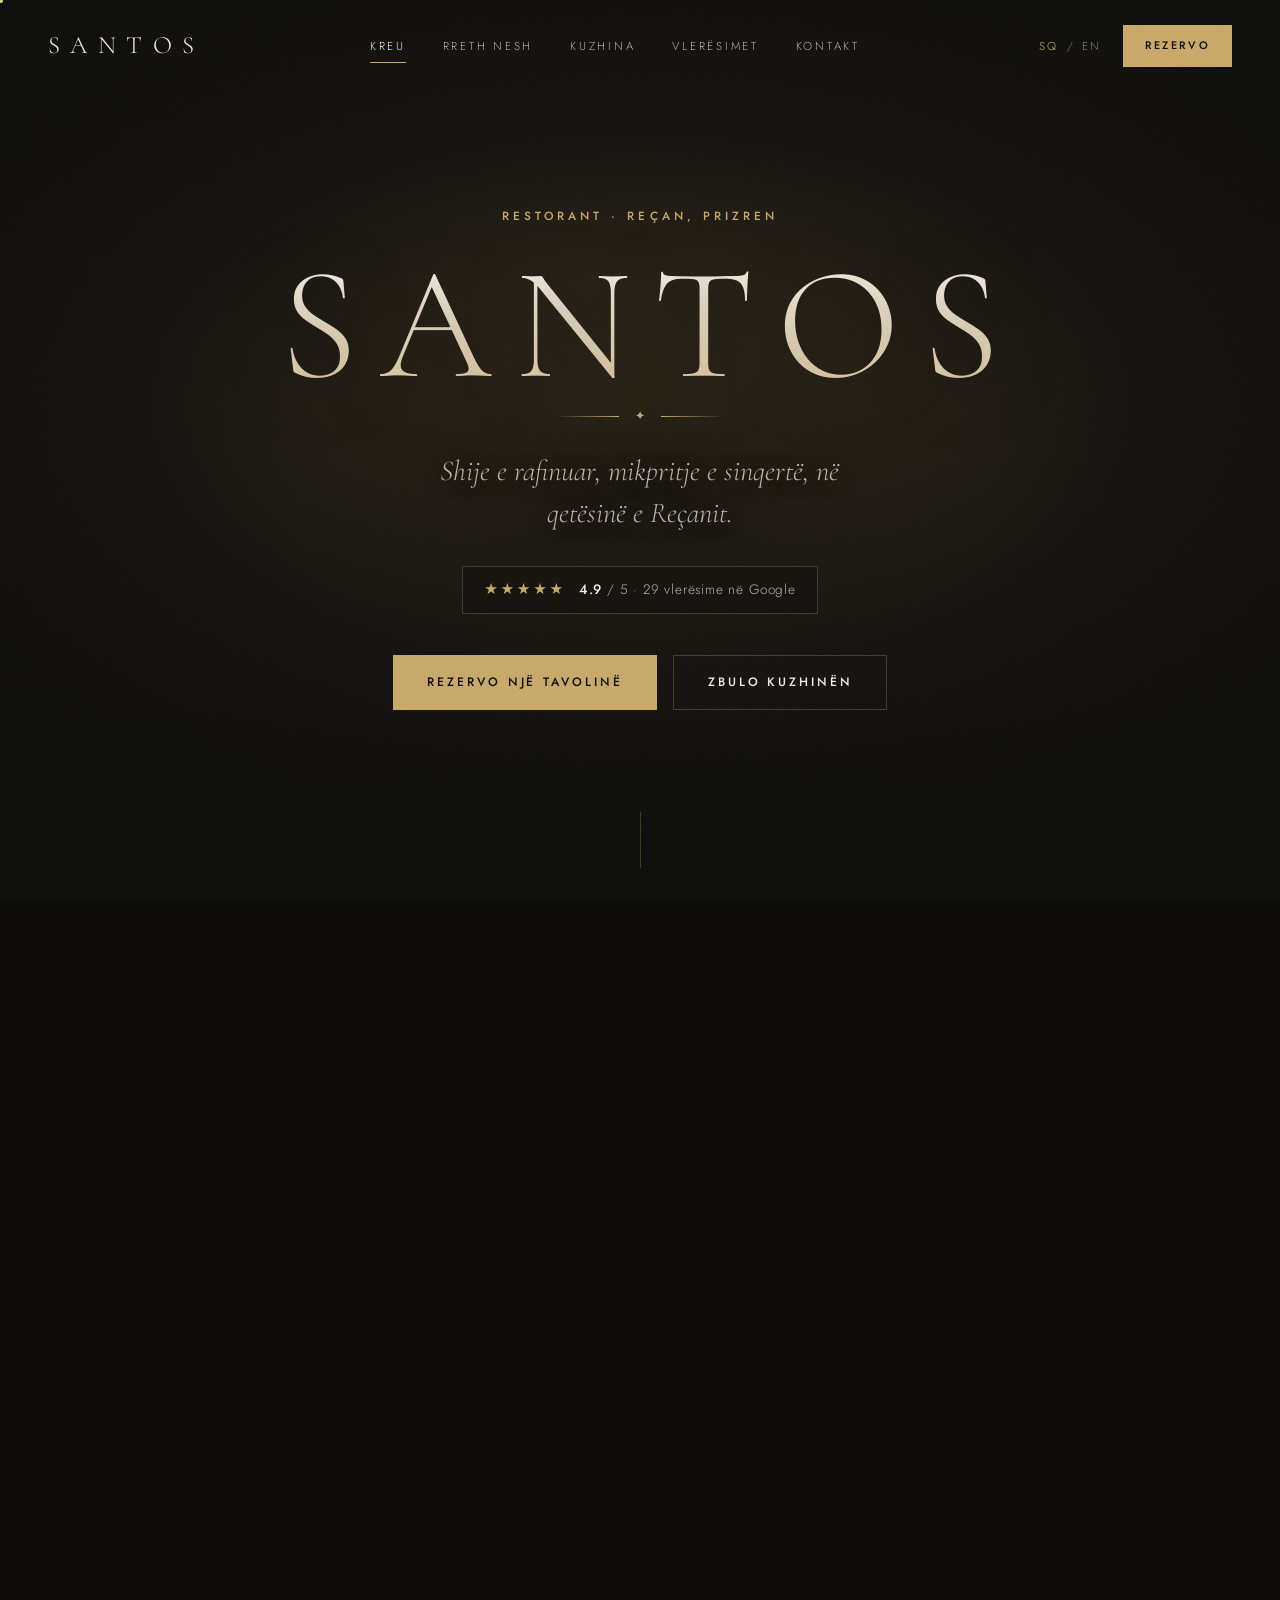
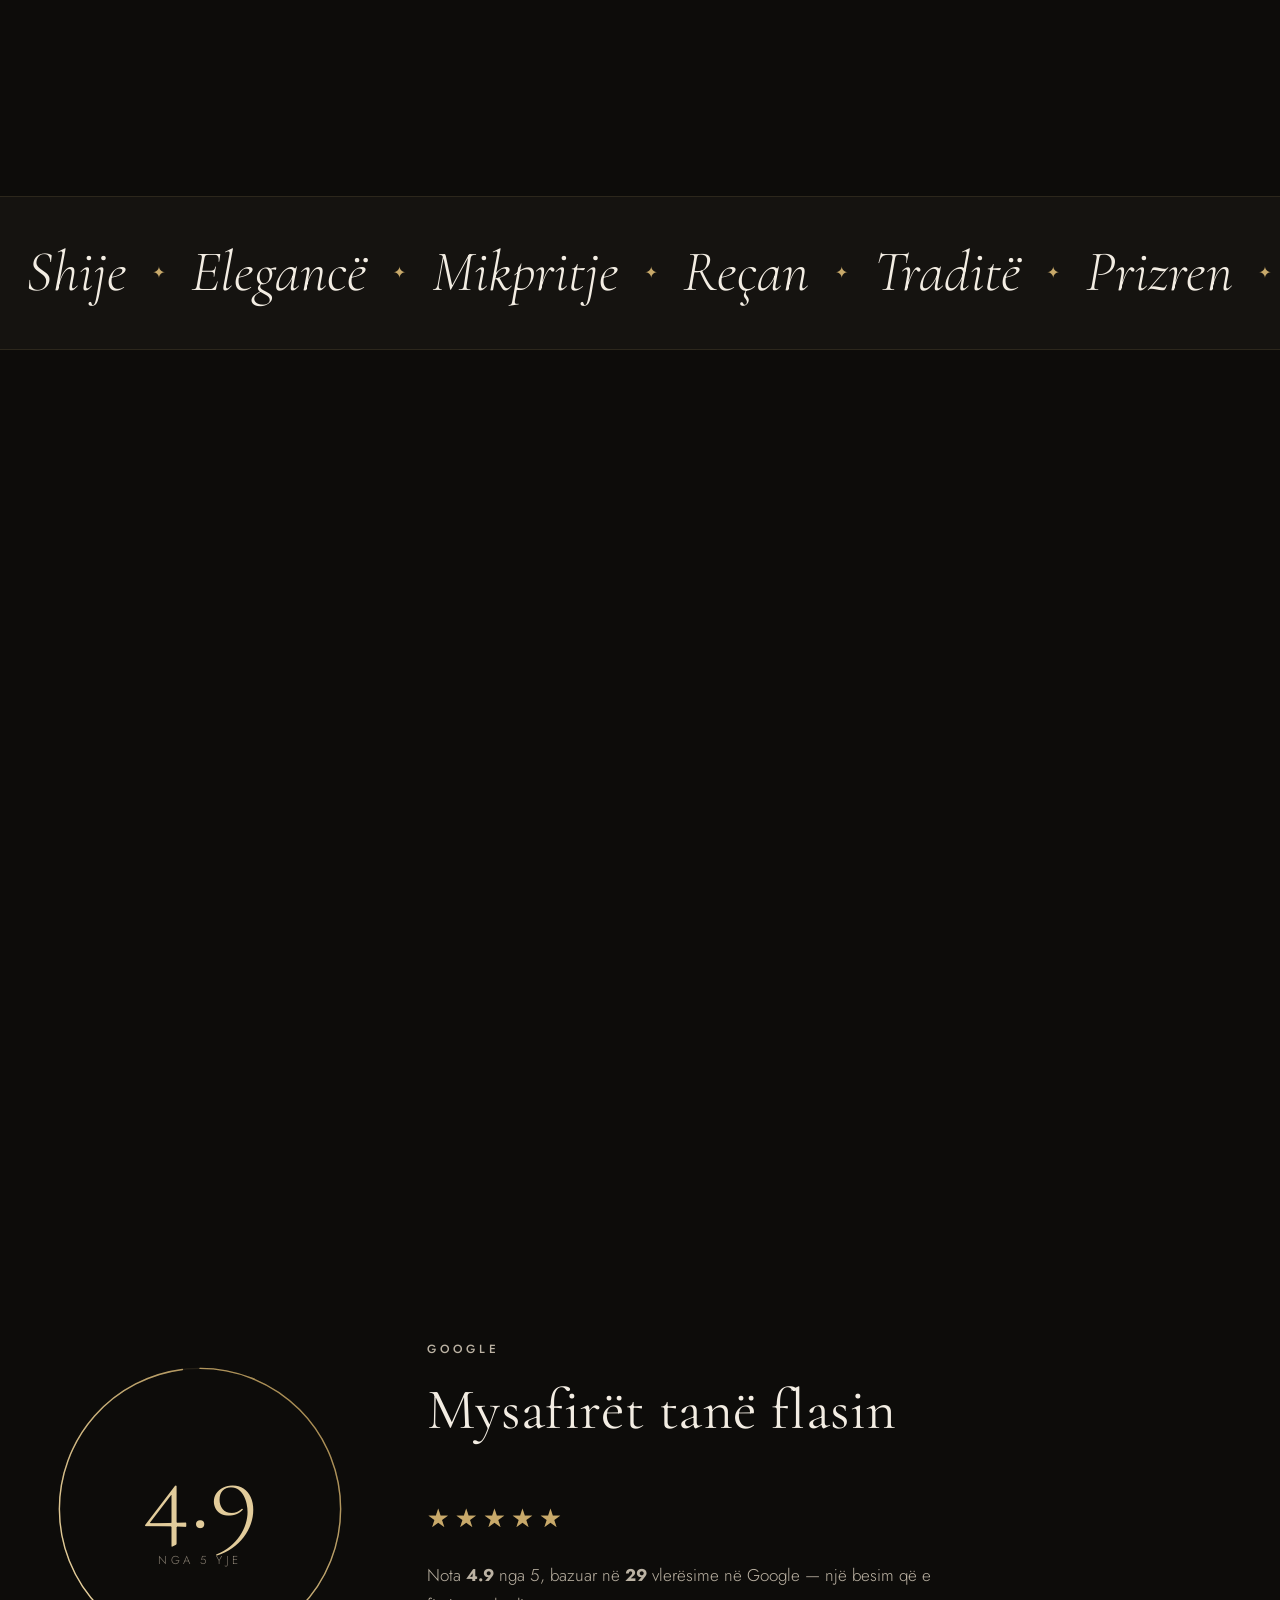
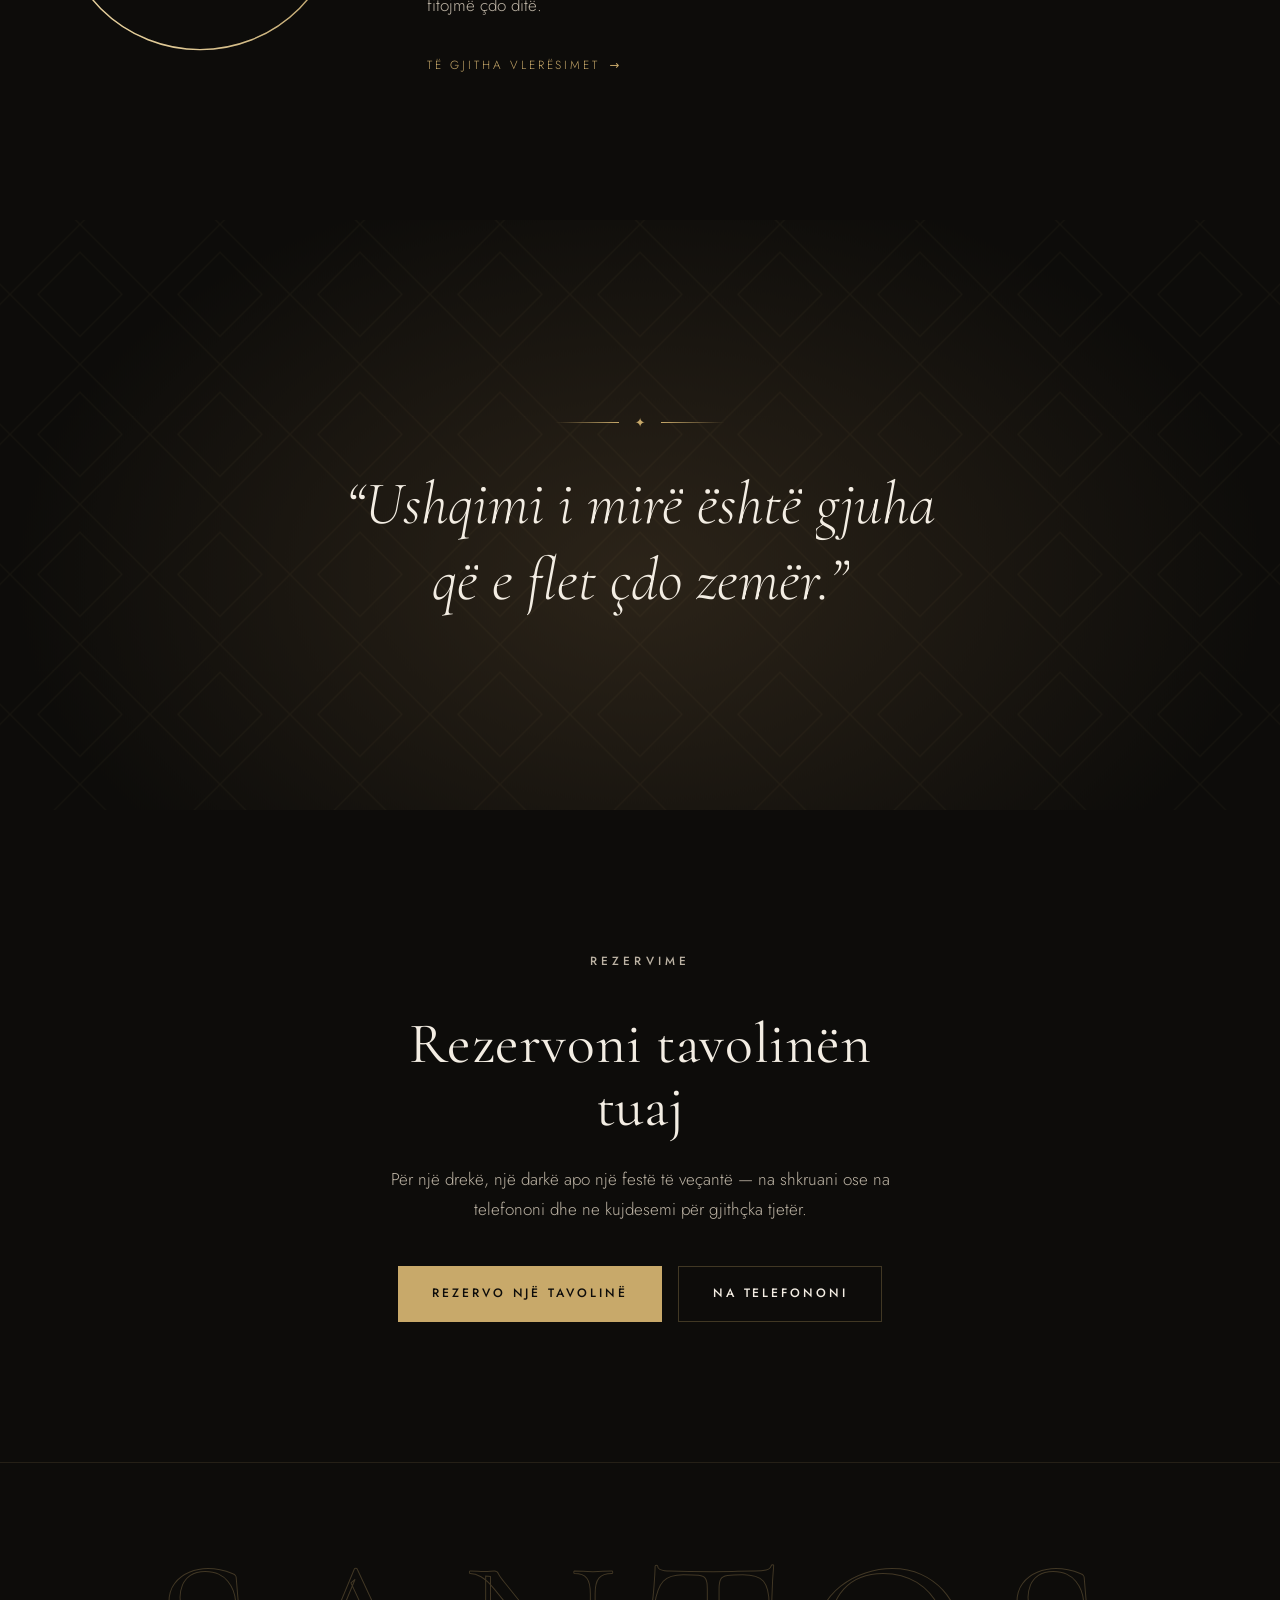
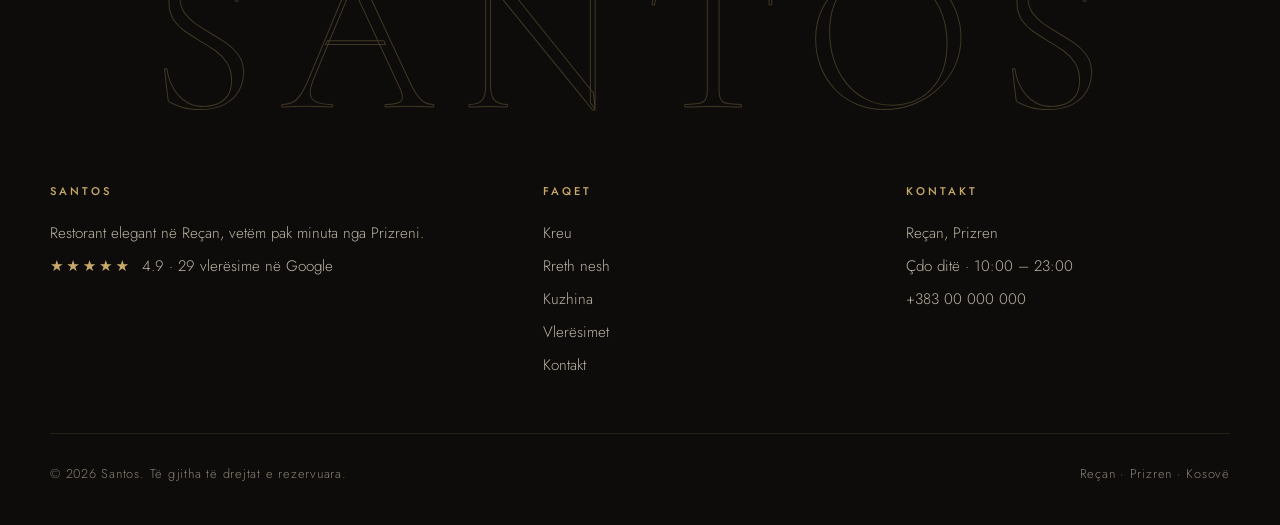
==== index.html @ 1e421d4b "Remove the 3D table setting from the home hero The home page now uses the same warm candlelight glow" ====
<!doctype html>
<html lang="sq" class="no-js">
<head>
  <meta charset="utf-8">
  <meta name="viewport" content="width=device-width, initial-scale=1">
  <title>Santos — Restorant elegant · Reçan, Prizren</title>
  <meta name="description" content="Santos — restorant elegant në Reçan, pranë Prizrenit. Vlerësuar 4.9 nga 5 në Google nga 29 mysafirë.">
  <meta name="theme-color" content="#0d0c0a">
  <meta property="og:title" content="Santos — Restorant elegant · Reçan, Prizren">
  <meta property="og:description" content="Santos — restorant elegant në Reçan, pranë Prizrenit. Vlerësuar 4.9 nga 5 në Google nga 29 mysafirë.">
  <link rel="icon" href="assets/favicon.svg" type="image/svg+xml">
  <link rel="preconnect" href="https://fonts.googleapis.com">
  <link rel="preconnect" href="https://fonts.gstatic.com" crossorigin>
  <link href="https://fonts.googleapis.com/css2?family=Cormorant+Garamond:ital,wght@0,300;0,400;0,500;1,300;1,400&family=Jost:wght@300;400;500&display=swap" rel="stylesheet">
  <link rel="stylesheet" href="assets/styles.css">
  <script>document.documentElement.className = "js";</script>
  <script type="application/ld+json">
  {
    "@context": "https://schema.org",
    "@type": "Restaurant",
    "name": "Santos",
    "address": { "@type": "PostalAddress", "addressLocality": "Reçan", "addressRegion": "Prizren", "addressCountry": "XK" },
    "aggregateRating": { "@type": "AggregateRating", "ratingValue": "4.9", "bestRating": "5", "reviewCount": "29" }
  }
  </script>
</head><body>
  <div class="curtain" aria-hidden="true"><div class="curtain-brand"><span>S</span><span>A</span><span>N</span><span>T</span><span>O</span><span>S</span></div></div>
  <div class="progress" aria-hidden="true"></div>
  <div class="cursor" aria-hidden="true"></div><div class="cursor-dot" aria-hidden="true"></div>

  <header class="nav" id="nav">
    <a href="index.html" class="brand" aria-label="Santos">SANTOS</a>
    <nav class="nav-links" aria-label="Main">
        <a href="index.html" data-i18n="nav.home" aria-current="page">Kreu</a>
        <a href="rreth-nesh.html" data-i18n="nav.about">Rreth nesh</a>
        <a href="kuzhina.html" data-i18n="nav.kitchen">Kuzhina</a>
        <a href="vleresimet.html" data-i18n="nav.reviews">Vlerësimet</a>
        <a href="kontakt.html" data-i18n="nav.contact">Kontakt</a>
    </nav>
    <div class="nav-right">
      <div class="lang" role="group" aria-label="Language">
        <button type="button" data-lang="sq" aria-pressed="true">SQ</button>
        <span aria-hidden="true">/</span>
        <button type="button" data-lang="en" aria-pressed="false">EN</button>
      </div>
      <a href="kontakt.html#rezervo" class="btn btn-small" data-i18n="nav.reserve">Rezervo</a>
      <button class="burger" type="button" aria-label="Menu" aria-expanded="false"><span></span><span></span></button>
    </div>
    <nav class="menu" aria-label="Mobile">
      <a href="index.html" data-i18n="nav.home" aria-current="page">Kreu</a>
        <a href="rreth-nesh.html" data-i18n="nav.about">Rreth nesh</a>
        <a href="kuzhina.html" data-i18n="nav.kitchen">Kuzhina</a>
        <a href="vleresimet.html" data-i18n="nav.reviews">Vlerësimet</a>
        <a href="kontakt.html" data-i18n="nav.contact">Kontakt</a>
      <div class="ornament" aria-hidden="true"><span></span><i>✦</i><span></span></div>
    </nav>
  </header>

  <main>
    <section class="hero">
      <div class="hero-bg" aria-hidden="true"></div>
      <canvas class="scene" data-scene="glow" aria-hidden="true"></canvas>
      <div class="hero-inner">
        <p class="eyebrow reveal" data-i18n="hero.eyebrow">Restorant · Reçan, Prizren</p>
        <h1 class="hero-title" aria-label="Santos">SANTOS</h1>
        <div class="ornament reveal" aria-hidden="true"><span></span><i>✦</i><span></span></div>
        <p class="hero-sub reveal" data-i18n="hero.sub">Shije e rafinuar, mikpritje e sinqertë, në qetësinë e Reçanit.</p>
        <a class="hero-rating reveal" href="vleresimet.html">
          <span class="stars" aria-hidden="true">★★★★★</span>
          <span><strong>4.9</strong> / 5 · <span data-i18n="hero.rating">29 vlerësime në Google</span></span>
        </a>
        <div class="hero-cta reveal">
          <a href="kontakt.html#rezervo" class="btn" data-i18n="cta.reserve">Rezervo një tavolinë</a>
          <a href="kuzhina.html" class="btn btn-ghost" data-i18n="hero.cta2">Zbulo kuzhinën</a>
        </div>
      </div>
      <div class="scroll-cue" aria-hidden="true"><span></span></div>
    </section>

    <section class="section">
      <div class="container two">
        <div class="prose">
          <p class="eyebrow reveal" data-i18n="intro.eyebrow">Mirë se vini</p>
          <h2 class="split" data-i18n="intro.title">Aty ku shija takon elegancën</h2>
          <p class="reveal" data-i18n="intro.p1">Santos është një vend për të ngadalësuar ritmin: një tavolinë e shtruar me kujdes, pjata të përgatitura me pasion dhe një atmosferë e ngrohtë që ju bën të ndiheni të mirëpritur që në hapin e parë.</p>
          <p class="reveal" data-i18n="intro.p2">Vetëm pak minuta nga Prizreni, në fshatin Reçan, ju presim për drekë familjare, darkë të qetë apo festimet tuaja më të rëndësishme.</p>
          <a href="rreth-nesh.html" class="link-arrow reveal" data-i18n="intro.link">Historia jonë</a>
        </div>
        <div class="medallion-wrap reveal-3d">
          <div class="frame tilt" data-tilt="8">
            <div class="coin" aria-hidden="true">
              <div class="coin-edge"></div>
              <div class="coin-face"><span>S</span><small>REÇAN</small></div>
              <div class="coin-face coin-back"><span>S</span><small>PRIZREN</small></div>
            </div>
            <div class="coin-shadow" aria-hidden="true"></div>
            <img src="images/interior.jpg" alt="Santos" onerror="this.remove()">
            <span class="glare"></span>
          </div>
          <div class="badge">
            <span class="badge-num" data-count="4.9" data-decimals="1">4.9</span>
            <span class="badge-label" data-i18n="badge.label">nota mesatare në Google</span>
          </div>
        </div>
      </div>
    </section>

    <div class="marquee" aria-hidden="true">
      <div class="marquee-track">
        <span data-i18n="m.1">Shije</span><i>✦</i><span data-i18n="m.2">Elegancë</span><i>✦</i><span data-i18n="m.3">Mikpritje</span><i>✦</i><span>Reçan</span><i>✦</i><span data-i18n="m.4">Traditë</span><i>✦</i><span>Prizren</span><i>✦</i>
        <span data-i18n="m.1">Shije</span><i>✦</i><span data-i18n="m.2">Elegancë</span><i>✦</i><span data-i18n="m.3">Mikpritje</span><i>✦</i><span>Reçan</span><i>✦</i><span data-i18n="m.4">Traditë</span><i>✦</i><span>Prizren</span><i>✦</i>
      </div>
    </div>

    <section class="section">
      <div class="container">
        <header class="section-head">
          <p class="eyebrow reveal" data-i18n="portals.eyebrow">Zbuloni Santos</p>
          <h2 class="split" data-i18n="portals.title">Një përvojë në tre akte</h2>
        </header>
        <div class="cards">
          <a href="rreth-nesh.html" class="card tilt reveal-3d">
            <span class="num">I</span>
            <h3 data-i18n="portals.t1">Historia</h3>
            <p data-i18n="portals.d1">Kush jemi, çfarë na frymëzon dhe pse çdo detaj ka rëndësi për ne.</p>
            <span class="link-arrow" data-i18n="portals.more">Më shumë</span>
            <span class="glare"></span>
          </a>
          <a href="kuzhina.html" class="card tilt reveal-3d">
            <span class="num">II</span>
            <h3 data-i18n="portals.t2">Kuzhina</h3>
            <p data-i18n="portals.d2">Përbërës të freskët, receta të kultivuara me durim dhe shije që mbahen mend.</p>
            <span class="link-arrow" data-i18n="portals.more">Më shumë</span>
            <span class="glare"></span>
          </a>
          <a href="vleresimet.html" class="card tilt reveal-3d">
            <span class="num">III</span>
            <h3 data-i18n="portals.t3">Vlerësimet</h3>
            <p data-i18n="portals.d3">4.9 nga 5 yje në Google — lexoni çfarë thonë mysafirët tanë.</p>
            <span class="link-arrow" data-i18n="portals.more">Më shumë</span>
            <span class="glare"></span>
          </a>
        </div>
      </div>
    </section>

    <section class="section">
      <div class="container showcase">
        <div class="ring-score reveal-3d" style="--off: 20">
          <svg viewBox="0 0 320 320" aria-hidden="true">
            <defs><linearGradient id="goldGrad" x1="0" y1="0" x2="1" y2="1"><stop offset="0" stop-color="#f1dcaa"/><stop offset="1" stop-color="#9c7f45"/></linearGradient></defs>
            <circle class="track" cx="160" cy="160" r="150"/>
            <circle class="bar" cx="160" cy="160" r="150" pathLength="1000"/>
          </svg>
          <div class="inner">
            <div class="big" data-count="4.9" data-decimals="1">4.9</div>
            <div class="of" data-i18n="score.of">nga 5 yje</div>
          </div>
        </div>
        <div class="prose">
          <p class="eyebrow reveal" data-i18n="score.eyebrow">Google</p>
          <h2 class="split" data-i18n="score.title">Mysafirët tanë flasin</h2>
          <div class="stars-fill reveal" aria-label="4.9 / 5" style="margin:1.6rem 0 1.2rem">★★★★★</div>
          <p class="reveal"><span data-i18n="score.text1">Nota</span> <strong>4.9</strong> <span data-i18n="score.text2">nga 5, bazuar në</span> <strong data-count="29">29</strong> <span data-i18n="score.text3">vlerësime në Google — një besim që e fitojmë çdo ditë.</span></p>
          <a href="vleresimet.html" class="link-arrow reveal" data-i18n="score.link">Të gjitha vlerësimet</a>
        </div>
      </div>
    </section>
    <section class="band">
      <div class="band-bg" data-parallax="0.18" aria-hidden="true"></div>
      <div class="ornament reveal" aria-hidden="true"><span></span><i>✦</i><span></span></div>
      <p class="band-text split" data-i18n="band.1">“Ushqimi i mirë është gjuha që e flet çdo zemër.”</p>
    </section>
    <section class="section cta">
      <div class="container">
        <p class="eyebrow reveal" data-i18n="cta.eyebrow">Rezervime</p>
        <h2 class="split" data-i18n="cta1.title">Rezervoni tavolinën tuaj</h2>
        <p class="reveal" data-i18n="cta1.text">Për një drekë, një darkë apo një festë të veçantë — na shkruani ose na telefononi dhe ne kujdesemi për gjithçka tjetër.</p>
        <div class="row reveal">
          <a href="kontakt.html#rezervo" class="btn" data-i18n="cta.reserve">Rezervo një tavolinë</a>
          <a data-phone href="tel:+38300000000" class="btn btn-ghost" data-i18n="cta.call">Na telefononi</a>
        </div>
      </div>
    </section>
  </main>

  <footer class="footer">
    <div class="container">
      <p class="footer-big" aria-hidden="true">SANTOS</p>
      <div class="footer-grid">
        <div>
          <h4>Santos</h4>
          <p data-i18n="footer.about">Restorant elegant në Reçan, vetëm pak minuta nga Prizreni.</p>
          <p><span class="stars">★★★★★</span> &nbsp;4.9 · <span data-i18n="footer.rating">29 vlerësime në Google</span></p>
        </div>
        <div>
          <h4 data-i18n="footer.pages">Faqet</h4>
          <ul>
            <li><a href="index.html" data-i18n="nav.home">Kreu</a></li>
            <li><a href="rreth-nesh.html" data-i18n="nav.about">Rreth nesh</a></li>
            <li><a href="kuzhina.html" data-i18n="nav.kitchen">Kuzhina</a></li>
            <li><a href="vleresimet.html" data-i18n="nav.reviews">Vlerësimet</a></li>
            <li><a href="kontakt.html" data-i18n="nav.contact">Kontakt</a></li>
          </ul>
        </div>
        <div>
          <h4 data-i18n="footer.contact">Kontakt</h4>
          <p>Reçan, Prizren</p>
          <p data-i18n="hours.value" data-hours>Çdo ditë · 10:00 – 23:00</p>
          <p><a data-phone href="tel:+38300000000">+383 00 000 000</a></p>
        </div>
      </div>
      <div class="footer-bottom">
        <span>© <span data-year></span> Santos. <span data-i18n="footer.rights">Të gjitha të drejtat e rezervuara.</span></span>
        <span>Reçan · Prizren · Kosovë</span>
      </div>
    </div>
  </footer>

  <script src="assets/reviews.js"></script>
  <script src="assets/menu.js"></script>
  <script src="assets/main.js"></script>
  <script type="module" src="assets/scene.js"></script>
</body>
</html>
---- assets/styles.css ----
:root {
  --ink: #0d0c0a;
  --ink-2: #151310;
  --ink-3: #1d1a16;
  --ivory: #f3ede3;
  --ivory-dim: #bcb3a4;
  --muted: #8a8174;
  --gold: #c8a96a;
  --gold-soft: #e2cc9b;
  --gold-deep: #9c7f45;
  --line: rgba(200, 169, 106, 0.28);
  --line-soft: rgba(200, 169, 106, 0.13);
  --serif: "Cormorant Garamond", Georgia, "Times New Roman", serif;
  --sans: "Jost", system-ui, -apple-system, "Segoe UI", sans-serif;
  --ease: cubic-bezier(0.22, 0.61, 0.36, 1);
  --ease-out: cubic-bezier(0.16, 1, 0.3, 1);
}

*, *::before, *::after { box-sizing: border-box; }
html { -webkit-text-size-adjust: 100%; }
body {
  margin: 0;
  background: var(--ink);
  color: var(--ivory);
  font-family: var(--sans);
  font-weight: 300;
  font-size: 17px;
  line-height: 1.75;
  -webkit-font-smoothing: antialiased;
  overflow-x: hidden;
}
body.menu-open { overflow: hidden; }
a { color: inherit; text-decoration: none; }
img { max-width: 100%; display: block; }
h1, h2, h3 { font-family: var(--serif); font-weight: 400; line-height: 1.1; margin: 0; letter-spacing: 0.01em; }
h2 { font-size: clamp(2.2rem, 4.6vw, 3.6rem); }
h3 { font-size: 1.65rem; }
p { margin: 0 0 1.1em; }
em { font-style: italic; color: var(--gold-soft); }
.muted { color: var(--muted); }
::selection { background: var(--gold); color: var(--ink); }

.container { width: min(1180px, 100% - 2.5rem); margin-inline: auto; }
.section { padding: clamp(5rem, 11vw, 9rem) 0; position: relative; }
.section-alt { background: var(--ink-2); border-block: 1px solid var(--line-soft); }
.section-head { text-align: center; max-width: 740px; margin: 0 auto 4rem; }
.section-head p:not(.eyebrow) { color: var(--ivory-dim); margin-top: 1.4rem; }

.eyebrow {
  font-family: var(--sans);
  font-size: 0.74rem;
  font-weight: 500;
  letter-spacing: 0.34em;
  text-transform: uppercase;
  color: var(--gold);
  margin-bottom: 1.2rem;
}

/* ---------- Grain ---------- */
body::after {
  content: ""; position: fixed; inset: 0; pointer-events: none; z-index: 90; opacity: 0.045;
  background-image: url("data:image/svg+xml,%3Csvg xmlns='http://www.w3.org/2000/svg' width='160' height='160'%3E%3Cfilter id='n'%3E%3CfeTurbulence type='fractalNoise' baseFrequency='.9' numOctaves='2' stitchTiles='stitch'/%3E%3C/filter%3E%3Crect width='100%25' height='100%25' filter='url(%23n)'/%3E%3C/svg%3E");
}

/* ---------- Buttons ---------- */
.btn {
  position: relative; overflow: hidden; isolation: isolate;
  display: inline-flex; align-items: center; justify-content: center; gap: 0.7rem;
  padding: 1rem 2.1rem;
  border: 1px solid var(--gold);
  background: var(--gold);
  color: var(--ink);
  font-family: var(--sans);
  font-size: 0.76rem;
  font-weight: 500;
  letter-spacing: 0.24em;
  text-transform: uppercase;
  cursor: pointer;
  transition: color 0.5s var(--ease), border-color 0.5s var(--ease), transform 0.4s var(--ease-out);
}
.btn::before {
  content: ""; position: absolute; inset: 0; z-index: -1;
  background: var(--ink);
  transform: translateY(101%);
  transition: transform 0.55s var(--ease-out);
}
.btn:hover { color: var(--gold-soft); }
.btn:hover::before { transform: translateY(0); }
.btn-ghost { background: transparent; color: var(--ivory); border-color: var(--line); }
.btn-ghost::before { background: var(--gold); }
.btn-ghost:hover { color: var(--ink); border-color: var(--gold); }
.btn-small { padding: 0.65rem 1.3rem; font-size: 0.68rem; }
.btn .arrow { transition: transform 0.4s var(--ease-out); }
.btn:hover .arrow { transform: translateX(4px); }

.link-arrow {
  display: inline-flex; align-items: center; gap: 0.6rem;
  font-size: 0.74rem; letter-spacing: 0.24em; text-transform: uppercase; color: var(--gold);
}
.link-arrow::after { content: "→"; transition: transform 0.4s var(--ease-out); }
.link-arrow:hover::after { transform: translateX(6px); }

/* ---------- Curtain / page transition ---------- */
.curtain { display: none; }
.js .curtain {
  display: grid; place-items: center;
  position: fixed; inset: 0; z-index: 200;
  background: var(--ink);
  transform-origin: top;
  pointer-events: none;
}
.curtain::before {
  content: ""; position: absolute; left: 0; right: 0; bottom: 0; height: 1px;
  background: linear-gradient(90deg, transparent, var(--gold), transparent);
}
.curtain-brand {
  display: flex; gap: 0.08em;
  font-family: var(--serif); font-size: clamp(2.4rem, 8vw, 4.5rem); font-weight: 300;
  letter-spacing: 0.3em; margin-right: -0.3em; color: var(--gold-soft);
  perspective: 600px;
}
.curtain-brand span { display: inline-block; opacity: 0; transform: rotateX(-90deg) translateY(20px); transform-origin: 50% 100%; }
.curtain.intro .curtain-brand span { animation: letterIn 0.9s var(--ease-out) forwards; }
@keyframes letterIn { to { opacity: 1; transform: none; } }
.curtain.lift { animation: curtainUp 1s var(--ease-out) forwards; }
.curtain.drop { animation: curtainDown 0.6s var(--ease) forwards; pointer-events: all; }
@keyframes curtainUp { from { transform: translateY(0); } to { transform: translateY(-100%); visibility: hidden; } }
@keyframes curtainDown { from { transform: translateY(100%); } to { transform: translateY(0); } }

/* ---------- Scroll progress + cursor ---------- */
.progress { position: fixed; top: 0; left: 0; height: 2px; width: 100%; z-index: 120; background: linear-gradient(90deg, var(--gold-deep), var(--gold-soft)); transform-origin: left; transform: scaleX(0); }
.cursor, .cursor-dot { display: none; }
@media (hover: hover) and (pointer: fine) {
  .has-cursor .cursor, .has-cursor .cursor-dot { display: block; position: fixed; top: 0; left: 0; pointer-events: none; z-index: 150; border-radius: 50%; }
  .has-cursor .cursor { width: 38px; height: 38px; margin: -19px 0 0 -19px; border: 1px solid rgba(226, 204, 155, 0.55); transition: width 0.35s var(--ease-out), height 0.35s var(--ease-out), margin 0.35s var(--ease-out), background 0.35s, border-color 0.35s; }
  .has-cursor .cursor-dot { width: 5px; height: 5px; margin: -2.5px 0 0 -2.5px; background: var(--gold-soft); }
  .has-cursor .cursor.hover { width: 70px; height: 70px; margin: -35px 0 0 -35px; background: rgba(200, 169, 106, 0.1); border-color: var(--gold); }
}

/* ---------- Nav ---------- */
.nav {
  position: fixed; inset: 0 0 auto 0; z-index: 100;
  display: flex; align-items: center; justify-content: space-between; gap: 1.5rem;
  padding: 1.5rem clamp(1rem, 4vw, 3rem);
  transition: background 0.5s var(--ease), padding 0.5s var(--ease), border-color 0.5s var(--ease), transform 0.6s var(--ease-out);
  border-bottom: 1px solid transparent;
}
.nav.scrolled {
  background: rgba(13, 12, 10, 0.86);
  backdrop-filter: blur(16px);
  -webkit-backdrop-filter: blur(16px);
  padding-block: 0.9rem;
  border-bottom-color: var(--line-soft);
}
.nav.hide { transform: translateY(-100%); }
.brand {
  font-family: var(--serif);
  font-size: 1.55rem;
  letter-spacing: 0.42em;
  margin-right: -0.42em;
  color: var(--ivory);
  position: relative; z-index: 2;
}
.nav-links { display: flex; gap: 2.3rem; }
.nav-links a {
  font-size: 0.72rem; letter-spacing: 0.24em; text-transform: uppercase; color: var(--ivory-dim);
  position: relative; transition: color 0.3s;
}
.nav-links a::after {
  content: ""; position: absolute; left: 0; right: 0; bottom: -7px; height: 1px;
  background: var(--gold); transform: scaleX(0); transform-origin: right; transition: transform 0.5s var(--ease-out);
}
.nav-links a:hover, .nav-links a[aria-current="page"] { color: var(--ivory); }
.nav-links a:hover::after, .nav-links a[aria-current="page"]::after { transform: scaleX(1); transform-origin: left; }
.nav-right { display: flex; align-items: center; gap: 1.2rem; position: relative; z-index: 2; }
.lang { display: flex; align-items: center; gap: 0.35rem; color: var(--muted); font-size: 0.72rem; }
.lang button {
  background: none; border: 0; padding: 0.2rem; cursor: pointer;
  font: inherit; letter-spacing: 0.18em; color: var(--muted); transition: color 0.3s;
}
.lang button[aria-pressed="true"] { color: var(--gold); }
.lang button:hover { color: var(--ivory); }

.burger { display: none; width: 42px; height: 42px; border: 1px solid var(--line); background: none; cursor: pointer; position: relative; }
.burger span { position: absolute; left: 11px; right: 11px; height: 1px; background: var(--ivory); transition: transform 0.5s var(--ease-out), top 0.5s var(--ease-out); }
.burger span:nth-child(1) { top: 16px; }
.burger span:nth-child(2) { top: 24px; }
.menu-open .burger span:nth-child(1) { top: 20px; transform: rotate(45deg); }
.menu-open .burger span:nth-child(2) { top: 20px; transform: rotate(-45deg); }

.menu {
  position: fixed; inset: 0; z-index: 1;
  background: var(--ink);
  display: flex; flex-direction: column; justify-content: center; align-items: center; gap: 0.6rem;
  clip-path: circle(0% at calc(100% - 42px) 42px);
  transition: clip-path 0.9s var(--ease-out);
  visibility: hidden;
}
.menu-open .menu { clip-path: circle(150% at calc(100% - 42px) 42px); visibility: visible; }
.menu a {
  font-family: var(--serif); font-size: clamp(2.2rem, 9vw, 3.4rem); line-height: 1.3; color: var(--ivory);
  opacity: 0; transform: translateY(30px) rotateX(-40deg); transition: opacity 0.6s var(--ease-out), transform 0.8s var(--ease-out), color 0.3s;
}
.menu a[aria-current="page"] { color: var(--gold-soft); font-style: italic; }
.menu-open .menu a { opacity: 1; transform: none; }
.menu-open .menu a:nth-child(2) { transition-delay: 0.05s; }
.menu-open .menu a:nth-child(3) { transition-delay: 0.1s; }
.menu-open .menu a:nth-child(4) { transition-delay: 0.15s; }
.menu-open .menu a:nth-child(5) { transition-delay: 0.2s; }
.menu .ornament { margin-top: 2rem; }

/* ---------- Hero ---------- */
.hero {
  position: relative; min-height: 100svh;
  display: grid; place-items: center; text-align: center;
  padding: 7rem 1.25rem 6rem;
  overflow: hidden;
  isolation: isolate;
}
.hero-bg {
  position: absolute; inset: 0; z-index: -2;
  background:
    radial-gradient(ellipse 70% 55% at 50% 45%, rgba(58, 46, 28, 0.9) 0%, rgba(22, 19, 15, 0.9) 55%, var(--ink) 100%);
}
.hero-bg.has-photo { background: linear-gradient(180deg, rgba(13,12,10,0.6), rgba(13,12,10,0.75) 60%, var(--ink)), var(--photo) center/cover no-repeat; }
.hero::after { content: ""; position: absolute; left: 0; right: 0; bottom: 0; height: 22%; z-index: -1; pointer-events: none; background: linear-gradient(180deg, transparent, var(--ink)); }
canvas.scene { position: absolute; inset: 0; width: 100%; height: 100%; z-index: -1; opacity: 0; display: block; }
.hero-inner { position: relative; max-width: 860px; }
.hero-inner::before {
  content: ""; position: absolute; inset: -10% -20%; z-index: -1; pointer-events: none;
  background: radial-gradient(ellipse 50% 50% at 50% 55%, rgba(13, 12, 10, 0.55), transparent 70%);
}
.hero-sub { text-shadow: 0 2px 18px rgba(0, 0, 0, 0.8); }
.hero-title {
  font-size: clamp(3.2rem, 12.5vw, 10rem);
  font-weight: 300;
  letter-spacing: 0.14em;
  margin-right: -0.14em;
  white-space: nowrap;
  text-transform: uppercase;
  line-height: 1;
  perspective: 900px;
  text-shadow: 0 10px 60px rgba(0, 0, 0, 0.6);
}
.hero-title .ch {
  display: inline-block;
  background: linear-gradient(180deg, #fbf6ee 0%, #dcc79b 100%);
  -webkit-background-clip: text; background-clip: text; color: transparent;
  transform-origin: 50% 100%;
}
.hero-sub {
  font-family: var(--serif); font-style: italic;
  font-size: clamp(1.3rem, 2.6vw, 1.8rem);
  color: var(--ivory-dim);
  margin: 1.4rem auto 2rem; max-width: 34ch; line-height: 1.45;
}
.hero-rating {
  display: inline-flex; align-items: center; gap: 0.8rem; flex-wrap: wrap; justify-content: center;
  padding: 0.6rem 1.3rem;
  border: 1px solid var(--line);
  background: rgba(13, 12, 10, 0.35);
  backdrop-filter: blur(6px);
  font-size: 0.85rem; letter-spacing: 0.06em; color: var(--ivory-dim);
  transition: border-color 0.4s;
}
.hero-rating:hover { border-color: var(--gold); }
.hero-rating strong { color: var(--ivory); font-weight: 500; }
.hero-cta { display: flex; gap: 1rem; justify-content: center; flex-wrap: wrap; margin-top: 2.6rem; }

/* sub-page hero */
.page-hero { min-height: 72svh; padding-bottom: 5rem; }
.page-hero h1 { font-size: clamp(3.2rem, 9vw, 6.8rem); font-weight: 300; }
.page-hero .hero-sub { margin-bottom: 0; }

.stars { color: var(--gold); letter-spacing: 0.18em; font-size: 0.95rem; }
.stars-lg { font-size: 1.5rem; }

.ornament { display: flex; align-items: center; justify-content: center; gap: 1rem; color: var(--gold); }
.ornament span { width: 64px; height: 1px; background: linear-gradient(90deg, transparent, var(--gold)); }
.ornament span:last-child { transform: scaleX(-1); }
.ornament i { font-style: normal; font-size: 0.8rem; }

.scroll-cue {
  position: absolute; bottom: 2rem; left: 50%; transform: translateX(-50%);
  width: 1px; height: 56px; background: var(--line); overflow: hidden;
}
.scroll-cue span {
  position: absolute; left: 0; top: -40%; width: 1px; height: 40%; background: var(--gold);
  animation: cue 2.4s var(--ease) infinite;
}
@keyframes cue { to { top: 110%; } }

/* ---------- 3D word reveal ---------- */
.split { perspective: 800px; }
.split .w { display: inline-block; overflow: hidden; vertical-align: top; padding-bottom: 0.08em; margin-bottom: -0.08em; }
.split .wi { display: inline-block; transform: translateY(100%) rotateX(-80deg); transform-origin: 50% 100%; opacity: 0; transition: transform 1.2s var(--ease-out), opacity 1.2s var(--ease-out); }
.split.in .wi { transform: none; opacity: 1; }

/* ---------- Reveal ---------- */
.js .reveal { opacity: 0; transform: translateY(34px); transition: opacity 1.2s var(--ease-out), transform 1.2s var(--ease-out); }
.js .reveal.in { opacity: 1; transform: none; }
.js .reveal-3d { opacity: 0; transform: perspective(1000px) rotateX(18deg) translateY(50px); transform-origin: 50% 100%; transition: opacity 1.3s var(--ease-out), transform 1.3s var(--ease-out); }
.js .reveal-3d.in { opacity: 1; transform: none; }
.line-grow { height: 1px; background: linear-gradient(90deg, transparent, var(--gold), transparent); transform: scaleX(0); transition: transform 1.6s var(--ease-out); }
.line-grow.in { transform: scaleX(1); }

/* ---------- Split layout ---------- */
.two { display: grid; grid-template-columns: 1.05fr 1fr; gap: clamp(3rem, 7vw, 7rem); align-items: center; }
.two.flip > :first-child { order: 2; }
.prose h2 { margin-bottom: 1.8rem; }
.prose p { color: var(--ivory-dim); max-width: 54ch; }
.prose .link-arrow { margin-top: 1rem; }

/* ---------- Medallion (CSS 3D coin) ---------- */
.medallion-wrap { perspective: 1400px; display: grid; place-items: center; padding: 2rem 0; position: relative; }
.frame { position: relative; width: min(100%, 440px); aspect-ratio: 4 / 5; padding: 14px; border: 1px solid var(--line); display: grid; place-items: center; overflow: hidden; background: radial-gradient(ellipse at 30% 20%, #2e261b 0%, #17140f 60%, #110f0c 100%); transform-style: preserve-3d; }
.frame::before { content: ""; position: absolute; inset: 14px; border: 1px solid var(--line-soft); pointer-events: none; z-index: 2; }
.frame img { position: absolute; inset: 14px; width: calc(100% - 28px); height: calc(100% - 28px); object-fit: cover; z-index: 1; }
.coin { width: 58%; aspect-ratio: 1; position: relative; transform-style: preserve-3d; animation: coinSpin 14s linear infinite; }
.coin-face, .coin-edge { position: absolute; inset: 0; border-radius: 50%; backface-visibility: hidden; }
.coin-face {
  display: grid; place-items: center;
  background:
    radial-gradient(circle at 35% 30%, #f6e3b4 0%, #d6b574 28%, #a8864b 62%, #6f5530 100%);
  box-shadow: inset 0 0 0 6px rgba(255, 240, 200, 0.18), inset 0 0 0 7px rgba(80, 60, 25, 0.5), inset 0 0 40px rgba(60, 40, 10, 0.55);
}
.coin-face::before { content: ""; position: absolute; inset: 11%; border-radius: 50%; border: 1px solid rgba(70, 50, 20, 0.5); box-shadow: 0 0 0 1px rgba(255, 238, 200, 0.25); }
.coin-face span { font-family: var(--serif); font-size: clamp(4rem, 10vw, 7rem); color: #3e2f17; text-shadow: 0 1px 0 rgba(255, 240, 205, 0.55), 0 -1px 0 rgba(40, 25, 5, 0.35); line-height: 1; }
.coin-face small { position: absolute; bottom: 18%; font-family: var(--sans); font-size: 0.55rem; letter-spacing: 0.4em; color: #3e2f17; opacity: 0.8; }
.coin-back { transform: rotateY(180deg); }
.coin-edge { transform: translateZ(-6px); background: #6f5530; }
.coin-shadow { position: absolute; bottom: 10%; width: 40%; height: 16px; border-radius: 50%; background: radial-gradient(ellipse, rgba(0,0,0,0.65), transparent 70%); animation: shadowPulse 14s linear infinite; }
@keyframes coinSpin { from { transform: rotateY(0) rotateX(8deg); } to { transform: rotateY(360deg) rotateX(8deg); } }
@keyframes shadowPulse { 0%, 50%, 100% { transform: scaleX(1); } 25%, 75% { transform: scaleX(0.35); } }
.badge {
  position: absolute; left: -1.5rem; bottom: 3rem; z-index: 3;
  background: rgba(21, 19, 16, 0.92); backdrop-filter: blur(8px); border: 1px solid var(--line);
  padding: 1.3rem 1.7rem; display: flex; flex-direction: column;
}
.badge-num { font-family: var(--serif); font-size: 3rem; line-height: 1; color: var(--gold-soft); }
.badge-label { font-size: 0.68rem; letter-spacing: 0.2em; text-transform: uppercase; color: var(--ivory-dim); margin-top: 0.4rem; }

/* ---------- Marquee ---------- */
.marquee { overflow: hidden; border-block: 1px solid var(--line-soft); padding: 1.6rem 0; background: var(--ink-2); }
.marquee-track { display: flex; width: max-content; animation: marquee 38s linear infinite; }
.marquee span { font-family: var(--serif); font-style: italic; font-size: clamp(2rem, 5vw, 3.6rem); color: transparent; -webkit-text-stroke: 1px rgba(200, 169, 106, 0.55); padding: 0 1.6rem; white-space: nowrap; }
.marquee span:nth-child(odd) { color: var(--ivory); -webkit-text-stroke: 0; }
.marquee i { font-style: normal; color: var(--gold); align-self: center; font-size: 1rem; }
@keyframes marquee { to { transform: translateX(-50%); } }

/* ---------- Tilt cards ---------- */
.cards { display: grid; grid-template-columns: repeat(3, 1fr); gap: 1.6rem; perspective: 1400px; }
.cards.four { grid-template-columns: repeat(4, 1fr); }
.tilt {
  position: relative; transform-style: preserve-3d;
  transition: transform 0.6s var(--ease-out), border-color 0.5s;
  will-change: transform;
}
.tilt.active { transition: transform 0.12s linear, border-color 0.5s; }
.tilt .glare {
  position: absolute; inset: 0; pointer-events: none; opacity: 0; transition: opacity 0.5s;
  background: radial-gradient(circle at var(--gx, 50%) var(--gy, 50%), rgba(255, 236, 196, 0.16), transparent 55%);
}
.tilt:hover .glare { opacity: 1; }
.card {
  display: flex; flex-direction: column; min-height: 400px;
  padding: 2.6rem 2.2rem;
  background: linear-gradient(160deg, var(--ink-3), var(--ink-2) 60%);
  border: 1px solid var(--line-soft);
}
.card:hover { border-color: var(--line); }
.card > * { transform: translateZ(40px); }
.card .num { font-family: var(--serif); font-style: italic; font-size: 1.5rem; color: var(--gold); }
.card h3 { margin: auto 0 1rem; font-size: 2rem; }
.card p { color: var(--ivory-dim); font-size: 0.98rem; }
.card .link-arrow { margin-top: 0.8rem; }
.card .icon { width: 54px; height: 54px; color: var(--gold); margin-bottom: 1.8rem; }
.card.compact { min-height: 0; }
.card.compact h3 { margin-top: 0; font-size: 1.6rem; }

/* ---------- Flip cards ---------- */
.flips { display: grid; grid-template-columns: repeat(3, 1fr); gap: 1.6rem; }
.flip-card { perspective: 1200px; height: 340px; cursor: pointer; outline: none; }
.flip-inner { position: relative; width: 100%; height: 100%; transform-style: preserve-3d; transition: transform 1.1s var(--ease-out); }
.flip-card:hover .flip-inner, .flip-card:focus-visible .flip-inner, .flip-card.flipped .flip-inner { transform: rotateY(180deg); }
.flip-face {
  position: absolute; inset: 0; backface-visibility: hidden; -webkit-backface-visibility: hidden;
  display: flex; flex-direction: column; align-items: center; justify-content: center; text-align: center; padding: 2.4rem;
  border: 1px solid var(--line);
}
.flip-front { background: radial-gradient(ellipse at 50% 0%, #2a2319, var(--ink-2) 70%); }
.flip-front .num { font-family: var(--serif); font-style: italic; font-size: 4.5rem; line-height: 1; color: var(--gold); margin-bottom: 1.4rem; }
.flip-front h3 { font-size: 1.9rem; }
.flip-front small { margin-top: 1.4rem; font-size: 0.66rem; letter-spacing: 0.3em; text-transform: uppercase; color: var(--muted); }
.flip-back { transform: rotateY(180deg); background: linear-gradient(160deg, #c8a96a, #9c7f45); color: var(--ink); }
.flip-back h3 { font-size: 1.7rem; margin-bottom: 1rem; }
.flip-back p { font-size: 1.02rem; font-weight: 400; margin: 0; }

/* ---------- Stats ---------- */
.stats { display: grid; grid-template-columns: repeat(3, 1fr); border-block: 1px solid var(--line-soft); }
.stat { text-align: center; padding: 3rem 1rem; border-right: 1px solid var(--line-soft); }
.stat:last-child { border-right: 0; }
.stat-num { display: block; font-family: var(--serif); font-size: clamp(3.4rem, 7vw, 5rem); line-height: 1; color: var(--gold-soft); font-weight: 300; }
.stat-label { font-size: 0.7rem; letter-spacing: 0.26em; text-transform: uppercase; color: var(--ivory-dim); margin-top: 0.8rem; display: block; }

/* ---------- Rating showcase ---------- */
.showcase { display: grid; grid-template-columns: auto 1fr; gap: clamp(2rem, 6vw, 6rem); align-items: center; }
.ring-score { position: relative; width: clamp(220px, 28vw, 300px); aspect-ratio: 1; display: grid; place-items: center; perspective: 900px; }
.ring-score svg { position: absolute; inset: 0; transform: rotate(-90deg); }
.ring-score circle { fill: none; stroke-width: 1.5; }
.ring-score .track { stroke: var(--line-soft); }
.ring-score .bar { stroke: url(#goldGrad); stroke-linecap: round; stroke-dasharray: 1000; stroke-dashoffset: 1000; transition: stroke-dashoffset 2.4s var(--ease-out); }
.ring-score.in .bar { stroke-dashoffset: var(--off, 20); }
.ring-score .inner { text-align: center; transform-style: preserve-3d; animation: floaty 6s ease-in-out infinite; }
.ring-score .big { font-family: var(--serif); font-size: clamp(4.5rem, 9vw, 6.5rem); line-height: 0.9; color: var(--gold-soft); font-weight: 300; }
.ring-score .of { font-size: 0.72rem; letter-spacing: 0.3em; color: var(--muted); text-transform: uppercase; margin-top: 0.5rem; }
@keyframes floaty { 0%, 100% { transform: translateY(0) rotateX(6deg) rotateY(-6deg); } 50% { transform: translateY(-8px) rotateX(-4deg) rotateY(6deg); } }
.stars-fill { position: relative; display: inline-block; font-size: 1.6rem; letter-spacing: 0.2em; color: var(--line); }
.stars-fill::before { content: "★★★★★"; position: absolute; left: 0; top: 0; width: 0; overflow: hidden; color: var(--gold); transition: width 2s var(--ease-out) 0.4s; white-space: nowrap; }
.stars-fill.in::before { width: 98%; }

/* ---------- Quote band ---------- */
.band { position: relative; padding: clamp(7rem, 16vw, 12rem) 1.25rem; text-align: center; overflow: hidden; }
.band-bg {
  position: absolute; inset: -20% 0; will-change: transform;
  background: radial-gradient(ellipse at center, #2c2419 0%, var(--ink) 70%);
}
.band-bg::after { content: ""; position: absolute; inset: 0; background: url("pattern.svg") center/140px; opacity: 0.05; }
.band-text {
  position: relative; margin: 0 auto; max-width: 24ch;
  font-family: var(--serif); font-style: italic; font-size: clamp(2rem, 4.8vw, 3.8rem); line-height: 1.25;
}
.band .ornament { position: relative; margin-bottom: 2rem; }

/* ---------- CTA ---------- */
.cta { text-align: center; }
.cta h2 { max-width: 18ch; margin: 0 auto 1.6rem; }
.cta p { color: var(--ivory-dim); max-width: 50ch; margin: 0 auto 2.6rem; }
.cta .row { display: flex; gap: 1rem; justify-content: center; flex-wrap: wrap; }

/* ---------- Reviews ---------- */
.carousel-wrap { position: relative; height: 520px; perspective: 1600px; margin-top: 1rem; overflow: hidden; touch-action: pan-y; cursor: grab; user-select: none; }
.carousel-wrap:active { cursor: grabbing; }
.carousel { position: absolute; top: 50%; left: 50%; width: 340px; height: 380px; margin: -190px 0 0 -170px; transform-style: preserve-3d; }
.carousel .review { position: absolute; inset: 0; backface-visibility: hidden; }
.carousel-nav { display: flex; justify-content: center; gap: 1rem; margin-top: 1rem; }
.icon-btn { width: 52px; height: 52px; border: 1px solid var(--line); background: none; color: var(--ivory); cursor: pointer; font-size: 1.1rem; transition: border-color 0.3s, color 0.3s, background 0.3s; }
.icon-btn:hover { border-color: var(--gold); color: var(--gold-soft); background: rgba(200, 169, 106, 0.08); }
.review-grid { display: grid; grid-template-columns: repeat(auto-fill, minmax(300px, 1fr)); gap: 1.5rem; }
.review {
  position: relative; background: linear-gradient(160deg, var(--ink-3), var(--ink-2)); border: 1px solid var(--line-soft);
  padding: 2.4rem 2rem 2rem; display: flex; flex-direction: column;
}
.review::before {
  content: "“"; position: absolute; top: 0.6rem; right: 1.4rem;
  font-family: var(--serif); font-size: 5rem; line-height: 1; color: rgba(200,169,106,0.2);
}
.review .stars { margin-bottom: 1rem; }
.review blockquote { margin: 0 0 1.6rem; font-family: var(--serif); font-size: 1.3rem; line-height: 1.5; color: var(--ivory); flex: 1; overflow: hidden; }
.review footer { display: flex; align-items: center; gap: 0.9rem; border-top: 1px solid var(--line-soft); padding-top: 1.2rem; }
.avatar { width: 40px; height: 40px; border-radius: 50%; flex: none; display: grid; place-items: center; border: 1px solid var(--line); color: var(--gold); font-family: var(--serif); font-size: 1.1rem; }
.review-name { font-size: 0.92rem; font-weight: 400; color: var(--ivory); }
.review-meta { font-size: 0.75rem; color: var(--muted); letter-spacing: 0.05em; }
.reviews-cta { display: flex; gap: 1rem; justify-content: center; flex-wrap: wrap; margin-top: 3.5rem; }
[hidden] { display: none !important; }

/* ---------- Menu ---------- */
.menu-tabs { display: flex; justify-content: center; gap: 0.4rem; flex-wrap: wrap; margin-bottom: 3rem; }
.menu-tabs button { background: none; border: 1px solid transparent; color: var(--ivory-dim); padding: 0.6rem 1.3rem; font: inherit; font-size: 0.74rem; letter-spacing: 0.22em; text-transform: uppercase; cursor: pointer; transition: all 0.3s; }
.menu-tabs button[aria-selected="true"] { border-color: var(--gold); color: var(--gold-soft); }
.menu-list { display: grid; grid-template-columns: 1fr 1fr; gap: 0 4rem; }
.dish { padding: 1.4rem 0; border-bottom: 1px solid var(--line-soft); animation: dishIn 0.8s var(--ease-out) both; }
.dish-top { display: flex; align-items: baseline; gap: 1rem; }
.dish-name { font-family: var(--serif); font-size: 1.45rem; }
.dish-dots { flex: 1; border-bottom: 1px dotted var(--line); transform: translateY(-5px); }
.dish-price { font-family: var(--serif); font-size: 1.3rem; color: var(--gold-soft); }
.dish p { margin: 0.3rem 0 0; color: var(--muted); font-size: 0.92rem; }
@keyframes dishIn { from { opacity: 0; transform: perspective(600px) rotateX(-30deg) translateY(16px); } }
.menu-empty { max-width: 640px; margin: 0 auto; text-align: center; border: 1px solid var(--line); padding: 3.4rem 2rem; position: relative; }
.menu-empty::before, .menu-empty::after { content: "✦"; position: absolute; left: 50%; transform: translate(-50%, -50%); background: var(--ink); padding: 0 1rem; color: var(--gold); font-size: 0.8rem; }
.menu-empty::before { top: 0; }
.menu-empty::after { top: 100%; }
.menu-empty h3 { font-size: 2rem; margin-bottom: 1rem; }
.menu-empty p { color: var(--ivory-dim); }
.section-alt .menu-empty::before, .section-alt .menu-empty::after { background: var(--ink-2); }

/* ---------- Contact ---------- */
.details { margin: 0 0 2.6rem; display: grid; gap: 1.4rem; }
.details > div { display: grid; grid-template-columns: 130px 1fr; gap: 1rem; padding-bottom: 1.4rem; border-bottom: 1px solid var(--line-soft); }
.details dt { font-size: 0.72rem; letter-spacing: 0.24em; text-transform: uppercase; color: var(--gold); padding-top: 0.35rem; }
.details dd { margin: 0; font-family: var(--serif); font-size: 1.35rem; line-height: 1.4; }
.details dd .muted { font-family: var(--sans); font-size: 0.85rem; }
.details a:hover { color: var(--gold-soft); }
.form { display: grid; grid-template-columns: 1fr 1fr; gap: 1.6rem 1.4rem; padding: clamp(1.8rem, 4vw, 3rem); border: 1px solid var(--line); background: linear-gradient(160deg, var(--ink-3), var(--ink-2)); }
.form .full { grid-column: 1 / -1; }
.field { position: relative; }
.field label { display: block; font-size: 0.68rem; letter-spacing: 0.24em; text-transform: uppercase; color: var(--gold); margin-bottom: 0.4rem; }
.field input, .field select, .field textarea {
  width: 100%; background: transparent; border: 0; border-bottom: 1px solid var(--line); color: var(--ivory);
  font-family: var(--serif); font-size: 1.3rem; padding: 0.4rem 0 0.6rem; outline: none; border-radius: 0; transition: border-color 0.3s;
  color-scheme: dark;
}
.field select option { background: var(--ink-2); }
.field textarea { resize: vertical; min-height: 90px; font-size: 1.15rem; }
.field input:focus, .field select:focus, .field textarea:focus { border-color: var(--gold-soft); }
.form .note { font-size: 0.8rem; color: var(--muted); margin: 0; }
.map { border: 1px solid var(--line); padding: 12px; }
.map iframe { display: block; width: 100%; aspect-ratio: 16 / 9; border: 0; filter: grayscale(1) invert(0.92) contrast(0.85) sepia(0.25); }

/* ---------- Footer ---------- */
.footer { padding: 5.5rem 0 2.5rem; border-top: 1px solid var(--line-soft); background: var(--ink); position: relative; overflow: hidden; }
.footer .footer-big { font-family: var(--serif); font-weight: 300; font-size: clamp(4rem, 17vw, 14rem); line-height: 0.8; letter-spacing: 0.12em; text-align: center; color: transparent; -webkit-text-stroke: 1px rgba(200, 169, 106, 0.28); margin: 0 0 3.5rem; user-select: none; }
.footer-grid { display: grid; grid-template-columns: 1.4fr 1fr 1fr; gap: 2.5rem; padding-bottom: 3rem; border-bottom: 1px solid var(--line-soft); }
.footer h4 { font-family: var(--sans); font-weight: 500; font-size: 0.7rem; letter-spacing: 0.28em; text-transform: uppercase; color: var(--gold); margin: 0 0 1.2rem; }
.footer p, .footer li { color: var(--ivory-dim); font-size: 0.95rem; margin: 0 0 0.4rem; }
.footer ul { list-style: none; padding: 0; margin: 0; }
.footer li a { transition: color 0.3s; }
.footer li a:hover { color: var(--gold-soft); }
.footer-bottom { display: flex; justify-content: space-between; gap: 1rem; flex-wrap: wrap; padding-top: 1.8rem; font-size: 0.8rem; color: var(--muted); letter-spacing: 0.06em; }

/* ---------- Reduced motion ---------- */
@media (prefers-reduced-motion: reduce) {
  *, *::before, *::after { animation-duration: 0.001ms !important; animation-iteration-count: 1 !important; transition-duration: 0.001ms !important; }
  .js .reveal, .js .reveal-3d, .split .wi { opacity: 1; transform: none; }
}

/* ---------- Responsive ---------- */
@media (max-width: 1080px) {
  .cards.four { grid-template-columns: repeat(2, 1fr); }
}
@media (max-width: 960px) {
  .nav-links { display: none; }
  .burger { display: block; }
  .nav .btn-small { display: none; }
  .two, .showcase { grid-template-columns: 1fr; }
  .two.flip > :first-child { order: 0; }
  .showcase { justify-items: center; text-align: center; }
  .cards, .flips { grid-template-columns: 1fr; }
  .card { min-height: 300px; }
  .stats { grid-template-columns: 1fr; }
  .stat { border-right: 0; border-bottom: 1px solid var(--line-soft); }
  .stat:last-child { border-bottom: 0; }
  .menu-list { grid-template-columns: 1fr; }
  .footer-grid { grid-template-columns: 1fr 1fr; }
  .footer-grid > :first-child { grid-column: 1 / -1; }
  .badge { left: 0; }
}
@media (max-width: 600px) {
  body { font-size: 16px; }
  .brand { font-size: 1.25rem; letter-spacing: 0.32em; }
  .cards.four { grid-template-columns: 1fr; }
  .details > div { grid-template-columns: 1fr; gap: 0.3rem; }
  .form { grid-template-columns: 1fr; }
  .btn { width: 100%; }
  .hero-cta, .cta .row, .reviews-cta { flex-direction: column; }
  .carousel { width: 280px; height: 400px; margin: -200px 0 0 -140px; }
  .footer-grid { grid-template-columns: 1fr; }
  .flip-card { height: 300px; }
}
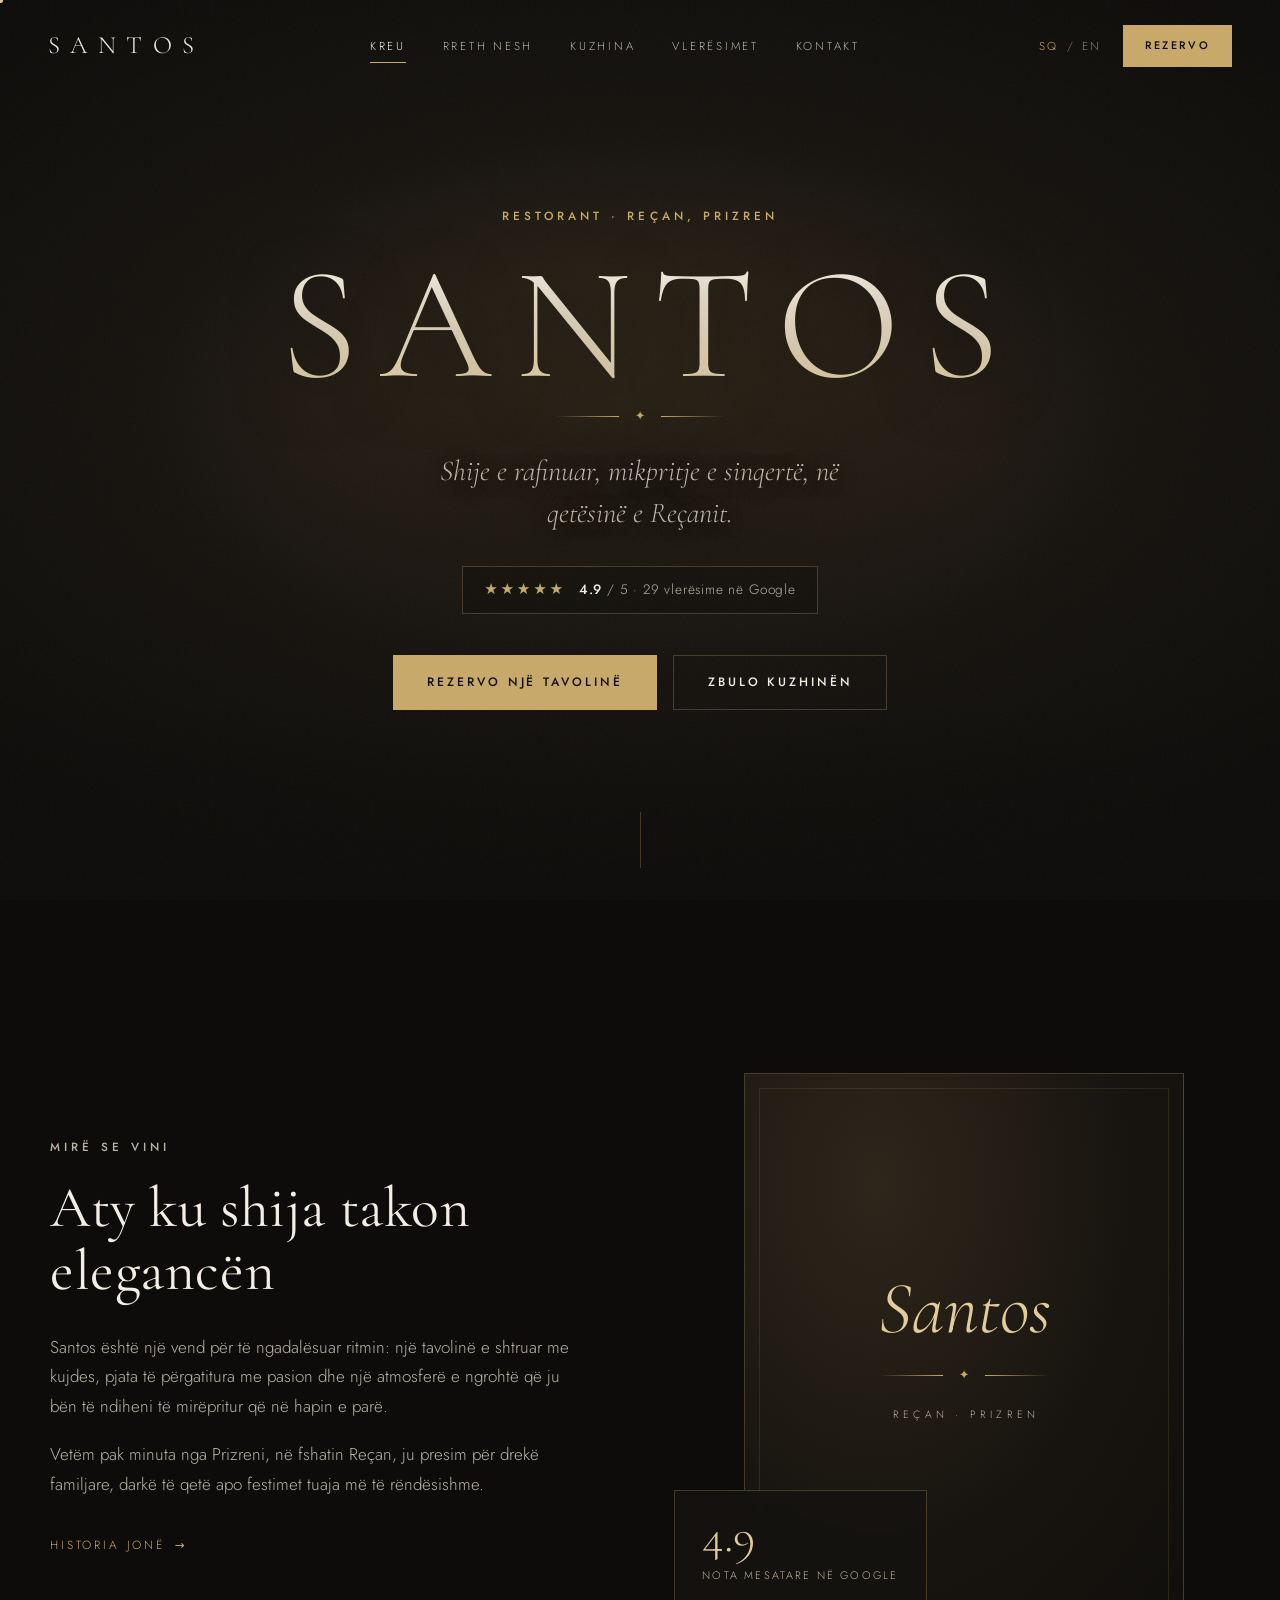
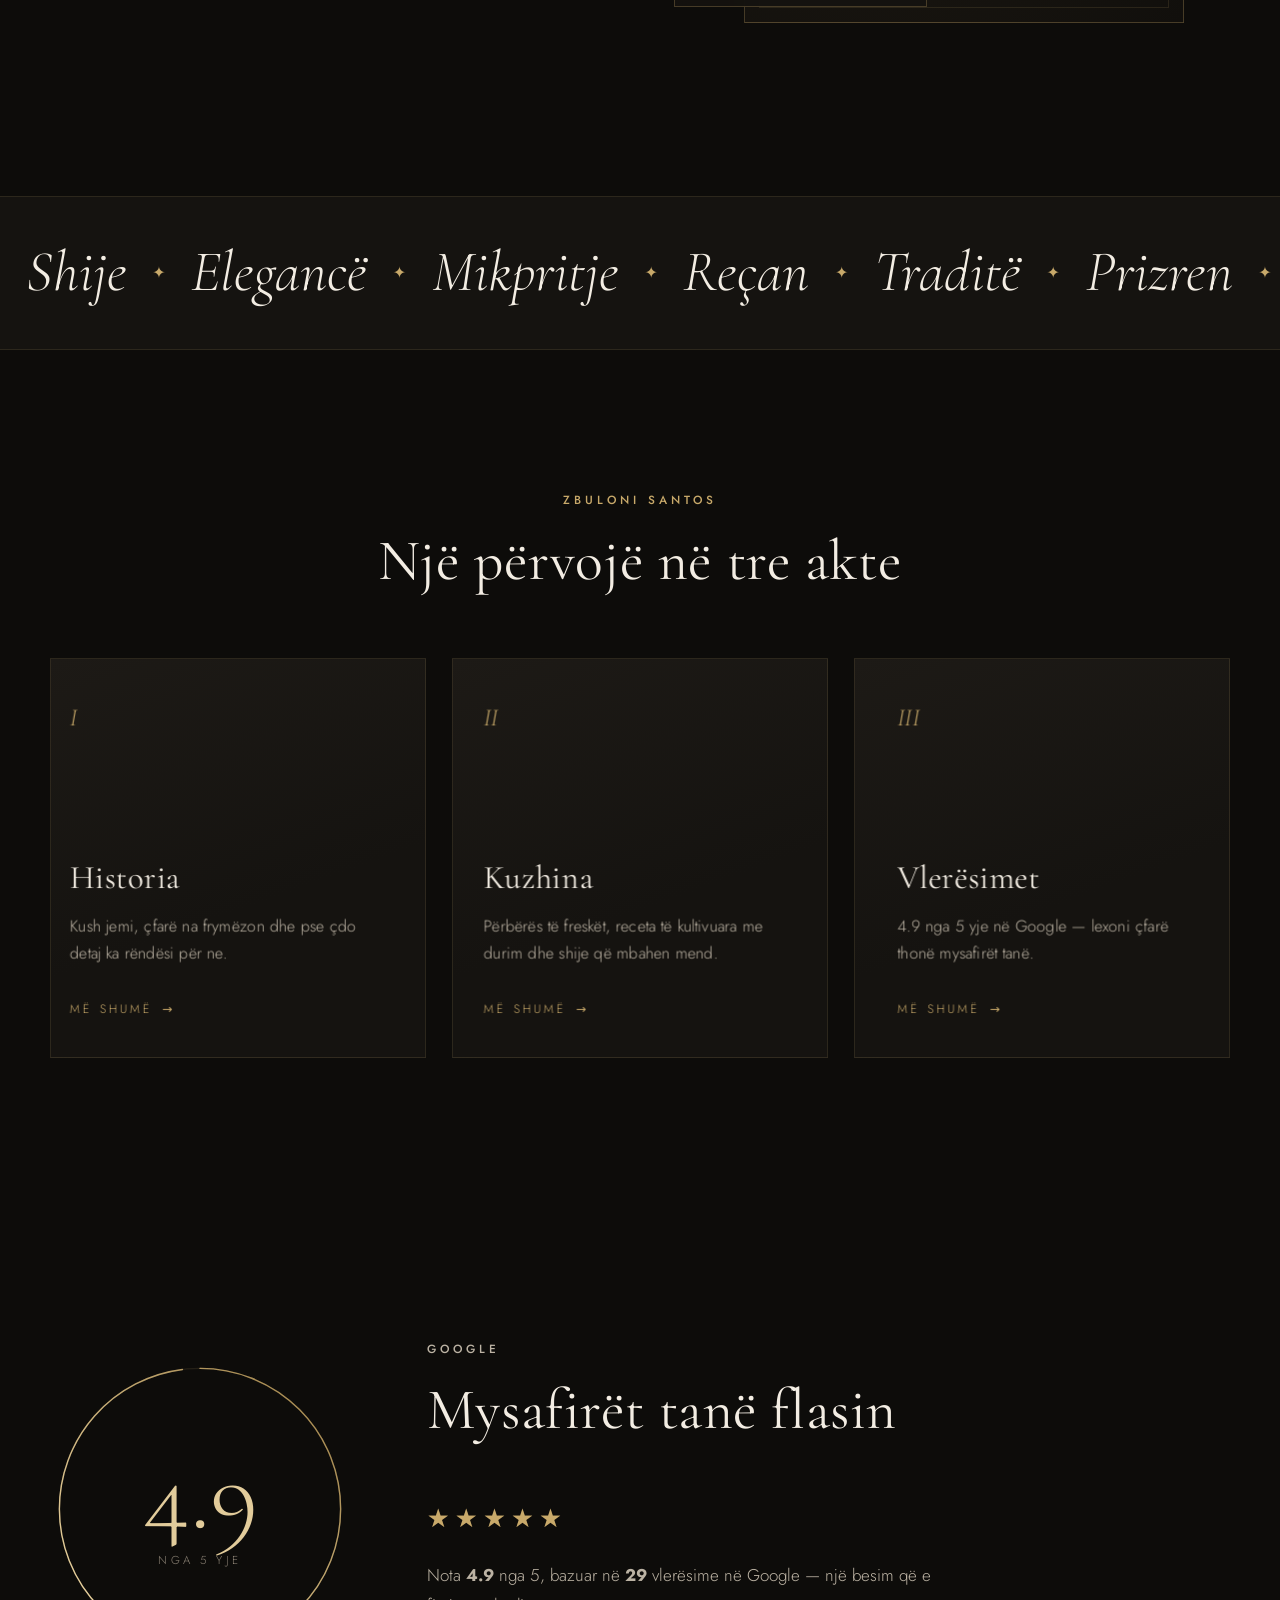
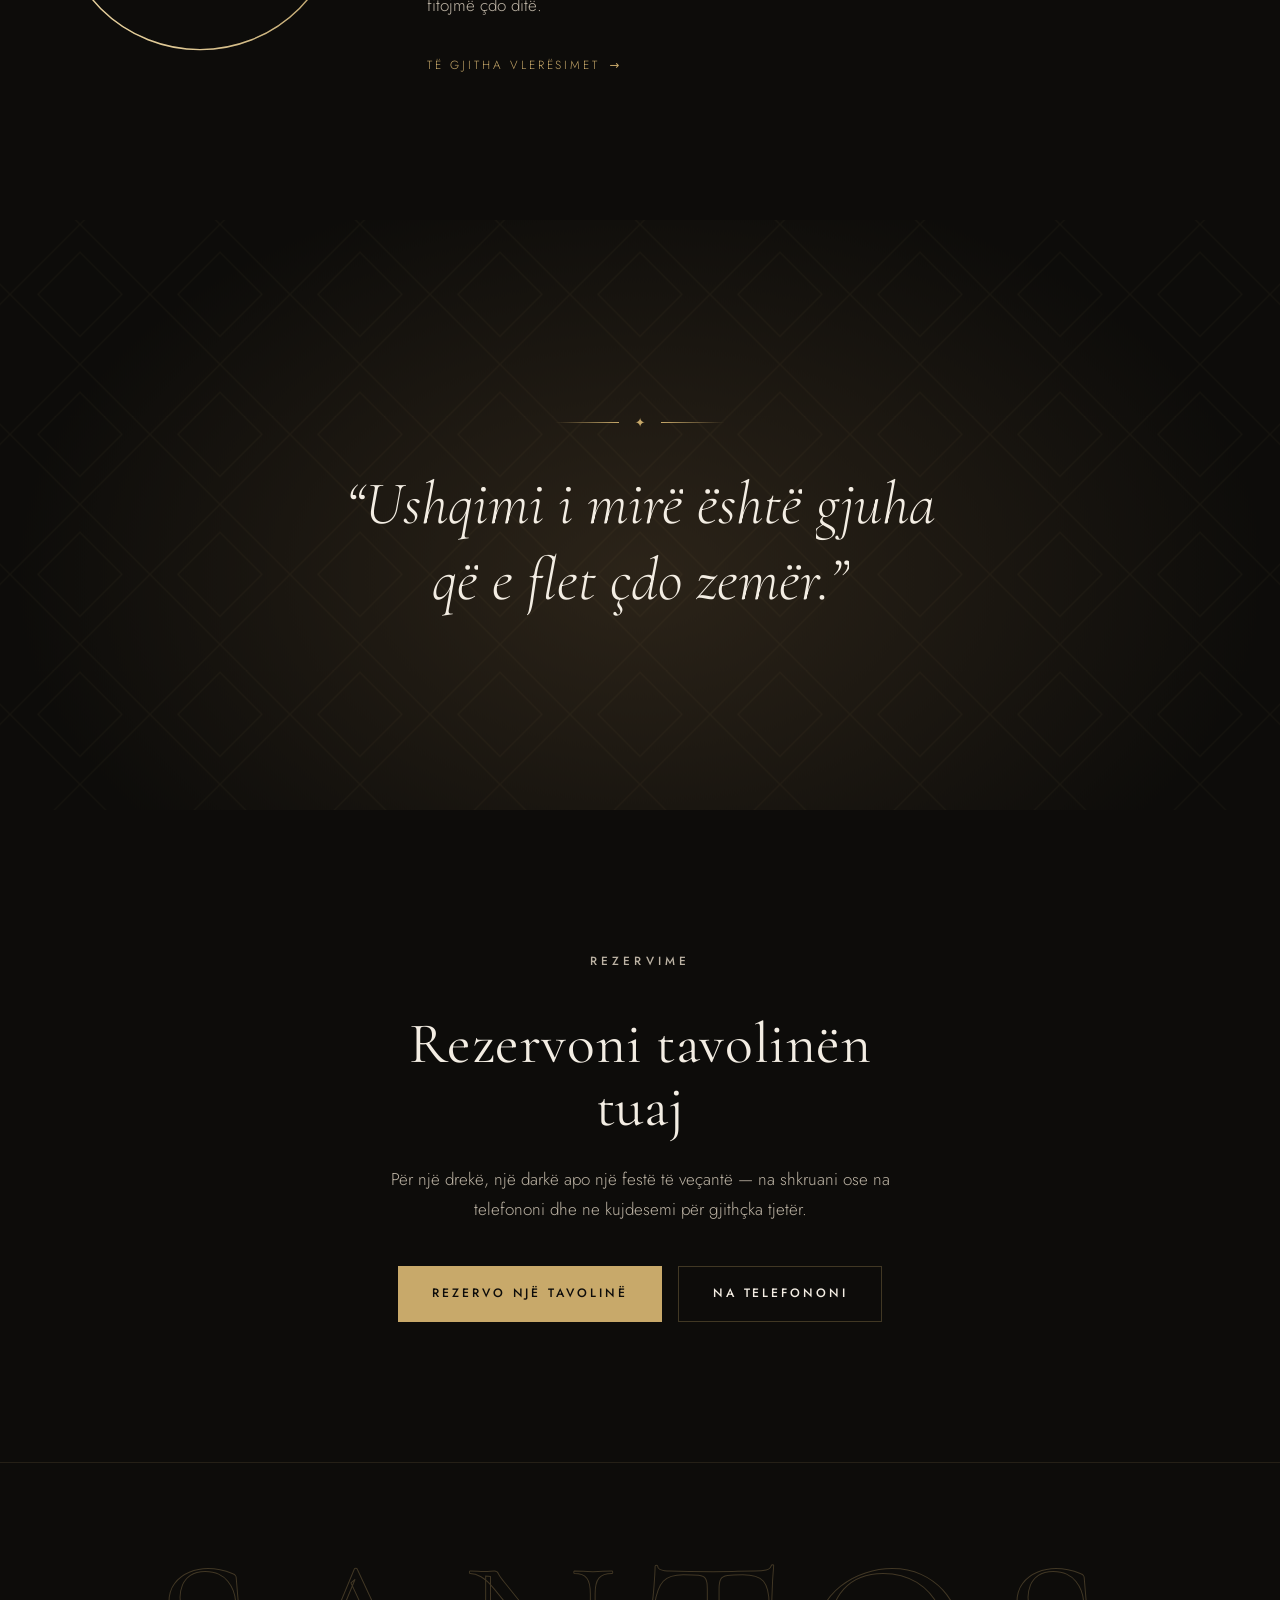
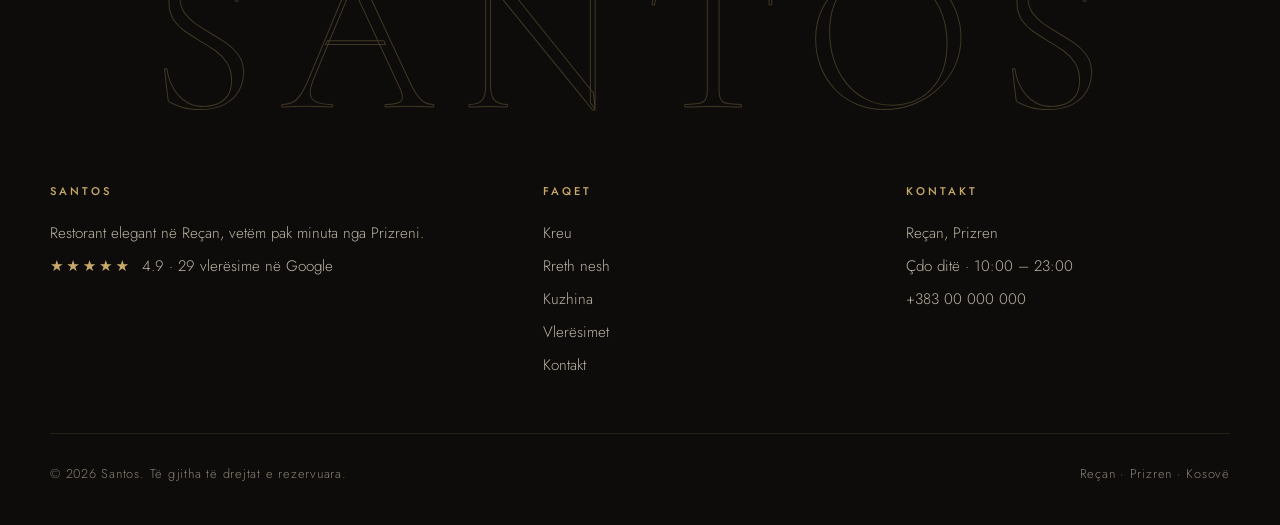
==== commit 071c5b0c: "Replace the spinning S coin with a static Santos wordmark Co-Authored-By: Claude Opus 5.5 <noreply@a" ====
--- a/index.html
+++ b/index.html
@@ -88,12 +88,11 @@
         </div>
         <div class="medallion-wrap reveal-3d">
           <div class="frame tilt" data-tilt="8">
-            <div class="coin" aria-hidden="true">
-              <div class="coin-edge"></div>
-              <div class="coin-face"><span>S</span><small>REÇAN</small></div>
-              <div class="coin-face coin-back"><span>S</span><small>PRIZREN</small></div>
+            <div class="frame-mark" aria-hidden="true">
+              <span class="frame-name">Santos</span>
+              <div class="ornament"><span></span><i>✦</i><span></span></div>
+              <small>Reçan · Prizren</small>
             </div>
-            <div class="coin-shadow" aria-hidden="true"></div>
             <img src="images/interior.jpg" alt="Santos" onerror="this.remove()">
             <span class="glare"></span>
           </div>
--- a/assets/styles.css
+++ b/assets/styles.css
@@ -311,26 +311,14 @@
 .prose p { color: var(--ivory-dim); max-width: 54ch; }
 .prose .link-arrow { margin-top: 1rem; }
 
-/* ---------- Medallion (CSS 3D coin) ---------- */
+/* ---------- Framed wordmark / photo ---------- */
 .medallion-wrap { perspective: 1400px; display: grid; place-items: center; padding: 2rem 0; position: relative; }
 .frame { position: relative; width: min(100%, 440px); aspect-ratio: 4 / 5; padding: 14px; border: 1px solid var(--line); display: grid; place-items: center; overflow: hidden; background: radial-gradient(ellipse at 30% 20%, #2e261b 0%, #17140f 60%, #110f0c 100%); transform-style: preserve-3d; }
 .frame::before { content: ""; position: absolute; inset: 14px; border: 1px solid var(--line-soft); pointer-events: none; z-index: 2; }
 .frame img { position: absolute; inset: 14px; width: calc(100% - 28px); height: calc(100% - 28px); object-fit: cover; z-index: 1; }
-.coin { width: 58%; aspect-ratio: 1; position: relative; transform-style: preserve-3d; animation: coinSpin 14s linear infinite; }
-.coin-face, .coin-edge { position: absolute; inset: 0; border-radius: 50%; backface-visibility: hidden; }
-.coin-face {
-  display: grid; place-items: center;
-  background:
-    radial-gradient(circle at 35% 30%, #f6e3b4 0%, #d6b574 28%, #a8864b 62%, #6f5530 100%);
-  box-shadow: inset 0 0 0 6px rgba(255, 240, 200, 0.18), inset 0 0 0 7px rgba(80, 60, 25, 0.5), inset 0 0 40px rgba(60, 40, 10, 0.55);
-}
-.coin-face::before { content: ""; position: absolute; inset: 11%; border-radius: 50%; border: 1px solid rgba(70, 50, 20, 0.5); box-shadow: 0 0 0 1px rgba(255, 238, 200, 0.25); }
-.coin-face span { font-family: var(--serif); font-size: clamp(4rem, 10vw, 7rem); color: #3e2f17; text-shadow: 0 1px 0 rgba(255, 240, 205, 0.55), 0 -1px 0 rgba(40, 25, 5, 0.35); line-height: 1; }
-.coin-face small { position: absolute; bottom: 18%; font-family: var(--sans); font-size: 0.55rem; letter-spacing: 0.4em; color: #3e2f17; opacity: 0.8; }
-.coin-back { transform: rotateY(180deg); }
-.coin-edge { transform: translateZ(-6px); background: #6f5530; }
-.coin-shadow { position: absolute; bottom: 10%; width: 40%; height: 16px; border-radius: 50%; background: radial-gradient(ellipse, rgba(0,0,0,0.65), transparent 70%); animation: shadowPulse 14s linear infinite; }
-@keyframes coinSpin { from { transform: rotateY(0) rotateX(8deg); } to { transform: rotateY(360deg) rotateX(8deg); } }
+.frame-mark { display: flex; flex-direction: column; align-items: center; gap: 1.2rem; text-align: center; }
+.frame-name { font-family: var(--serif); font-style: italic; font-weight: 300; font-size: clamp(3rem, 6vw, 4.6rem); line-height: 1; color: var(--gold-soft); }
+.frame-mark small { font-size: 0.66rem; letter-spacing: 0.4em; margin-right: -0.4em; text-transform: uppercase; color: var(--ivory-dim); }
 @keyframes shadowPulse { 0%, 50%, 100% { transform: scaleX(1); } 25%, 75% { transform: scaleX(0.35); } }
 .badge {
   position: absolute; left: -1.5rem; bottom: 3rem; z-index: 3;
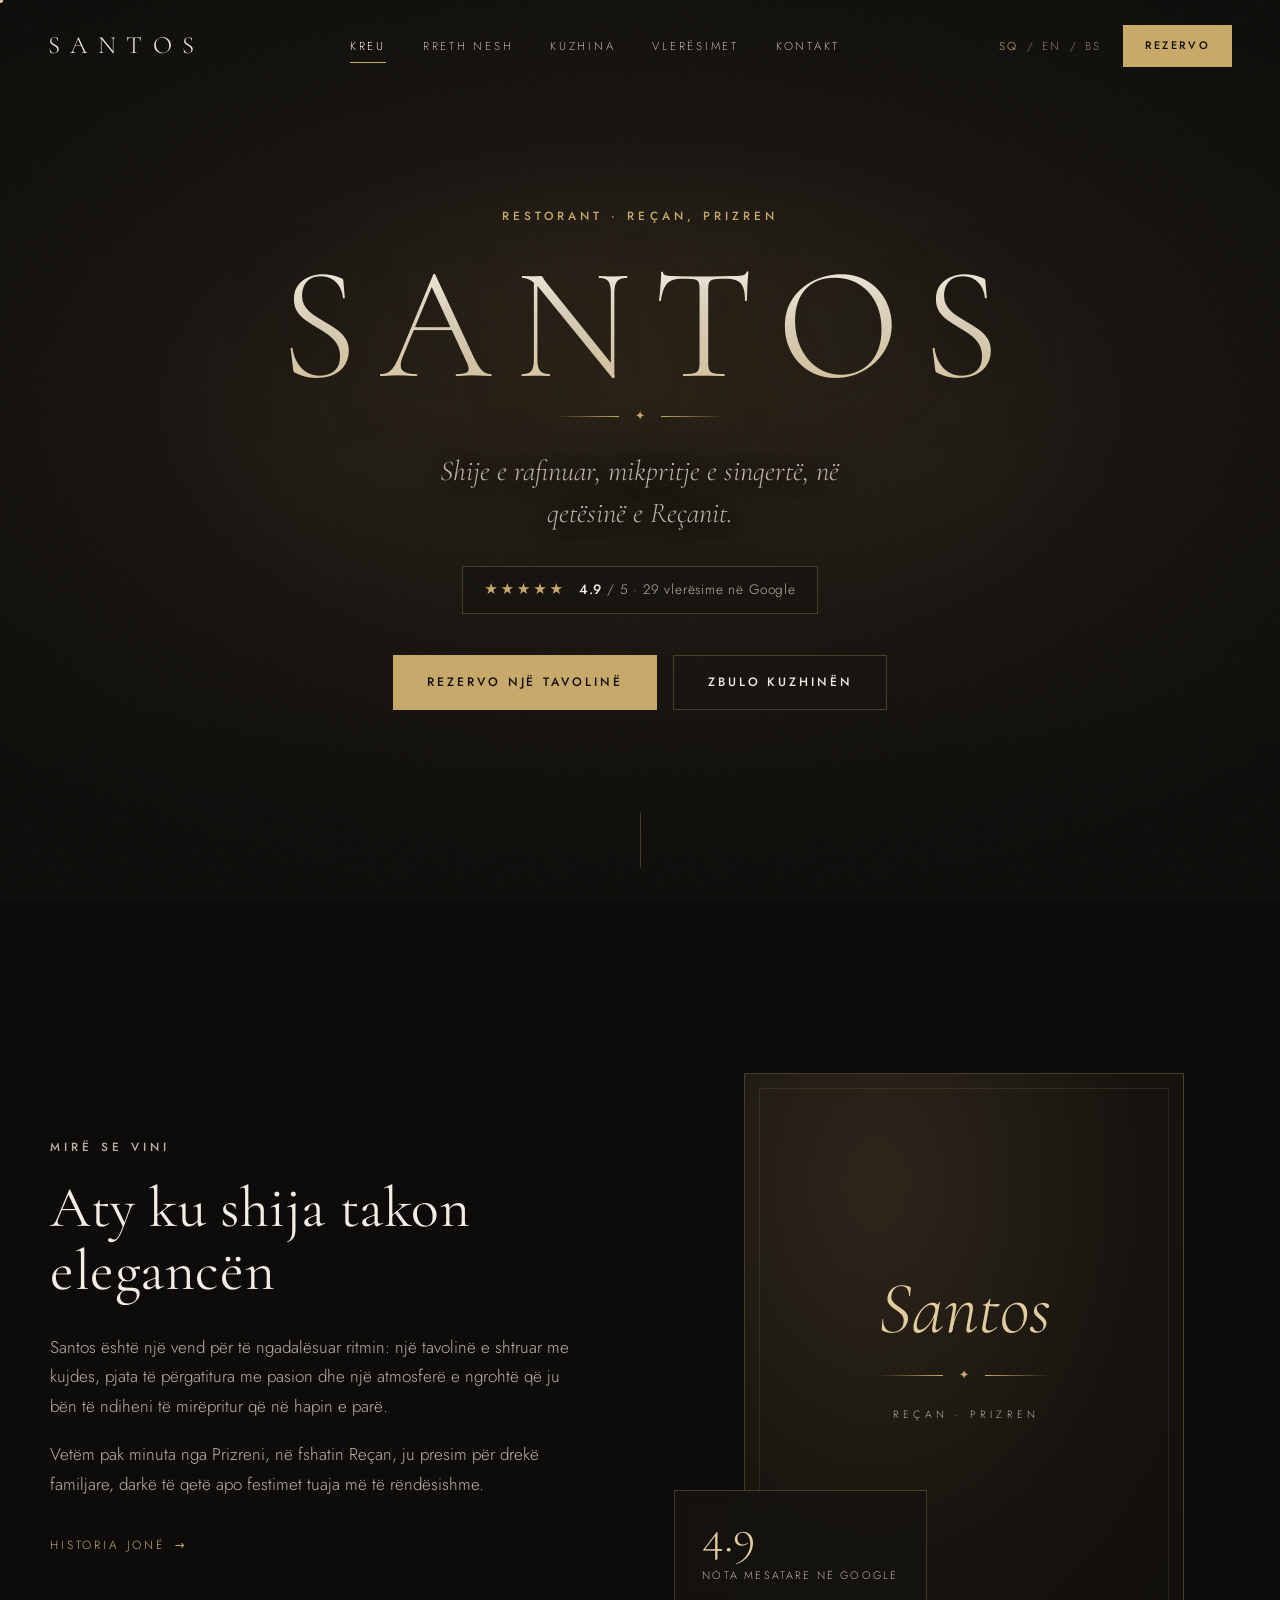
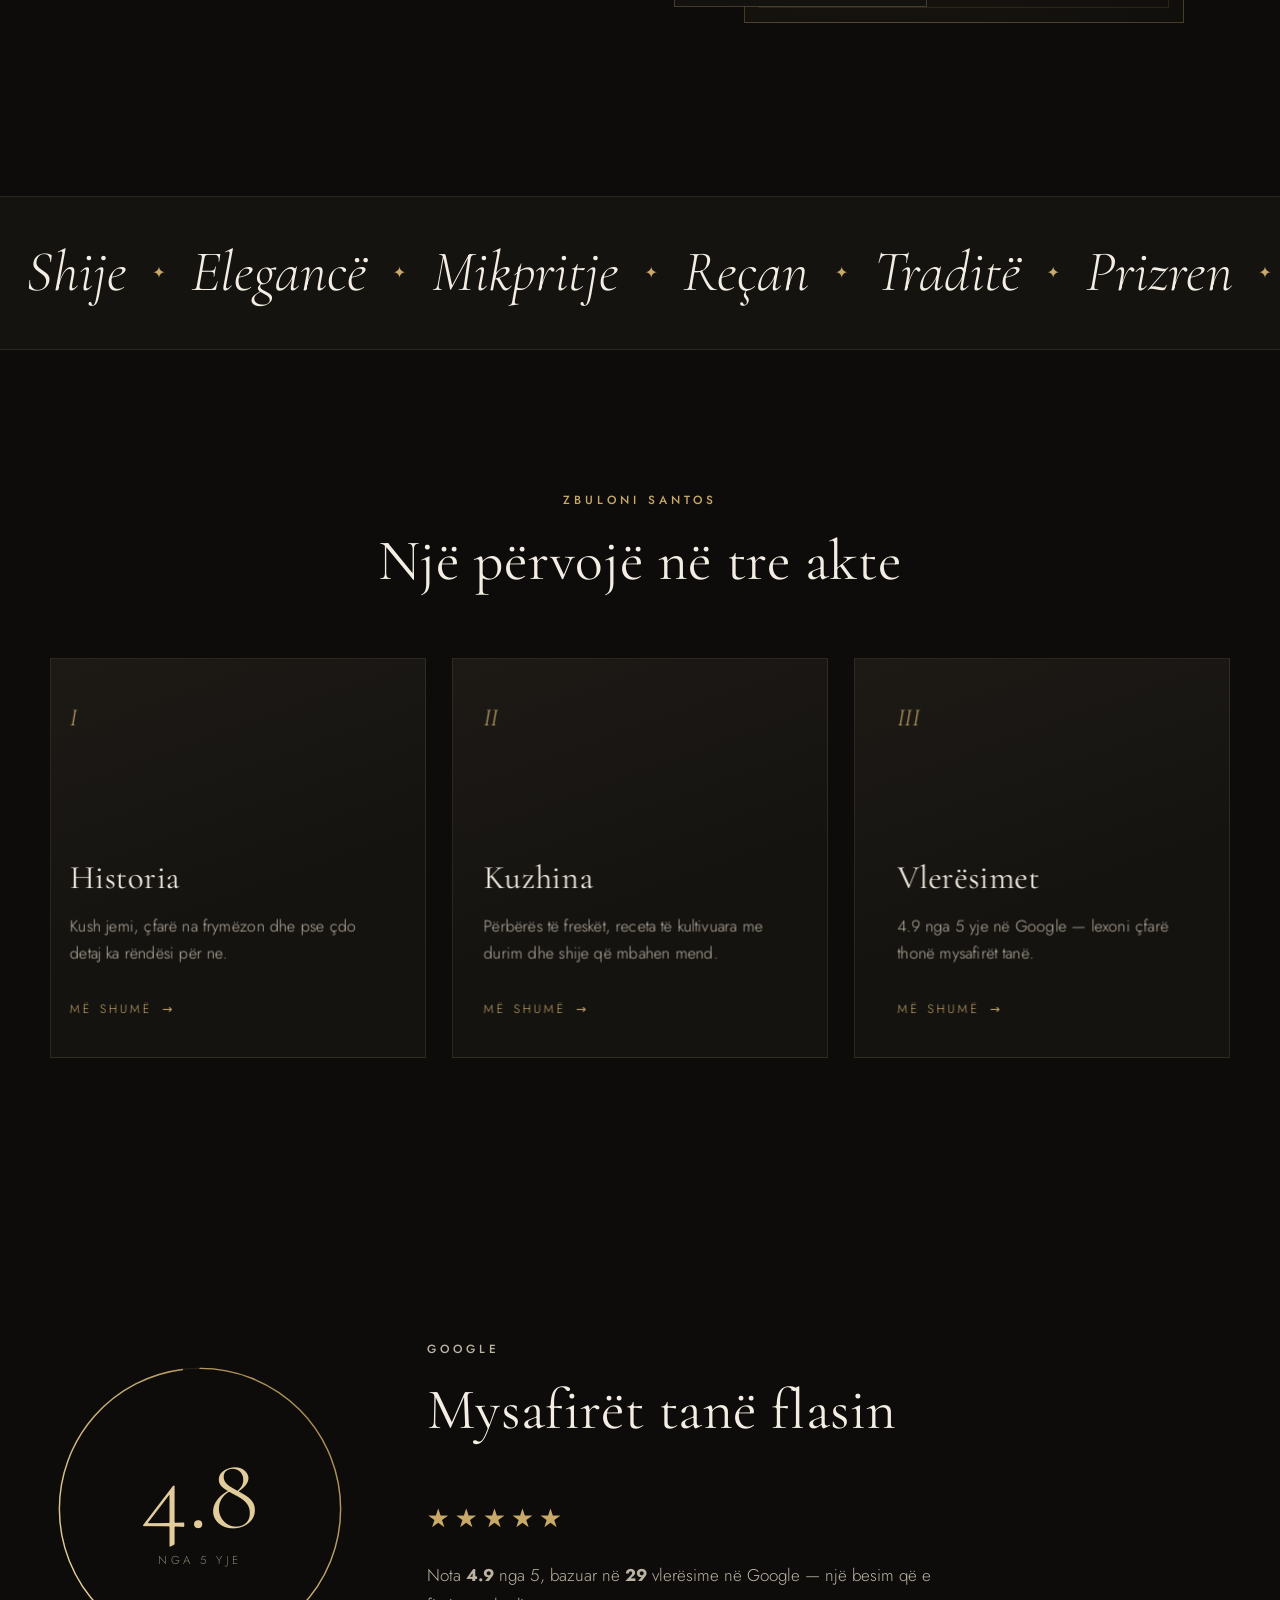
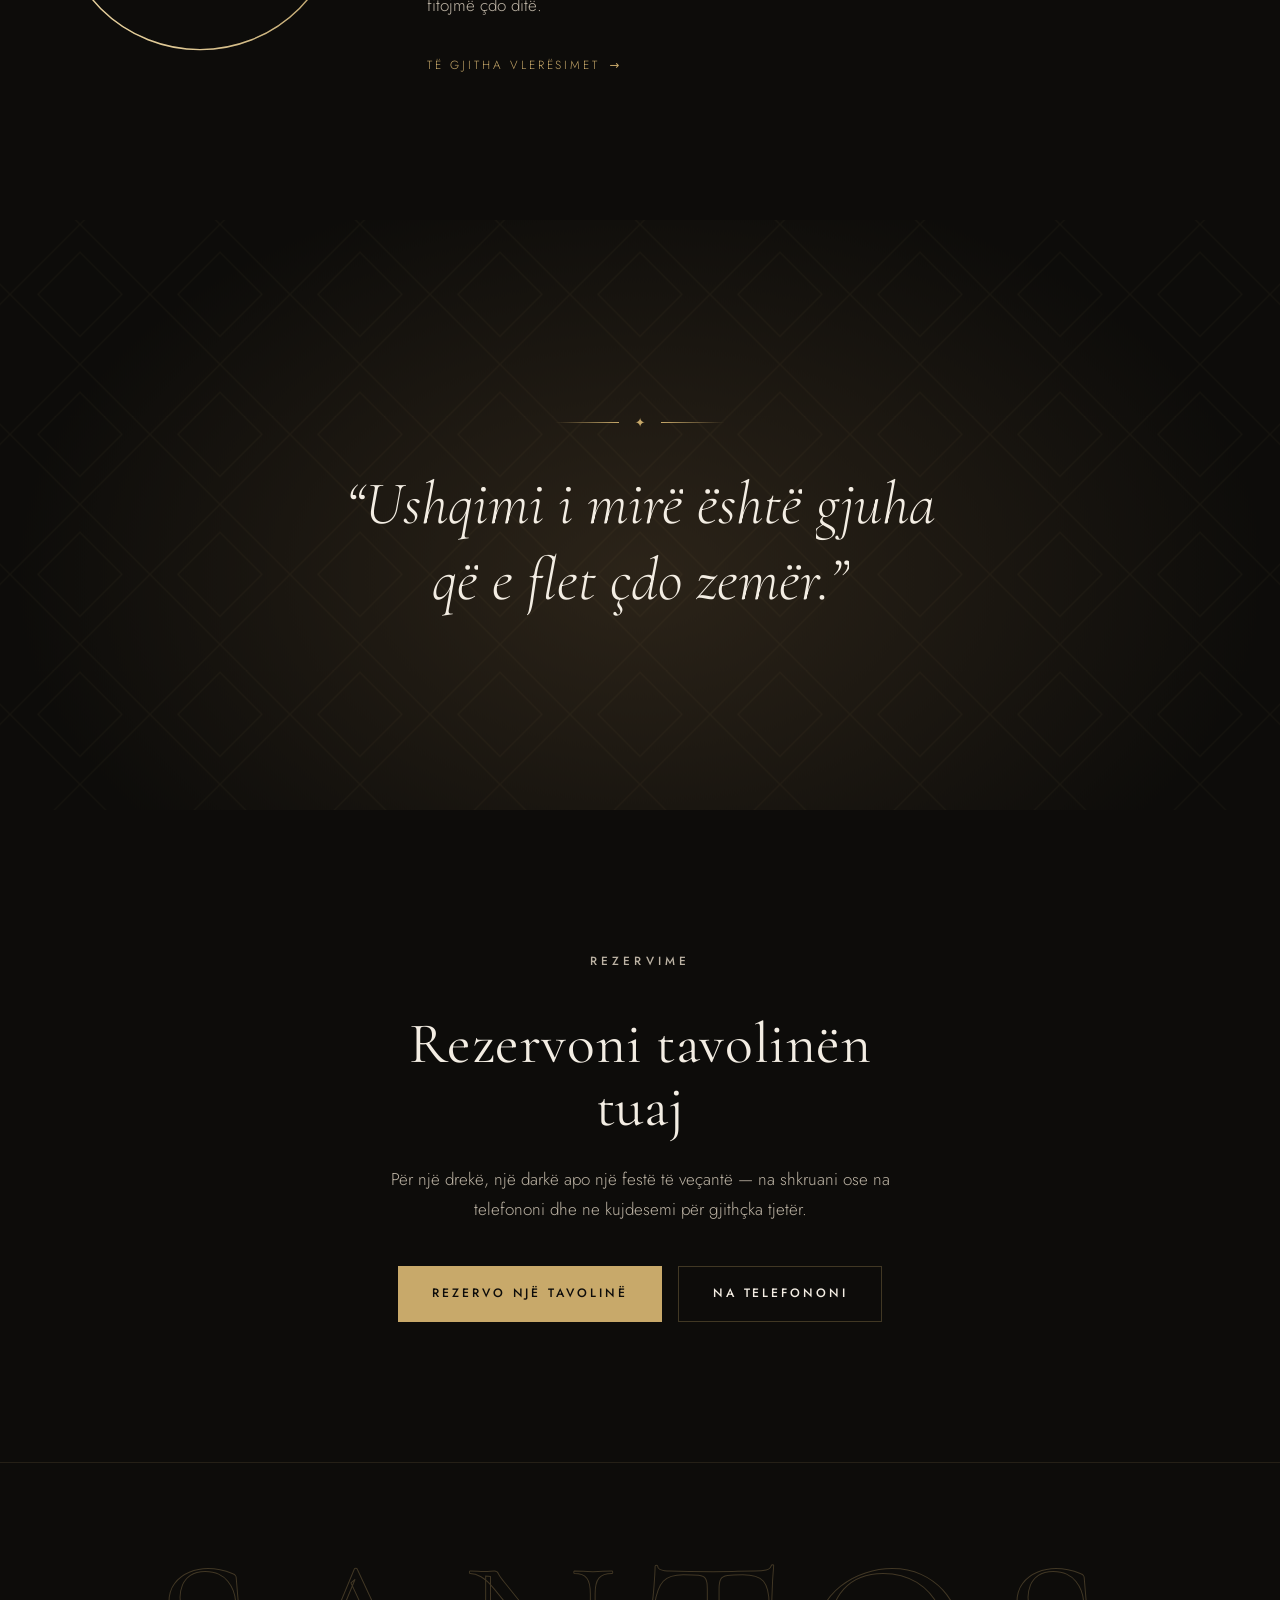
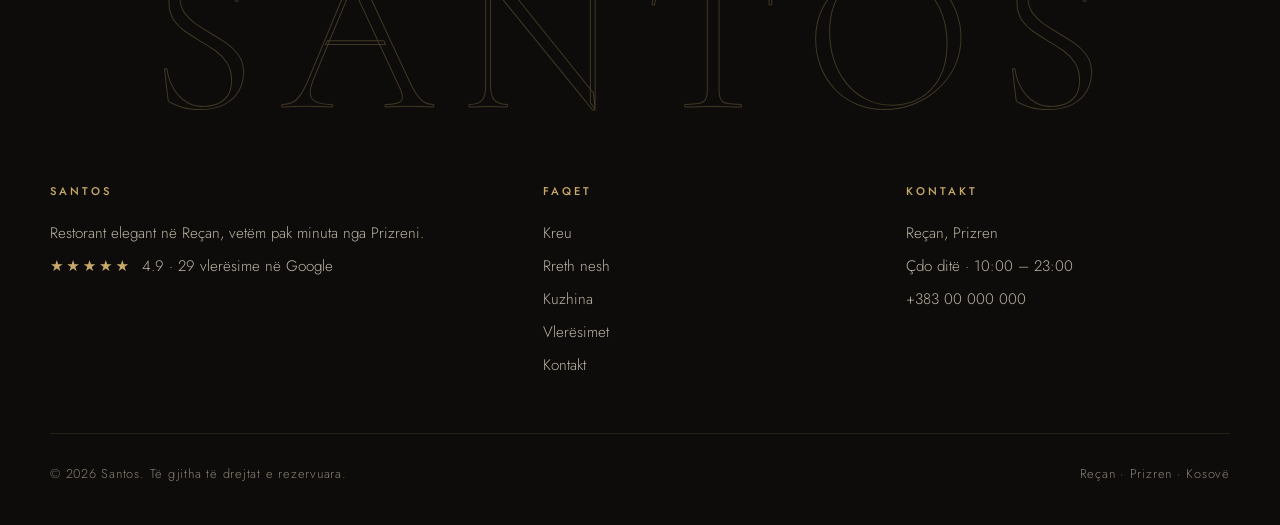
==== commit b4effac6: "Add Bosnian language (SQ / EN / BS) Adds a BS dictionary covering every translated string, a BS swit" ====
--- a/index.html
+++ b/index.html
@@ -42,6 +42,8 @@
         <button type="button" data-lang="sq" aria-pressed="true">SQ</button>
         <span aria-hidden="true">/</span>
         <button type="button" data-lang="en" aria-pressed="false">EN</button>
+        <span aria-hidden="true">/</span>
+        <button type="button" data-lang="bs" aria-pressed="false">BS</button>
       </div>
       <a href="kontakt.html#rezervo" class="btn btn-small" data-i18n="nav.reserve">Rezervo</a>
       <button class="burger" type="button" aria-label="Menu" aria-expanded="false"><span></span><span></span></button>
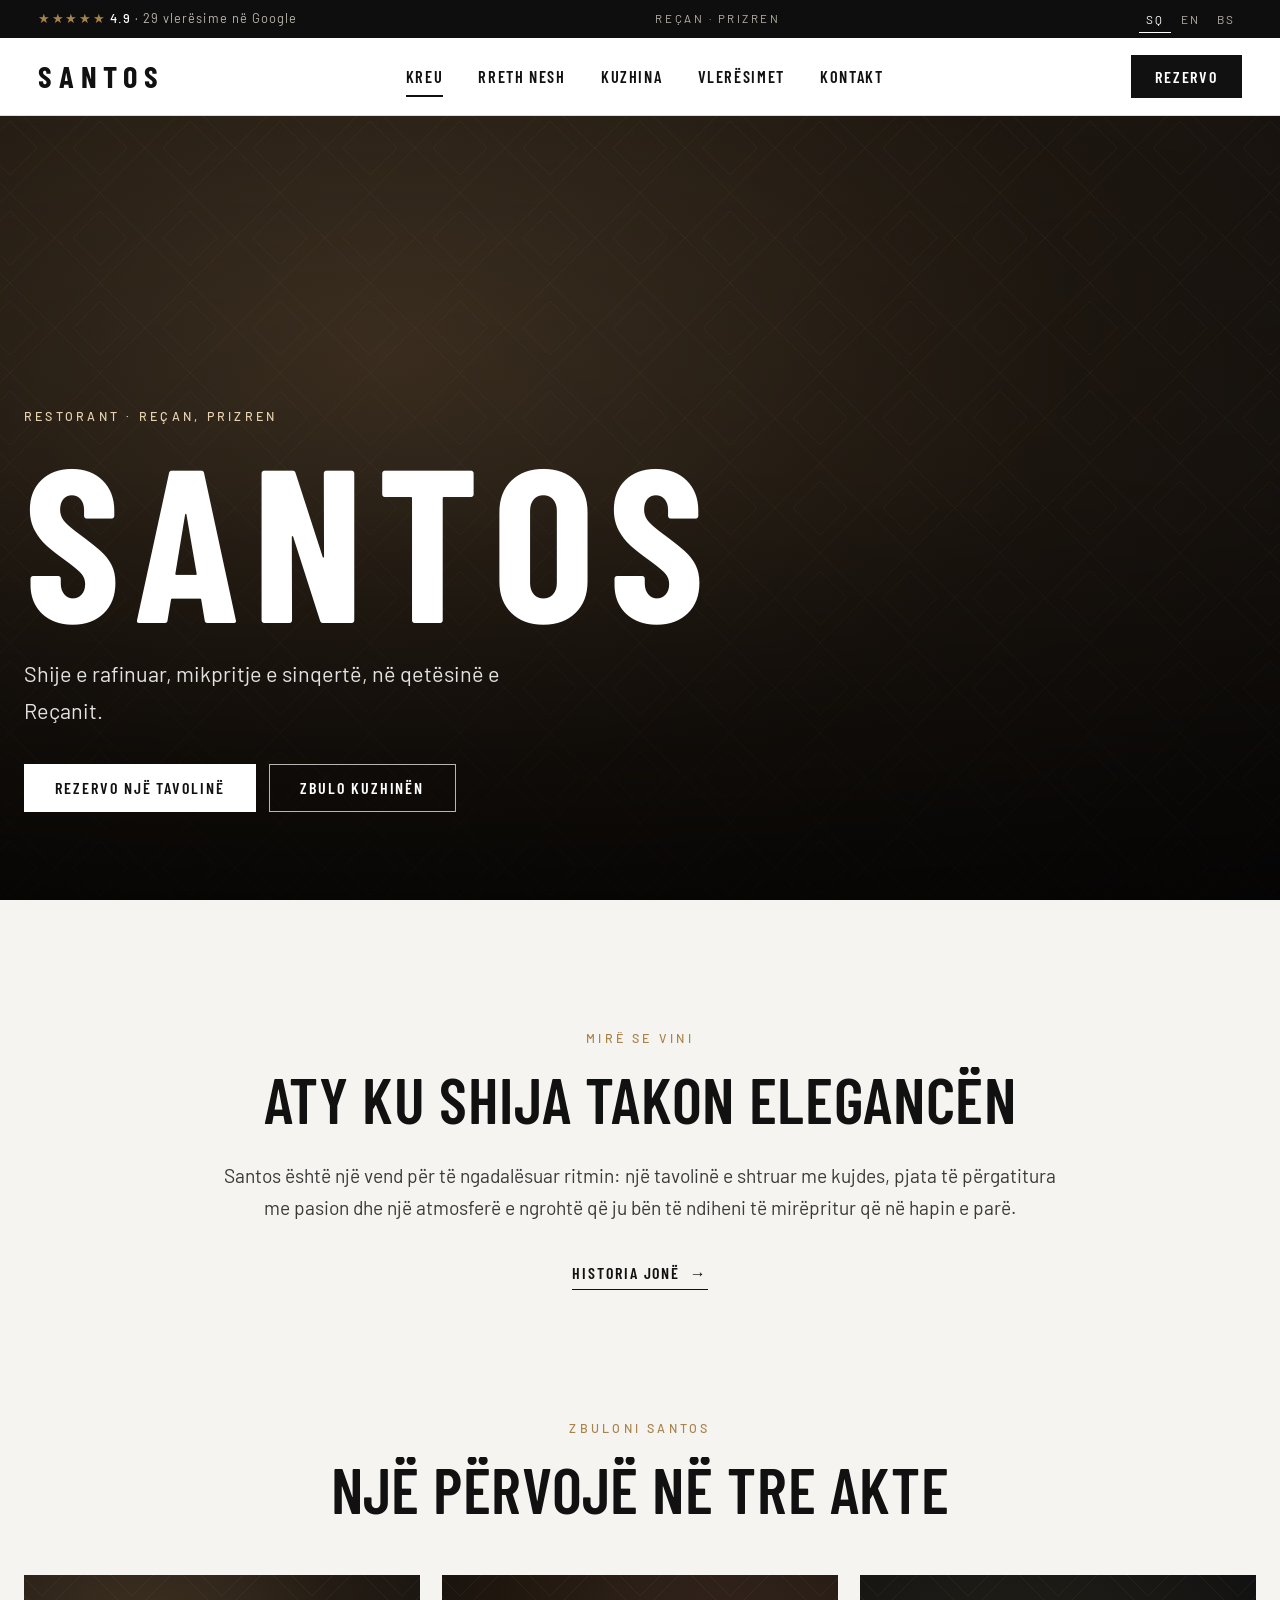
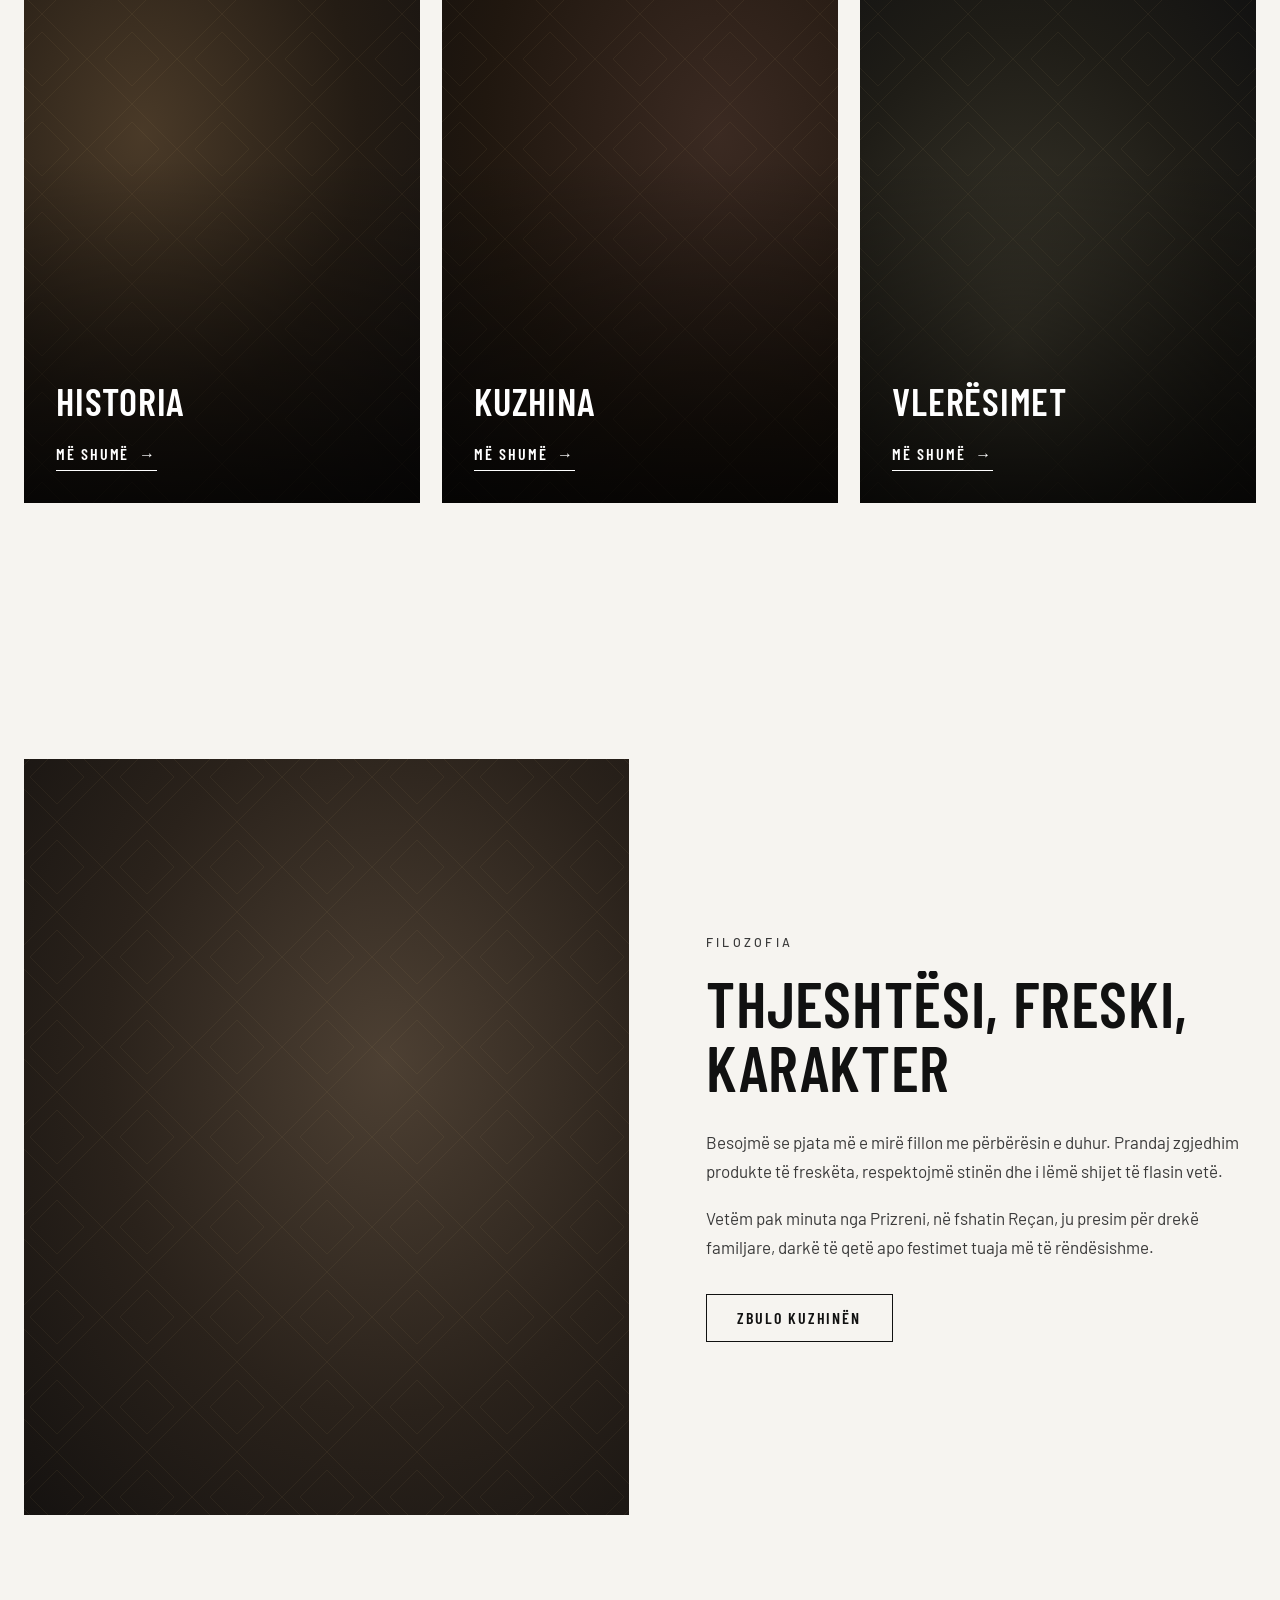
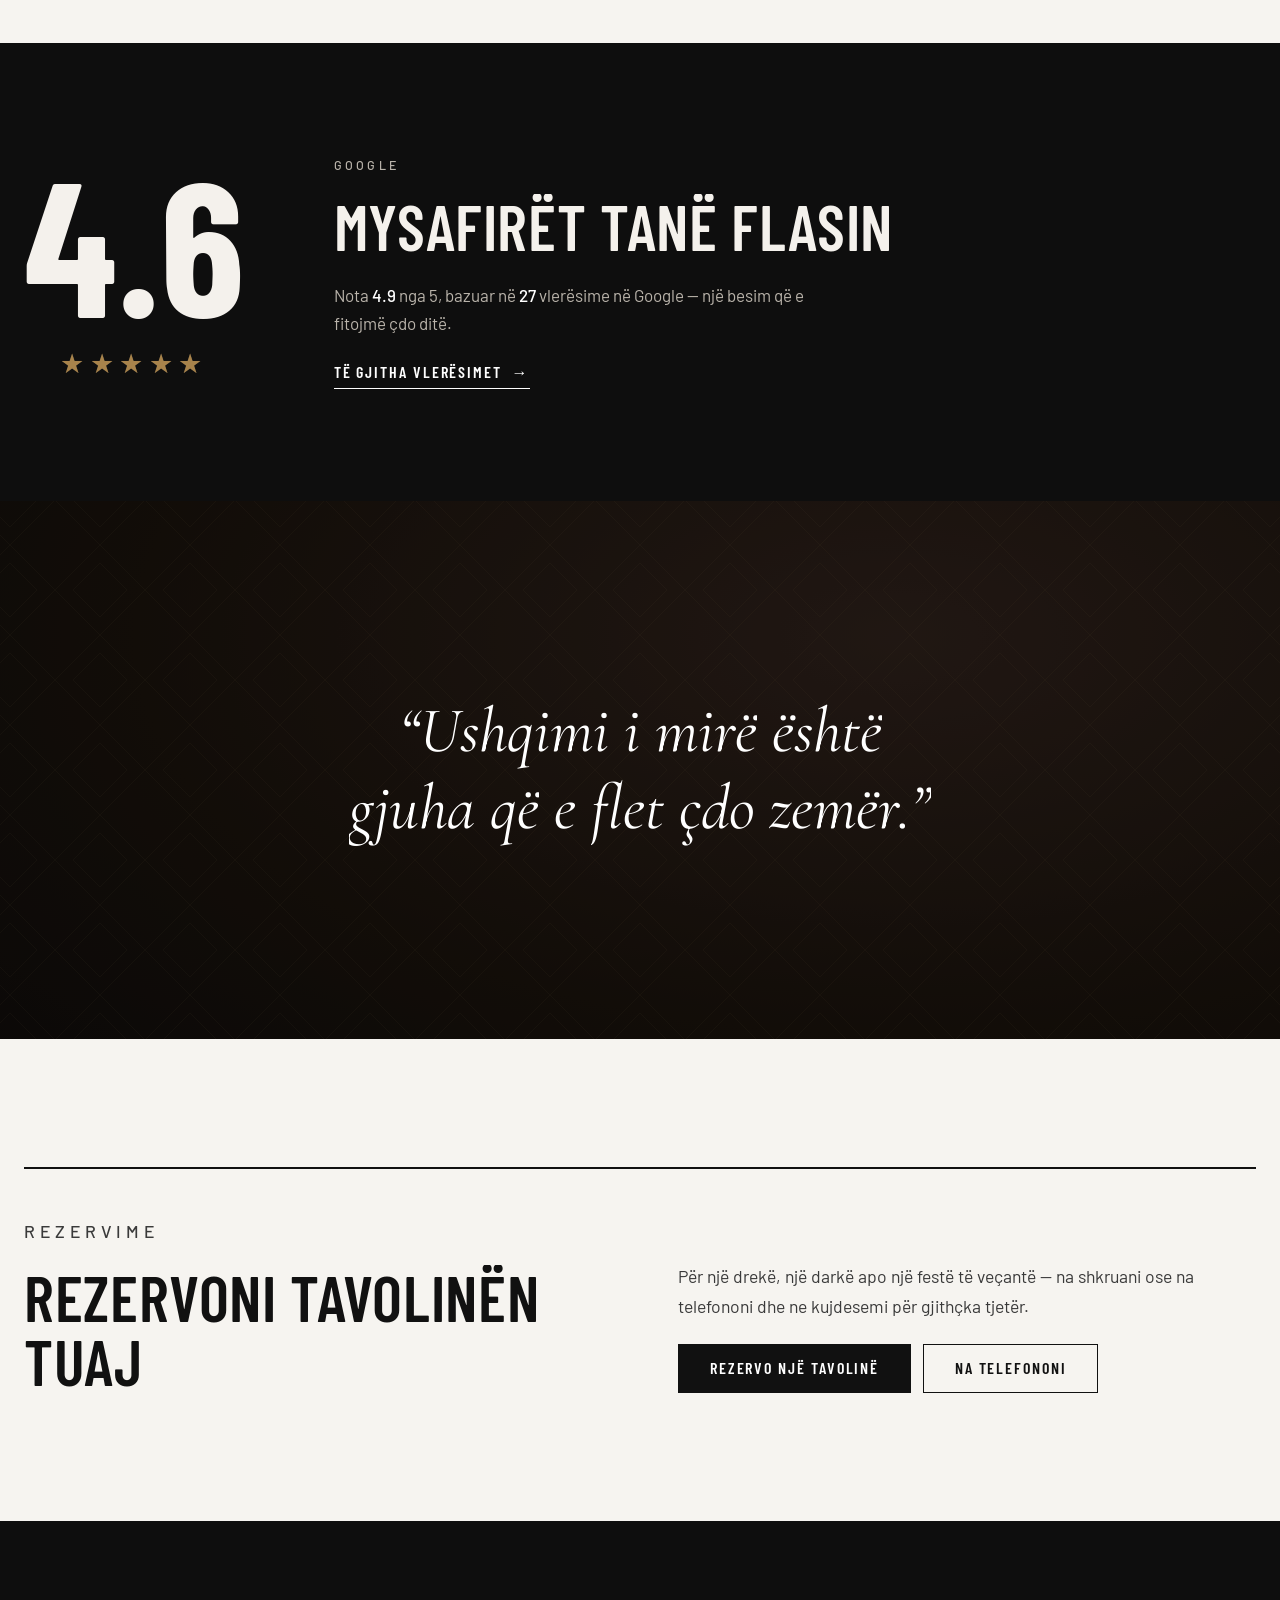
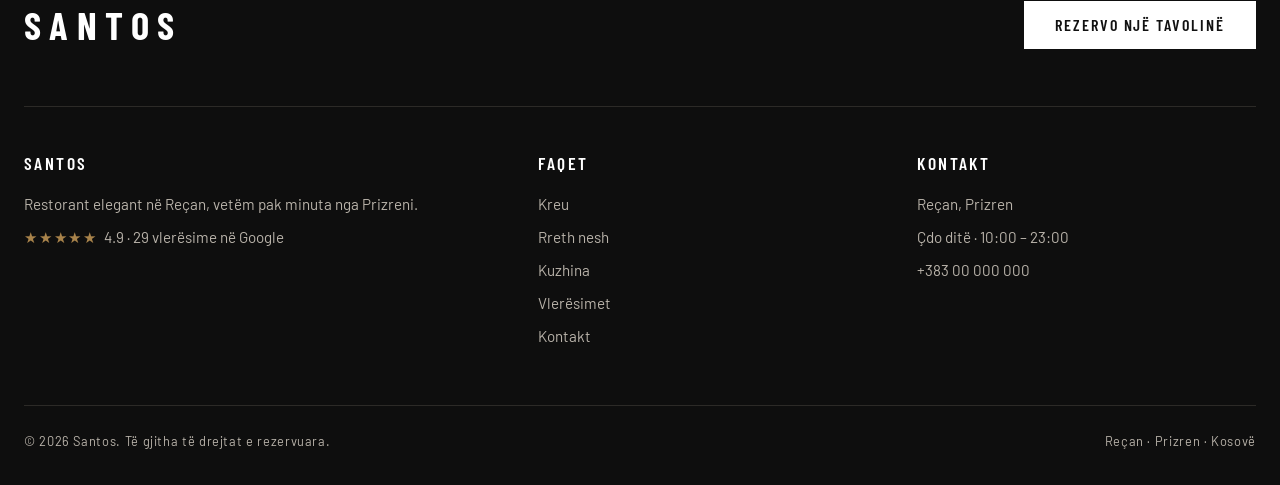
==== commit f6984fba: "Redesign in a light, photo-led style Light background, bold condensed uppercase headings, black top " ====
--- a/index.html
+++ b/index.html
@@ -3,15 +3,15 @@
 <head>
   <meta charset="utf-8">
   <meta name="viewport" content="width=device-width, initial-scale=1">
-  <title>Santos — Restorant elegant · Reçan, Prizren</title>
+  <title>Santos — Restorant · Reçan, Prizren</title>
   <meta name="description" content="Santos — restorant elegant në Reçan, pranë Prizrenit. Vlerësuar 4.9 nga 5 në Google nga 29 mysafirë.">
-  <meta name="theme-color" content="#0d0c0a">
-  <meta property="og:title" content="Santos — Restorant elegant · Reçan, Prizren">
+  <meta name="theme-color" content="#0e0e0e">
+  <meta property="og:title" content="Santos — Restorant · Reçan, Prizren">
   <meta property="og:description" content="Santos — restorant elegant në Reçan, pranë Prizrenit. Vlerësuar 4.9 nga 5 në Google nga 29 mysafirë.">
   <link rel="icon" href="assets/favicon.svg" type="image/svg+xml">
   <link rel="preconnect" href="https://fonts.googleapis.com">
   <link rel="preconnect" href="https://fonts.gstatic.com" crossorigin>
-  <link href="https://fonts.googleapis.com/css2?family=Cormorant+Garamond:ital,wght@0,300;0,400;0,500;1,300;1,400&family=Jost:wght@300;400;500&display=swap" rel="stylesheet">
+  <link href="https://fonts.googleapis.com/css2?family=Barlow+Condensed:wght@500;600;700&family=Barlow:wght@300;400;500&family=Cormorant+Garamond:ital,wght@1,400&display=swap" rel="stylesheet">
   <link rel="stylesheet" href="assets/styles.css">
   <script>document.documentElement.className = "js";</script>
   <script type="application/ld+json">
@@ -24,9 +24,15 @@
   }
   </script>
 </head><body>
-  <div class="curtain" aria-hidden="true"><div class="curtain-brand"><span>S</span><span>A</span><span>N</span><span>T</span><span>O</span><span>S</span></div></div>
-  <div class="progress" aria-hidden="true"></div>
-  <div class="cursor" aria-hidden="true"></div><div class="cursor-dot" aria-hidden="true"></div>
+  <div class="topbar">
+    <a href="vleresimet.html" class="topbar-rating"><span class="stars" aria-hidden="true">★★★★★</span> <strong>4.9</strong> · <span data-i18n="hero.rating">29 vlerësime në Google</span></a>
+    <span class="topbar-place">Reçan · Prizren</span>
+    <div class="lang" role="group" aria-label="Language">
+      <button type="button" data-lang="sq" aria-pressed="true">SQ</button>
+      <button type="button" data-lang="en" aria-pressed="false">EN</button>
+      <button type="button" data-lang="bs" aria-pressed="false">BS</button>
+    </div>
+  </div>
 
   <header class="nav" id="nav">
     <a href="index.html" class="brand" aria-label="Santos">SANTOS</a>
@@ -38,14 +44,7 @@
         <a href="kontakt.html" data-i18n="nav.contact">Kontakt</a>
     </nav>
     <div class="nav-right">
-      <div class="lang" role="group" aria-label="Language">
-        <button type="button" data-lang="sq" aria-pressed="true">SQ</button>
-        <span aria-hidden="true">/</span>
-        <button type="button" data-lang="en" aria-pressed="false">EN</button>
-        <span aria-hidden="true">/</span>
-        <button type="button" data-lang="bs" aria-pressed="false">BS</button>
-      </div>
-      <a href="kontakt.html#rezervo" class="btn btn-small" data-i18n="nav.reserve">Rezervo</a>
+      <a href="kontakt.html#rezervo" class="btn btn-dark" data-i18n="nav.reserve">Rezervo</a>
       <button class="burger" type="button" aria-label="Menu" aria-expanded="false"><span></span><span></span></button>
     </div>
     <nav class="menu" aria-label="Mobile">
@@ -54,132 +53,112 @@
         <a href="kuzhina.html" data-i18n="nav.kitchen">Kuzhina</a>
         <a href="vleresimet.html" data-i18n="nav.reviews">Vlerësimet</a>
         <a href="kontakt.html" data-i18n="nav.contact">Kontakt</a>
-      <div class="ornament" aria-hidden="true"><span></span><i>✦</i><span></span></div>
+      <a href="kontakt.html#rezervo" class="btn btn-dark" data-i18n="cta.reserve">Rezervo një tavolinë</a>
     </nav>
   </header>
 
   <main>
-    <section class="hero">
-      <div class="hero-bg" aria-hidden="true"></div>
-      <canvas class="scene" data-scene="glow" aria-hidden="true"></canvas>
-      <div class="hero-inner">
+    <section class="hero hero-home">
+      <div class="media tone-1 hero-media"><img src="images/hero.jpg" alt="" loading="lazy" onerror="this.remove()"></div>
+      <div class="hero-shade" aria-hidden="true"></div>
+      <div class="container hero-content">
         <p class="eyebrow reveal" data-i18n="hero.eyebrow">Restorant · Reçan, Prizren</p>
         <h1 class="hero-title" aria-label="Santos">SANTOS</h1>
-        <div class="ornament reveal" aria-hidden="true"><span></span><i>✦</i><span></span></div>
         <p class="hero-sub reveal" data-i18n="hero.sub">Shije e rafinuar, mikpritje e sinqertë, në qetësinë e Reçanit.</p>
-        <a class="hero-rating reveal" href="vleresimet.html">
-          <span class="stars" aria-hidden="true">★★★★★</span>
-          <span><strong>4.9</strong> / 5 · <span data-i18n="hero.rating">29 vlerësime në Google</span></span>
-        </a>
         <div class="hero-cta reveal">
-          <a href="kontakt.html#rezervo" class="btn" data-i18n="cta.reserve">Rezervo një tavolinë</a>
-          <a href="kuzhina.html" class="btn btn-ghost" data-i18n="hero.cta2">Zbulo kuzhinën</a>
-        </div>
-      </div>
-      <div class="scroll-cue" aria-hidden="true"><span></span></div>
-    </section>
-
-    <section class="section">
-      <div class="container two">
-        <div class="prose">
-          <p class="eyebrow reveal" data-i18n="intro.eyebrow">Mirë se vini</p>
-          <h2 class="split" data-i18n="intro.title">Aty ku shija takon elegancën</h2>
-          <p class="reveal" data-i18n="intro.p1">Santos është një vend për të ngadalësuar ritmin: një tavolinë e shtruar me kujdes, pjata të përgatitura me pasion dhe një atmosferë e ngrohtë që ju bën të ndiheni të mirëpritur që në hapin e parë.</p>
-          <p class="reveal" data-i18n="intro.p2">Vetëm pak minuta nga Prizreni, në fshatin Reçan, ju presim për drekë familjare, darkë të qetë apo festimet tuaja më të rëndësishme.</p>
-          <a href="rreth-nesh.html" class="link-arrow reveal" data-i18n="intro.link">Historia jonë</a>
-        </div>
-        <div class="medallion-wrap reveal-3d">
-          <div class="frame tilt" data-tilt="8">
-            <div class="frame-mark" aria-hidden="true">
-              <span class="frame-name">Santos</span>
-              <div class="ornament"><span></span><i>✦</i><span></span></div>
-              <small>Reçan · Prizren</small>
-            </div>
-            <img src="images/interior.jpg" alt="Santos" onerror="this.remove()">
-            <span class="glare"></span>
-          </div>
-          <div class="badge">
-            <span class="badge-num" data-count="4.9" data-decimals="1">4.9</span>
-            <span class="badge-label" data-i18n="badge.label">nota mesatare në Google</span>
-          </div>
-        </div>
-      </div>
-    </section>
-
-    <div class="marquee" aria-hidden="true">
-      <div class="marquee-track">
-        <span data-i18n="m.1">Shije</span><i>✦</i><span data-i18n="m.2">Elegancë</span><i>✦</i><span data-i18n="m.3">Mikpritje</span><i>✦</i><span>Reçan</span><i>✦</i><span data-i18n="m.4">Traditë</span><i>✦</i><span>Prizren</span><i>✦</i>
-        <span data-i18n="m.1">Shije</span><i>✦</i><span data-i18n="m.2">Elegancë</span><i>✦</i><span data-i18n="m.3">Mikpritje</span><i>✦</i><span>Reçan</span><i>✦</i><span data-i18n="m.4">Traditë</span><i>✦</i><span>Prizren</span><i>✦</i>
-      </div>
-    </div>
-
-    <section class="section">
+          <a href="kontakt.html#rezervo" class="btn btn-light" data-i18n="cta.reserve">Rezervo një tavolinë</a>
+          <a href="kuzhina.html" class="btn btn-ghost-light" data-i18n="hero.cta2">Zbulo kuzhinën</a>
+        </div>
+      </div>
+    </section>
+
+    <section class="section intro">
+      <div class="container narrow">
+        <p class="eyebrow reveal" data-i18n="intro.eyebrow">Mirë se vini</p>
+        <h2 class="split" data-i18n="intro.title">Aty ku shija takon elegancën</h2>
+        <p class="lead reveal" data-i18n="intro.p1">Santos është një vend për të ngadalësuar ritmin: një tavolinë e shtruar me kujdes, pjata të përgatitura me pasion dhe një atmosferë e ngrohtë që ju bën të ndiheni të mirëpritur që në hapin e parë.</p>
+        <a href="rreth-nesh.html" class="link-arrow reveal" data-i18n="intro.link">Historia jonë</a>
+      </div>
+    </section>
+
+    <section class="section tiles-section">
       <div class="container">
         <header class="section-head">
           <p class="eyebrow reveal" data-i18n="portals.eyebrow">Zbuloni Santos</p>
           <h2 class="split" data-i18n="portals.title">Një përvojë në tre akte</h2>
         </header>
-        <div class="cards">
-          <a href="rreth-nesh.html" class="card tilt reveal-3d">
-            <span class="num">I</span>
-            <h3 data-i18n="portals.t1">Historia</h3>
-            <p data-i18n="portals.d1">Kush jemi, çfarë na frymëzon dhe pse çdo detaj ka rëndësi për ne.</p>
-            <span class="link-arrow" data-i18n="portals.more">Më shumë</span>
-            <span class="glare"></span>
+        <div class="tiles">
+          <a href="rreth-nesh.html" class="tile reveal">
+            <div class="media tone-1"><img src="images/about.jpg" alt="" loading="lazy" onerror="this.remove()"></div>
+            <div class="tile-body">
+              <h3 data-i18n="portals.t1">Historia</h3>
+              <p data-i18n="portals.d1">Kush jemi, çfarë na frymëzon dhe pse çdo detaj ka rëndësi për ne.</p>
+              <span class="link-arrow" data-i18n="portals.more">Më shumë</span>
+            </div>
           </a>
-          <a href="kuzhina.html" class="card tilt reveal-3d">
-            <span class="num">II</span>
-            <h3 data-i18n="portals.t2">Kuzhina</h3>
-            <p data-i18n="portals.d2">Përbërës të freskët, receta të kultivuara me durim dhe shije që mbahen mend.</p>
-            <span class="link-arrow" data-i18n="portals.more">Më shumë</span>
-            <span class="glare"></span>
+          <a href="kuzhina.html" class="tile reveal">
+            <div class="media tone-2"><img src="images/kitchen.jpg" alt="" loading="lazy" onerror="this.remove()"></div>
+            <div class="tile-body">
+              <h3 data-i18n="portals.t2">Kuzhina</h3>
+              <p data-i18n="portals.d2">Përbërës të freskët, receta të kultivuara me durim dhe shije që mbahen mend.</p>
+              <span class="link-arrow" data-i18n="portals.more">Më shumë</span>
+            </div>
           </a>
-          <a href="vleresimet.html" class="card tilt reveal-3d">
-            <span class="num">III</span>
-            <h3 data-i18n="portals.t3">Vlerësimet</h3>
-            <p data-i18n="portals.d3">4.9 nga 5 yje në Google — lexoni çfarë thonë mysafirët tanë.</p>
-            <span class="link-arrow" data-i18n="portals.more">Më shumë</span>
-            <span class="glare"></span>
+          <a href="vleresimet.html" class="tile reveal">
+            <div class="media tone-3"><img src="images/reviews.jpg" alt="" loading="lazy" onerror="this.remove()"></div>
+            <div class="tile-body">
+              <h3 data-i18n="portals.t3">Vlerësimet</h3>
+              <p data-i18n="portals.d3">4.9 nga 5 yje në Google — lexoni çfarë thonë mysafirët tanë.</p>
+              <span class="link-arrow" data-i18n="portals.more">Më shumë</span>
+            </div>
           </a>
         </div>
       </div>
     </section>
 
     <section class="section">
-      <div class="container showcase">
-        <div class="ring-score reveal-3d" style="--off: 20">
-          <svg viewBox="0 0 320 320" aria-hidden="true">
-            <defs><linearGradient id="goldGrad" x1="0" y1="0" x2="1" y2="1"><stop offset="0" stop-color="#f1dcaa"/><stop offset="1" stop-color="#9c7f45"/></linearGradient></defs>
-            <circle class="track" cx="160" cy="160" r="150"/>
-            <circle class="bar" cx="160" cy="160" r="150" pathLength="1000"/>
-          </svg>
-          <div class="inner">
-            <div class="big" data-count="4.9" data-decimals="1">4.9</div>
-            <div class="of" data-i18n="score.of">nga 5 yje</div>
-          </div>
-        </div>
+      <div class="container split-grid">
+        <div class="split-media reveal"><div class="media tone-4"><img src="images/interior.jpg" alt="" loading="lazy" onerror="this.remove()"></div></div>
         <div class="prose">
+          <p class="eyebrow reveal" data-i18n="philo.eyebrow">Filozofia</p>
+          <h2 class="split" data-i18n="philo.title">Thjeshtësi, freski, karakter</h2>
+          <p class="reveal" data-i18n="philo.p1">Besojmë se pjata më e mirë fillon me përbërësin e duhur. Prandaj zgjedhim produkte të freskëta, respektojmë stinën dhe i lëmë shijet të flasin vetë.</p>
+          <p class="reveal" data-i18n="intro.p2">Vetëm pak minuta nga Prizreni, në fshatin Reçan, ju presim për drekë familjare, darkë të qetë apo festimet tuaja më të rëndësishme.</p>
+          <a href="kuzhina.html" class="btn btn-outline reveal" data-i18n="hero.cta2">Zbulo kuzhinën</a>
+        </div>
+      </div>
+    </section>
+    <section class="rating-band">
+      <div class="container rating-inner">
+        <div class="rating-num reveal">
+          <span data-count="4.9" data-decimals="1">4.9</span>
+          <div class="stars-fill" aria-label="4.9 / 5">★★★★★</div>
+        </div>
+        <div class="rating-text">
           <p class="eyebrow reveal" data-i18n="score.eyebrow">Google</p>
           <h2 class="split" data-i18n="score.title">Mysafirët tanë flasin</h2>
-          <div class="stars-fill reveal" aria-label="4.9 / 5" style="margin:1.6rem 0 1.2rem">★★★★★</div>
           <p class="reveal"><span data-i18n="score.text1">Nota</span> <strong>4.9</strong> <span data-i18n="score.text2">nga 5, bazuar në</span> <strong data-count="29">29</strong> <span data-i18n="score.text3">vlerësime në Google — një besim që e fitojmë çdo ditë.</span></p>
-          <a href="vleresimet.html" class="link-arrow reveal" data-i18n="score.link">Të gjitha vlerësimet</a>
+          <a href="vleresimet.html" class="link-arrow light reveal" data-i18n="score.link">Të gjitha vlerësimet</a>
         </div>
       </div>
     </section>
     <section class="band">
-      <div class="band-bg" data-parallax="0.18" aria-hidden="true"></div>
-      <div class="ornament reveal" aria-hidden="true"><span></span><i>✦</i><span></span></div>
+      <div class="media tone-2 band-media"><img src="images/band.jpg" alt="" loading="lazy" onerror="this.remove()"></div>
+      <div class="hero-shade" aria-hidden="true"></div>
       <p class="band-text split" data-i18n="band.1">“Ushqimi i mirë është gjuha që e flet çdo zemër.”</p>
     </section>
     <section class="section cta">
-      <div class="container">
-        <p class="eyebrow reveal" data-i18n="cta.eyebrow">Rezervime</p>
-        <h2 class="split" data-i18n="cta1.title">Rezervoni tavolinën tuaj</h2>
-        <p class="reveal" data-i18n="cta1.text">Për një drekë, një darkë apo një festë të veçantë — na shkruani ose na telefononi dhe ne kujdesemi për gjithçka tjetër.</p>
-        <div class="row reveal">
-          <a href="kontakt.html#rezervo" class="btn" data-i18n="cta.reserve">Rezervo një tavolinë</a>
-          <a data-phone href="tel:+38300000000" class="btn btn-ghost" data-i18n="cta.call">Na telefononi</a>
+      <div class="container cta-inner">
+        <div>
+          <p class="eyebrow reveal" data-i18n="cta.eyebrow">Rezervime</p>
+          <h2 class="split" data-i18n="cta1.title">Rezervoni tavolinën tuaj</h2>
+        </div>
+        <div>
+          <p class="reveal" data-i18n="cta1.text">Për një drekë, një darkë apo një festë të veçantë — na shkruani ose na telefononi dhe ne kujdesemi për gjithçka tjetër.</p>
+          <div class="row reveal">
+            <a href="kontakt.html#rezervo" class="btn btn-dark" data-i18n="cta.reserve">Rezervo një tavolinë</a>
+            <a data-phone href="tel:+38300000000" class="btn btn-outline" data-i18n="cta.call">Na telefononi</a>
+          </div>
         </div>
       </div>
     </section>
@@ -187,7 +166,10 @@
 
   <footer class="footer">
     <div class="container">
-      <p class="footer-big" aria-hidden="true">SANTOS</p>
+      <div class="footer-top">
+        <a href="index.html" class="brand">SANTOS</a>
+        <a href="kontakt.html#rezervo" class="btn btn-light" data-i18n="cta.reserve">Rezervo një tavolinë</a>
+      </div>
       <div class="footer-grid">
         <div>
           <h4>Santos</h4>
@@ -221,6 +203,5 @@
   <script src="assets/reviews.js"></script>
   <script src="assets/menu.js"></script>
   <script src="assets/main.js"></script>
-  <script type="module" src="assets/scene.js"></script>
 </body>
 </html>
--- a/assets/styles.css
+++ b/assets/styles.css
@@ -1,547 +1,391 @@
 :root {
-  --ink: #0d0c0a;
-  --ink-2: #151310;
-  --ink-3: #1d1a16;
-  --ivory: #f3ede3;
-  --ivory-dim: #bcb3a4;
-  --muted: #8a8174;
-  --gold: #c8a96a;
-  --gold-soft: #e2cc9b;
-  --gold-deep: #9c7f45;
-  --line: rgba(200, 169, 106, 0.28);
-  --line-soft: rgba(200, 169, 106, 0.13);
-  --serif: "Cormorant Garamond", Georgia, "Times New Roman", serif;
-  --sans: "Jost", system-ui, -apple-system, "Segoe UI", sans-serif;
+  --bg: #f6f4f0;
+  --paper: #ffffff;
+  --ink: #111111;
+  --ink-soft: #3a3a3a;
+  --muted: #74706a;
+  --line: #e2ddd5;
+  --dark: #0e0e0e;
+  --dark-2: #1a1917;
+  --accent: #a8834b;
+  --on-dark: #f4f1ec;
+  --on-dark-dim: #b9b3aa;
+  --head: "Barlow Condensed", "Arial Narrow", "Helvetica Neue", Arial, sans-serif;
+  --body: "Barlow", "Helvetica Neue", Arial, sans-serif;
+  --serif: "Cormorant Garamond", Georgia, serif;
   --ease: cubic-bezier(0.22, 0.61, 0.36, 1);
   --ease-out: cubic-bezier(0.16, 1, 0.3, 1);
+  --topbar: 38px;
 }
 
 *, *::before, *::after { box-sizing: border-box; }
-html { -webkit-text-size-adjust: 100%; }
+html { -webkit-text-size-adjust: 100%; scroll-behavior: smooth; }
 body {
   margin: 0;
-  background: var(--ink);
-  color: var(--ivory);
-  font-family: var(--sans);
-  font-weight: 300;
+  background: var(--bg);
+  color: var(--ink);
+  font-family: var(--body);
+  font-weight: 400;
   font-size: 17px;
-  line-height: 1.75;
+  line-height: 1.7;
   -webkit-font-smoothing: antialiased;
   overflow-x: hidden;
 }
 body.menu-open { overflow: hidden; }
 a { color: inherit; text-decoration: none; }
 img { max-width: 100%; display: block; }
-h1, h2, h3 { font-family: var(--serif); font-weight: 400; line-height: 1.1; margin: 0; letter-spacing: 0.01em; }
-h2 { font-size: clamp(2.2rem, 4.6vw, 3.6rem); }
-h3 { font-size: 1.65rem; }
+h1, h2, h3, h4 { font-family: var(--head); font-weight: 600; text-transform: uppercase; line-height: 1; margin: 0; letter-spacing: 0.01em; }
+h2 { font-size: clamp(2.4rem, 5vw, 4rem); }
+h3 { font-size: 1.7rem; letter-spacing: 0.02em; }
 p { margin: 0 0 1.1em; }
-em { font-style: italic; color: var(--gold-soft); }
 .muted { color: var(--muted); }
-::selection { background: var(--gold); color: var(--ink); }
-
-.container { width: min(1180px, 100% - 2.5rem); margin-inline: auto; }
-.section { padding: clamp(5rem, 11vw, 9rem) 0; position: relative; }
-.section-alt { background: var(--ink-2); border-block: 1px solid var(--line-soft); }
-.section-head { text-align: center; max-width: 740px; margin: 0 auto 4rem; }
-.section-head p:not(.eyebrow) { color: var(--ivory-dim); margin-top: 1.4rem; }
+::selection { background: var(--ink); color: var(--bg); }
+
+.container { width: min(1280px, 100% - 3rem); margin-inline: auto; }
+.narrow { max-width: 860px; text-align: center; }
+.section { padding: clamp(4.5rem, 10vw, 8rem) 0; }
+.section-alt { background: var(--paper); }
+.section-head { display: flex; flex-direction: column; align-items: center; text-align: center; margin: 0 auto 3.4rem; max-width: 820px; }
 
 .eyebrow {
-  font-family: var(--sans);
-  font-size: 0.74rem;
+  font-family: var(--body);
+  font-size: 0.78rem;
   font-weight: 500;
-  letter-spacing: 0.34em;
+  letter-spacing: 0.26em;
   text-transform: uppercase;
-  color: var(--gold);
-  margin-bottom: 1.2rem;
-}
-
-/* ---------- Grain ---------- */
-body::after {
-  content: ""; position: fixed; inset: 0; pointer-events: none; z-index: 90; opacity: 0.045;
-  background-image: url("data:image/svg+xml,%3Csvg xmlns='http://www.w3.org/2000/svg' width='160' height='160'%3E%3Cfilter id='n'%3E%3CfeTurbulence type='fractalNoise' baseFrequency='.9' numOctaves='2' stitchTiles='stitch'/%3E%3C/filter%3E%3Crect width='100%25' height='100%25' filter='url(%23n)'/%3E%3C/svg%3E");
-}
+  color: var(--accent);
+  margin-bottom: 1.1rem;
+}
+.lead { font-size: 1.2rem; color: var(--ink-soft); margin-top: 1.8rem; }
+.stars { color: var(--accent); letter-spacing: 0.12em; }
 
 /* ---------- Buttons ---------- */
 .btn {
-  position: relative; overflow: hidden; isolation: isolate;
-  display: inline-flex; align-items: center; justify-content: center; gap: 0.7rem;
-  padding: 1rem 2.1rem;
-  border: 1px solid var(--gold);
-  background: var(--gold);
-  color: var(--ink);
-  font-family: var(--sans);
-  font-size: 0.76rem;
-  font-weight: 500;
-  letter-spacing: 0.24em;
+  display: inline-flex; align-items: center; justify-content: center;
+  padding: 0.95rem 1.9rem;
+  border: 1px solid transparent;
+  font-family: var(--head);
+  font-size: 1rem;
+  font-weight: 600;
+  letter-spacing: 0.12em;
   text-transform: uppercase;
+  line-height: 1;
   cursor: pointer;
-  transition: color 0.5s var(--ease), border-color 0.5s var(--ease), transform 0.4s var(--ease-out);
-}
-.btn::before {
-  content: ""; position: absolute; inset: 0; z-index: -1;
-  background: var(--ink);
-  transform: translateY(101%);
-  transition: transform 0.55s var(--ease-out);
-}
-.btn:hover { color: var(--gold-soft); }
-.btn:hover::before { transform: translateY(0); }
-.btn-ghost { background: transparent; color: var(--ivory); border-color: var(--line); }
-.btn-ghost::before { background: var(--gold); }
-.btn-ghost:hover { color: var(--ink); border-color: var(--gold); }
-.btn-small { padding: 0.65rem 1.3rem; font-size: 0.68rem; }
-.btn .arrow { transition: transform 0.4s var(--ease-out); }
-.btn:hover .arrow { transform: translateX(4px); }
+  transition: background 0.3s var(--ease), color 0.3s var(--ease), border-color 0.3s var(--ease);
+}
+.btn-dark { background: var(--ink); color: #fff; border-color: var(--ink); }
+.btn-dark:hover { background: transparent; color: var(--ink); }
+.btn-outline { background: transparent; color: var(--ink); border-color: var(--ink); }
+.btn-outline:hover { background: var(--ink); color: #fff; }
+.btn-light { background: #fff; color: var(--ink); border-color: #fff; }
+.btn-light:hover { background: transparent; color: #fff; }
+.btn-ghost-light { background: transparent; color: #fff; border-color: rgba(255, 255, 255, 0.7); }
+.btn-ghost-light:hover { background: #fff; color: var(--ink); border-color: #fff; }
 
 .link-arrow {
   display: inline-flex; align-items: center; gap: 0.6rem;
-  font-size: 0.74rem; letter-spacing: 0.24em; text-transform: uppercase; color: var(--gold);
-}
-.link-arrow::after { content: "→"; transition: transform 0.4s var(--ease-out); }
-.link-arrow:hover::after { transform: translateX(6px); }
-
-/* ---------- Curtain / page transition ---------- */
-.curtain { display: none; }
-.js .curtain {
-  display: grid; place-items: center;
-  position: fixed; inset: 0; z-index: 200;
-  background: var(--ink);
-  transform-origin: top;
-  pointer-events: none;
-}
-.curtain::before {
-  content: ""; position: absolute; left: 0; right: 0; bottom: 0; height: 1px;
-  background: linear-gradient(90deg, transparent, var(--gold), transparent);
-}
-.curtain-brand {
-  display: flex; gap: 0.08em;
-  font-family: var(--serif); font-size: clamp(2.4rem, 8vw, 4.5rem); font-weight: 300;
-  letter-spacing: 0.3em; margin-right: -0.3em; color: var(--gold-soft);
-  perspective: 600px;
-}
-.curtain-brand span { display: inline-block; opacity: 0; transform: rotateX(-90deg) translateY(20px); transform-origin: 50% 100%; }
-.curtain.intro .curtain-brand span { animation: letterIn 0.9s var(--ease-out) forwards; }
-@keyframes letterIn { to { opacity: 1; transform: none; } }
-.curtain.lift { animation: curtainUp 1s var(--ease-out) forwards; }
-.curtain.drop { animation: curtainDown 0.6s var(--ease) forwards; pointer-events: all; }
-@keyframes curtainUp { from { transform: translateY(0); } to { transform: translateY(-100%); visibility: hidden; } }
-@keyframes curtainDown { from { transform: translateY(100%); } to { transform: translateY(0); } }
-
-/* ---------- Scroll progress + cursor ---------- */
-.progress { position: fixed; top: 0; left: 0; height: 2px; width: 100%; z-index: 120; background: linear-gradient(90deg, var(--gold-deep), var(--gold-soft)); transform-origin: left; transform: scaleX(0); }
-.cursor, .cursor-dot { display: none; }
-@media (hover: hover) and (pointer: fine) {
-  .has-cursor .cursor, .has-cursor .cursor-dot { display: block; position: fixed; top: 0; left: 0; pointer-events: none; z-index: 150; border-radius: 50%; }
-  .has-cursor .cursor { width: 38px; height: 38px; margin: -19px 0 0 -19px; border: 1px solid rgba(226, 204, 155, 0.55); transition: width 0.35s var(--ease-out), height 0.35s var(--ease-out), margin 0.35s var(--ease-out), background 0.35s, border-color 0.35s; }
-  .has-cursor .cursor-dot { width: 5px; height: 5px; margin: -2.5px 0 0 -2.5px; background: var(--gold-soft); }
-  .has-cursor .cursor.hover { width: 70px; height: 70px; margin: -35px 0 0 -35px; background: rgba(200, 169, 106, 0.1); border-color: var(--gold); }
-}
-
-/* ---------- Nav ---------- */
+  font-family: var(--head); font-weight: 600; font-size: 1rem; letter-spacing: 0.12em; text-transform: uppercase;
+  border-bottom: 1px solid currentColor; padding-bottom: 0.2rem;
+}
+.link-arrow::after { content: "→"; transition: transform 0.35s var(--ease-out); }
+.link-arrow:hover::after, a:hover .link-arrow::after { transform: translateX(5px); }
+.link-arrow.light { color: #fff; }
+
+/* ---------- Top bar ---------- */
+.topbar {
+  height: var(--topbar);
+  display: flex; align-items: center; justify-content: space-between; gap: 1rem;
+  padding: 0 clamp(1rem, 3vw, 2.5rem);
+  background: var(--dark); color: var(--on-dark-dim);
+  font-size: 0.8rem; letter-spacing: 0.08em;
+}
+.topbar strong { color: #fff; font-weight: 500; }
+.topbar-rating:hover { color: #fff; }
+.topbar-place { text-transform: uppercase; letter-spacing: 0.22em; font-size: 0.72rem; }
+.lang { display: flex; gap: 0.2rem; }
+.lang button {
+  background: none; border: 0; cursor: pointer; padding: 0.25rem 0.45rem;
+  font: inherit; font-size: 0.74rem; letter-spacing: 0.14em; color: var(--on-dark-dim);
+  transition: color 0.2s;
+}
+.lang button:hover { color: #fff; }
+.lang button[aria-pressed="true"] { color: #fff; box-shadow: inset 0 -1px 0 #fff; }
+
+/* ---------- Header ---------- */
 .nav {
-  position: fixed; inset: 0 0 auto 0; z-index: 100;
+  position: sticky; top: 0; z-index: 100;
   display: flex; align-items: center; justify-content: space-between; gap: 1.5rem;
-  padding: 1.5rem clamp(1rem, 4vw, 3rem);
-  transition: background 0.5s var(--ease), padding 0.5s var(--ease), border-color 0.5s var(--ease), transform 0.6s var(--ease-out);
-  border-bottom: 1px solid transparent;
-}
-.nav.scrolled {
-  background: rgba(13, 12, 10, 0.86);
-  backdrop-filter: blur(16px);
-  -webkit-backdrop-filter: blur(16px);
-  padding-block: 0.9rem;
-  border-bottom-color: var(--line-soft);
-}
+  height: 78px;
+  padding: 0 clamp(1rem, 3vw, 2.5rem);
+  background: var(--paper);
+  border-bottom: 1px solid var(--line);
+  transition: box-shadow 0.3s var(--ease), transform 0.4s var(--ease-out);
+}
+.nav.scrolled { box-shadow: 0 6px 24px rgba(0, 0, 0, 0.06); }
 .nav.hide { transform: translateY(-100%); }
 .brand {
-  font-family: var(--serif);
-  font-size: 1.55rem;
-  letter-spacing: 0.42em;
-  margin-right: -0.42em;
-  color: var(--ivory);
-  position: relative; z-index: 2;
-}
-.nav-links { display: flex; gap: 2.3rem; }
+  font-family: var(--head); font-weight: 700; font-size: 1.9rem; letter-spacing: 0.22em; margin-right: -0.22em;
+  color: var(--ink); position: relative; z-index: 2;
+}
+.nav-links { display: flex; gap: 2.2rem; }
 .nav-links a {
-  font-size: 0.72rem; letter-spacing: 0.24em; text-transform: uppercase; color: var(--ivory-dim);
-  position: relative; transition: color 0.3s;
-}
-.nav-links a::after {
-  content: ""; position: absolute; left: 0; right: 0; bottom: -7px; height: 1px;
-  background: var(--gold); transform: scaleX(0); transform-origin: right; transition: transform 0.5s var(--ease-out);
-}
-.nav-links a:hover, .nav-links a[aria-current="page"] { color: var(--ivory); }
-.nav-links a:hover::after, .nav-links a[aria-current="page"]::after { transform: scaleX(1); transform-origin: left; }
-.nav-right { display: flex; align-items: center; gap: 1.2rem; position: relative; z-index: 2; }
-.lang { display: flex; align-items: center; gap: 0.35rem; color: var(--muted); font-size: 0.72rem; }
-.lang button {
-  background: none; border: 0; padding: 0.2rem; cursor: pointer;
-  font: inherit; letter-spacing: 0.18em; color: var(--muted); transition: color 0.3s;
-}
-.lang button[aria-pressed="true"] { color: var(--gold); }
-.lang button:hover { color: var(--ivory); }
-
-.burger { display: none; width: 42px; height: 42px; border: 1px solid var(--line); background: none; cursor: pointer; position: relative; }
-.burger span { position: absolute; left: 11px; right: 11px; height: 1px; background: var(--ivory); transition: transform 0.5s var(--ease-out), top 0.5s var(--ease-out); }
+  font-family: var(--head); font-weight: 600; font-size: 1.02rem; letter-spacing: 0.1em; text-transform: uppercase;
+  position: relative; padding: 0.4rem 0;
+}
+.nav-links a::after { content: ""; position: absolute; left: 0; right: 0; bottom: 0; height: 2px; background: var(--ink); transform: scaleX(0); transition: transform 0.35s var(--ease-out); }
+.nav-links a:hover::after, .nav-links a[aria-current="page"]::after { transform: scaleX(1); }
+.nav-right { display: flex; align-items: center; gap: 1rem; position: relative; z-index: 2; }
+.nav-right .btn { padding: 0.8rem 1.4rem; }
+
+.burger { display: none; width: 44px; height: 44px; border: 1px solid var(--line); background: none; cursor: pointer; position: relative; }
+.burger span { position: absolute; left: 11px; right: 11px; height: 2px; background: var(--ink); transition: transform 0.4s var(--ease-out), top 0.4s var(--ease-out); }
 .burger span:nth-child(1) { top: 16px; }
-.burger span:nth-child(2) { top: 24px; }
-.menu-open .burger span:nth-child(1) { top: 20px; transform: rotate(45deg); }
-.menu-open .burger span:nth-child(2) { top: 20px; transform: rotate(-45deg); }
+.burger span:nth-child(2) { top: 25px; }
+.menu-open .burger span:nth-child(1) { top: 21px; transform: rotate(45deg); }
+.menu-open .burger span:nth-child(2) { top: 21px; transform: rotate(-45deg); }
 
 .menu {
   position: fixed; inset: 0; z-index: 1;
-  background: var(--ink);
-  display: flex; flex-direction: column; justify-content: center; align-items: center; gap: 0.6rem;
-  clip-path: circle(0% at calc(100% - 42px) 42px);
-  transition: clip-path 0.9s var(--ease-out);
+  background: var(--paper);
+  display: flex; flex-direction: column; justify-content: center; align-items: flex-start; gap: 0.4rem;
+  padding: 6rem 1.5rem 2rem;
+  transform: translateY(-100%);
+  transition: transform 0.6s var(--ease-out);
   visibility: hidden;
 }
-.menu-open .menu { clip-path: circle(150% at calc(100% - 42px) 42px); visibility: visible; }
-.menu a {
-  font-family: var(--serif); font-size: clamp(2.2rem, 9vw, 3.4rem); line-height: 1.3; color: var(--ivory);
-  opacity: 0; transform: translateY(30px) rotateX(-40deg); transition: opacity 0.6s var(--ease-out), transform 0.8s var(--ease-out), color 0.3s;
-}
-.menu a[aria-current="page"] { color: var(--gold-soft); font-style: italic; }
-.menu-open .menu a { opacity: 1; transform: none; }
-.menu-open .menu a:nth-child(2) { transition-delay: 0.05s; }
-.menu-open .menu a:nth-child(3) { transition-delay: 0.1s; }
-.menu-open .menu a:nth-child(4) { transition-delay: 0.15s; }
-.menu-open .menu a:nth-child(5) { transition-delay: 0.2s; }
-.menu .ornament { margin-top: 2rem; }
+.menu-open .menu { transform: none; visibility: visible; }
+.menu a:not(.btn) { font-family: var(--head); font-weight: 600; font-size: clamp(2.4rem, 11vw, 3.4rem); text-transform: uppercase; line-height: 1.15; }
+.menu a[aria-current="page"] { color: var(--accent); }
+.menu .btn { margin-top: 2rem; width: 100%; }
+
+/* ---------- Photo slots ---------- */
+.media { position: relative; overflow: hidden; background: var(--dark-2); }
+.media img { position: absolute; inset: 0; width: 100%; height: 100%; object-fit: cover; transition: transform 1.2s var(--ease-out); }
+.media.tone-1 { background: radial-gradient(ellipse at 30% 30%, #4a3a28 0%, #241c14 55%, #141110 100%); }
+.media.tone-2 { background: radial-gradient(ellipse at 70% 30%, #3b2a22 0%, #20170f 60%, #120f0d 100%); }
+.media.tone-3 { background: radial-gradient(ellipse at 40% 70%, #3d3a2e 0%, #1f1d17 60%, #111 100%); }
+.media.tone-4 { background: radial-gradient(ellipse at 60% 40%, #4d4033 0%, #2a221b 55%, #151210 100%); }
+.media::after {
+  content: ""; position: absolute; inset: 0; pointer-events: none; opacity: 0.08;
+  background: url("pattern.svg") center/90px;
+}
+.media:has(img)::after { display: none; }
 
 /* ---------- Hero ---------- */
-.hero {
-  position: relative; min-height: 100svh;
-  display: grid; place-items: center; text-align: center;
-  padding: 7rem 1.25rem 6rem;
-  overflow: hidden;
-  isolation: isolate;
-}
-.hero-bg {
-  position: absolute; inset: 0; z-index: -2;
-  background:
-    radial-gradient(ellipse 70% 55% at 50% 45%, rgba(58, 46, 28, 0.9) 0%, rgba(22, 19, 15, 0.9) 55%, var(--ink) 100%);
-}
-.hero-bg.has-photo { background: linear-gradient(180deg, rgba(13,12,10,0.6), rgba(13,12,10,0.75) 60%, var(--ink)), var(--photo) center/cover no-repeat; }
-.hero::after { content: ""; position: absolute; left: 0; right: 0; bottom: 0; height: 22%; z-index: -1; pointer-events: none; background: linear-gradient(180deg, transparent, var(--ink)); }
-canvas.scene { position: absolute; inset: 0; width: 100%; height: 100%; z-index: -1; opacity: 0; display: block; }
-.hero-inner { position: relative; max-width: 860px; }
-.hero-inner::before {
-  content: ""; position: absolute; inset: -10% -20%; z-index: -1; pointer-events: none;
-  background: radial-gradient(ellipse 50% 50% at 50% 55%, rgba(13, 12, 10, 0.55), transparent 70%);
-}
-.hero-sub { text-shadow: 0 2px 18px rgba(0, 0, 0, 0.8); }
+.hero { position: relative; overflow: hidden; color: #fff; display: flex; align-items: flex-end; }
+.hero-home { min-height: calc(100svh - var(--topbar) - 78px); min-height: max(560px, calc(100svh - var(--topbar) - 78px)); }
+.hero-media { position: absolute; inset: 0; }
+.js .hero-media img, .js .hero-media { animation: kenburns 16s var(--ease) forwards; }
+@keyframes kenburns { from { transform: scale(1.08); } to { transform: scale(1); } }
+.hero-shade { position: absolute; inset: 0; background: linear-gradient(180deg, rgba(0,0,0,0.15) 0%, rgba(0,0,0,0.25) 45%, rgba(0,0,0,0.72) 100%); }
+.hero-content { position: relative; padding: 5rem 0 clamp(3rem, 7vw, 5.5rem); }
+.hero .eyebrow { color: #e6d3b1; }
 .hero-title {
-  font-size: clamp(3.2rem, 12.5vw, 10rem);
-  font-weight: 300;
-  letter-spacing: 0.14em;
-  margin-right: -0.14em;
+  font-size: clamp(4.5rem, 17vw, 14rem);
+  font-weight: 700;
+  letter-spacing: 0.06em;
+  line-height: 0.85;
   white-space: nowrap;
-  text-transform: uppercase;
-  line-height: 1;
   perspective: 900px;
-  text-shadow: 0 10px 60px rgba(0, 0, 0, 0.6);
-}
-.hero-title .ch {
-  display: inline-block;
-  background: linear-gradient(180deg, #fbf6ee 0%, #dcc79b 100%);
-  -webkit-background-clip: text; background-clip: text; color: transparent;
-  transform-origin: 50% 100%;
-}
-.hero-sub {
-  font-family: var(--serif); font-style: italic;
-  font-size: clamp(1.3rem, 2.6vw, 1.8rem);
-  color: var(--ivory-dim);
-  margin: 1.4rem auto 2rem; max-width: 34ch; line-height: 1.45;
-}
-.hero-rating {
-  display: inline-flex; align-items: center; gap: 0.8rem; flex-wrap: wrap; justify-content: center;
-  padding: 0.6rem 1.3rem;
-  border: 1px solid var(--line);
-  background: rgba(13, 12, 10, 0.35);
-  backdrop-filter: blur(6px);
-  font-size: 0.85rem; letter-spacing: 0.06em; color: var(--ivory-dim);
-  transition: border-color 0.4s;
-}
-.hero-rating:hover { border-color: var(--gold); }
-.hero-rating strong { color: var(--ivory); font-weight: 500; }
-.hero-cta { display: flex; gap: 1rem; justify-content: center; flex-wrap: wrap; margin-top: 2.6rem; }
-
-/* sub-page hero */
-.page-hero { min-height: 72svh; padding-bottom: 5rem; }
-.page-hero h1 { font-size: clamp(3.2rem, 9vw, 6.8rem); font-weight: 300; }
-.page-hero .hero-sub { margin-bottom: 0; }
-
-.stars { color: var(--gold); letter-spacing: 0.18em; font-size: 0.95rem; }
-.stars-lg { font-size: 1.5rem; }
-
-.ornament { display: flex; align-items: center; justify-content: center; gap: 1rem; color: var(--gold); }
-.ornament span { width: 64px; height: 1px; background: linear-gradient(90deg, transparent, var(--gold)); }
-.ornament span:last-child { transform: scaleX(-1); }
-.ornament i { font-style: normal; font-size: 0.8rem; }
-
-.scroll-cue {
-  position: absolute; bottom: 2rem; left: 50%; transform: translateX(-50%);
-  width: 1px; height: 56px; background: var(--line); overflow: hidden;
-}
-.scroll-cue span {
-  position: absolute; left: 0; top: -40%; width: 1px; height: 40%; background: var(--gold);
-  animation: cue 2.4s var(--ease) infinite;
-}
-@keyframes cue { to { top: 110%; } }
-
-/* ---------- 3D word reveal ---------- */
-.split { perspective: 800px; }
-.split .w { display: inline-block; overflow: hidden; vertical-align: top; padding-bottom: 0.08em; margin-bottom: -0.08em; }
-.split .wi { display: inline-block; transform: translateY(100%) rotateX(-80deg); transform-origin: 50% 100%; opacity: 0; transition: transform 1.2s var(--ease-out), opacity 1.2s var(--ease-out); }
-.split.in .wi { transform: none; opacity: 1; }
+}
+.hero-title .ch { display: inline-block; transform-origin: 50% 100%; }
+.hero-sub { font-size: clamp(1.1rem, 1.8vw, 1.35rem); max-width: 40ch; margin: 1.6rem 0 0; color: rgba(255, 255, 255, 0.88); }
+.hero-cta { display: flex; gap: 0.8rem; flex-wrap: wrap; margin-top: 2.2rem; }
+.page-hero { min-height: clamp(380px, 62svh, 640px); }
+.page-hero h1 { font-size: clamp(3.6rem, 10vw, 8rem); font-weight: 700; line-height: 0.9; }
+
+/* ---------- Word reveal ---------- */
+.split .w { display: inline-block; overflow: hidden; vertical-align: top; padding-bottom: 0.06em; margin-bottom: -0.06em; }
+.split .wi { display: inline-block; transform: translateY(105%); transition: transform 1s var(--ease-out); }
+.split.in .wi { transform: none; }
 
 /* ---------- Reveal ---------- */
-.js .reveal { opacity: 0; transform: translateY(34px); transition: opacity 1.2s var(--ease-out), transform 1.2s var(--ease-out); }
+.js .reveal { opacity: 0; transform: translateY(28px); transition: opacity 1s var(--ease-out), transform 1s var(--ease-out); }
 .js .reveal.in { opacity: 1; transform: none; }
-.js .reveal-3d { opacity: 0; transform: perspective(1000px) rotateX(18deg) translateY(50px); transform-origin: 50% 100%; transition: opacity 1.3s var(--ease-out), transform 1.3s var(--ease-out); }
-.js .reveal-3d.in { opacity: 1; transform: none; }
-.line-grow { height: 1px; background: linear-gradient(90deg, transparent, var(--gold), transparent); transform: scaleX(0); transition: transform 1.6s var(--ease-out); }
-.line-grow.in { transform: scaleX(1); }
-
-/* ---------- Split layout ---------- */
-.two { display: grid; grid-template-columns: 1.05fr 1fr; gap: clamp(3rem, 7vw, 7rem); align-items: center; }
-.two.flip > :first-child { order: 2; }
+
+/* ---------- Intro ---------- */
+.intro .link-arrow { margin-top: 0.8rem; }
+
+/* ---------- Tiles ---------- */
+.tiles-section { padding-top: 0; }
+.tiles { display: grid; grid-template-columns: repeat(3, 1fr); gap: 1.4rem; }
+.tile { position: relative; display: block; aspect-ratio: 3 / 4; overflow: hidden; color: #fff; }
+.tile .media { position: absolute; inset: 0; }
+.tile::before { content: ""; position: absolute; inset: 0; z-index: 1; background: linear-gradient(180deg, transparent 35%, rgba(0,0,0,0.75)); transition: opacity 0.4s; }
+.tile-body { position: absolute; left: 0; right: 0; bottom: 0; z-index: 2; padding: 2rem; }
+.tile h3 { font-size: clamp(2rem, 3vw, 2.6rem); margin-bottom: 0.8rem; }
+.tile p { color: rgba(255,255,255,0.82); font-size: 0.98rem; max-height: 0; opacity: 0; overflow: hidden; margin: 0; transition: max-height 0.6s var(--ease-out), opacity 0.4s, margin 0.4s; }
+.tile .link-arrow { margin-top: 0.4rem; }
+.tile:hover .media img { transform: scale(1.06); }
+.tile:hover p { max-height: 8em; opacity: 1; margin-bottom: 1rem; }
+.tile .media { transition: transform 1.2s var(--ease-out); }
+.tile:hover .media:not(:has(img)) { transform: scale(1.04); }
+
+/* ---------- Split ---------- */
+.split-grid { display: grid; grid-template-columns: 1.1fr 1fr; gap: clamp(2.5rem, 6vw, 6rem); align-items: center; }
+.split-grid.flip .split-media { order: 2; }
+.split-media .media { aspect-ratio: 4 / 5; }
 .prose h2 { margin-bottom: 1.8rem; }
-.prose p { color: var(--ivory-dim); max-width: 54ch; }
-.prose .link-arrow { margin-top: 1rem; }
-
-/* ---------- Framed wordmark / photo ---------- */
-.medallion-wrap { perspective: 1400px; display: grid; place-items: center; padding: 2rem 0; position: relative; }
-.frame { position: relative; width: min(100%, 440px); aspect-ratio: 4 / 5; padding: 14px; border: 1px solid var(--line); display: grid; place-items: center; overflow: hidden; background: radial-gradient(ellipse at 30% 20%, #2e261b 0%, #17140f 60%, #110f0c 100%); transform-style: preserve-3d; }
-.frame::before { content: ""; position: absolute; inset: 14px; border: 1px solid var(--line-soft); pointer-events: none; z-index: 2; }
-.frame img { position: absolute; inset: 14px; width: calc(100% - 28px); height: calc(100% - 28px); object-fit: cover; z-index: 1; }
-.frame-mark { display: flex; flex-direction: column; align-items: center; gap: 1.2rem; text-align: center; }
-.frame-name { font-family: var(--serif); font-style: italic; font-weight: 300; font-size: clamp(3rem, 6vw, 4.6rem); line-height: 1; color: var(--gold-soft); }
-.frame-mark small { font-size: 0.66rem; letter-spacing: 0.4em; margin-right: -0.4em; text-transform: uppercase; color: var(--ivory-dim); }
-@keyframes shadowPulse { 0%, 50%, 100% { transform: scaleX(1); } 25%, 75% { transform: scaleX(0.35); } }
-.badge {
-  position: absolute; left: -1.5rem; bottom: 3rem; z-index: 3;
-  background: rgba(21, 19, 16, 0.92); backdrop-filter: blur(8px); border: 1px solid var(--line);
-  padding: 1.3rem 1.7rem; display: flex; flex-direction: column;
-}
-.badge-num { font-family: var(--serif); font-size: 3rem; line-height: 1; color: var(--gold-soft); }
-.badge-label { font-size: 0.68rem; letter-spacing: 0.2em; text-transform: uppercase; color: var(--ivory-dim); margin-top: 0.4rem; }
-
-/* ---------- Marquee ---------- */
-.marquee { overflow: hidden; border-block: 1px solid var(--line-soft); padding: 1.6rem 0; background: var(--ink-2); }
-.marquee-track { display: flex; width: max-content; animation: marquee 38s linear infinite; }
-.marquee span { font-family: var(--serif); font-style: italic; font-size: clamp(2rem, 5vw, 3.6rem); color: transparent; -webkit-text-stroke: 1px rgba(200, 169, 106, 0.55); padding: 0 1.6rem; white-space: nowrap; }
-.marquee span:nth-child(odd) { color: var(--ivory); -webkit-text-stroke: 0; }
-.marquee i { font-style: normal; color: var(--gold); align-self: center; font-size: 1rem; }
-@keyframes marquee { to { transform: translateX(-50%); } }
-
-/* ---------- Tilt cards ---------- */
-.cards { display: grid; grid-template-columns: repeat(3, 1fr); gap: 1.6rem; perspective: 1400px; }
-.cards.four { grid-template-columns: repeat(4, 1fr); }
-.tilt {
-  position: relative; transform-style: preserve-3d;
-  transition: transform 0.6s var(--ease-out), border-color 0.5s;
-  will-change: transform;
-}
-.tilt.active { transition: transform 0.12s linear, border-color 0.5s; }
-.tilt .glare {
-  position: absolute; inset: 0; pointer-events: none; opacity: 0; transition: opacity 0.5s;
-  background: radial-gradient(circle at var(--gx, 50%) var(--gy, 50%), rgba(255, 236, 196, 0.16), transparent 55%);
-}
-.tilt:hover .glare { opacity: 1; }
-.card {
-  display: flex; flex-direction: column; min-height: 400px;
-  padding: 2.6rem 2.2rem;
-  background: linear-gradient(160deg, var(--ink-3), var(--ink-2) 60%);
-  border: 1px solid var(--line-soft);
-}
-.card:hover { border-color: var(--line); }
-.card > * { transform: translateZ(40px); }
-.card .num { font-family: var(--serif); font-style: italic; font-size: 1.5rem; color: var(--gold); }
-.card h3 { margin: auto 0 1rem; font-size: 2rem; }
-.card p { color: var(--ivory-dim); font-size: 0.98rem; }
-.card .link-arrow { margin-top: 0.8rem; }
-.card .icon { width: 54px; height: 54px; color: var(--gold); margin-bottom: 1.8rem; }
-.card.compact { min-height: 0; }
-.card.compact h3 { margin-top: 0; font-size: 1.6rem; }
-
-/* ---------- Flip cards ---------- */
-.flips { display: grid; grid-template-columns: repeat(3, 1fr); gap: 1.6rem; }
-.flip-card { perspective: 1200px; height: 340px; cursor: pointer; outline: none; }
-.flip-inner { position: relative; width: 100%; height: 100%; transform-style: preserve-3d; transition: transform 1.1s var(--ease-out); }
-.flip-card:hover .flip-inner, .flip-card:focus-visible .flip-inner, .flip-card.flipped .flip-inner { transform: rotateY(180deg); }
-.flip-face {
-  position: absolute; inset: 0; backface-visibility: hidden; -webkit-backface-visibility: hidden;
-  display: flex; flex-direction: column; align-items: center; justify-content: center; text-align: center; padding: 2.4rem;
-  border: 1px solid var(--line);
-}
-.flip-front { background: radial-gradient(ellipse at 50% 0%, #2a2319, var(--ink-2) 70%); }
-.flip-front .num { font-family: var(--serif); font-style: italic; font-size: 4.5rem; line-height: 1; color: var(--gold); margin-bottom: 1.4rem; }
-.flip-front h3 { font-size: 1.9rem; }
-.flip-front small { margin-top: 1.4rem; font-size: 0.66rem; letter-spacing: 0.3em; text-transform: uppercase; color: var(--muted); }
-.flip-back { transform: rotateY(180deg); background: linear-gradient(160deg, #c8a96a, #9c7f45); color: var(--ink); }
-.flip-back h3 { font-size: 1.7rem; margin-bottom: 1rem; }
-.flip-back p { font-size: 1.02rem; font-weight: 400; margin: 0; }
-
-/* ---------- Stats ---------- */
-.stats { display: grid; grid-template-columns: repeat(3, 1fr); border-block: 1px solid var(--line-soft); }
-.stat { text-align: center; padding: 3rem 1rem; border-right: 1px solid var(--line-soft); }
+.prose p { color: var(--ink-soft); max-width: 54ch; }
+.prose .btn, .prose .link-arrow { margin-top: 0.8rem; }
+
+/* ---------- Rating band ---------- */
+.rating-band { background: var(--dark); color: var(--on-dark); padding: clamp(4rem, 9vw, 7rem) 0; }
+.rating-inner { display: grid; grid-template-columns: auto 1fr; gap: clamp(2.5rem, 7vw, 7rem); align-items: center; }
+.rating-num { text-align: center; }
+.rating-num > span { display: block; font-family: var(--head); font-weight: 700; font-size: clamp(7rem, 16vw, 12rem); line-height: 0.85; }
+.stars-fill { position: relative; display: inline-block; font-size: 1.7rem; letter-spacing: 0.2em; color: #3a3833; margin-top: 1rem; }
+.stars-fill::before { content: "★★★★★"; position: absolute; left: 0; top: 0; width: 0; overflow: hidden; color: var(--accent); white-space: nowrap; transition: width 1.8s var(--ease-out) 0.3s; }
+.stars-fill.in::before { width: 98%; }
+.rating-text p { color: var(--on-dark-dim); max-width: 52ch; }
+.rating-text strong { color: #fff; font-weight: 500; }
+.rating-text h2 { margin-bottom: 1.4rem; }
+.rating-text .row { display: flex; gap: 0.8rem; flex-wrap: wrap; margin-top: 1.6rem; }
+
+/* ---------- Band ---------- */
+.band { position: relative; overflow: hidden; color: #fff; padding: clamp(7rem, 16vw, 12rem) 1.5rem; text-align: center; }
+.band-media { position: absolute; inset: -12% 0; }
+.band .hero-shade { background: rgba(0, 0, 0, 0.45); }
+.band-text { position: relative; margin: 0 auto; max-width: 22ch; font-family: var(--serif); font-style: italic; font-size: clamp(2.2rem, 5vw, 4rem); line-height: 1.2; }
+
+/* ---------- CTA ---------- */
+.cta-inner { display: grid; grid-template-columns: 1fr 1fr; gap: clamp(2rem, 6vw, 6rem); align-items: end; border-top: 2px solid var(--ink); padding-top: 3rem; }
+.cta p { color: var(--ink-soft); font-size: 1.1rem; }
+.cta .row { display: flex; gap: 0.8rem; flex-wrap: wrap; margin-top: 1.4rem; }
+
+/* ---------- Stats / values ---------- */
+.stats-band { background: var(--paper); border-block: 1px solid var(--line); }
+.stats { display: grid; grid-template-columns: repeat(3, 1fr); }
+.stat { text-align: center; padding: 3.2rem 1rem; border-right: 1px solid var(--line); }
 .stat:last-child { border-right: 0; }
-.stat-num { display: block; font-family: var(--serif); font-size: clamp(3.4rem, 7vw, 5rem); line-height: 1; color: var(--gold-soft); font-weight: 300; }
-.stat-label { font-size: 0.7rem; letter-spacing: 0.26em; text-transform: uppercase; color: var(--ivory-dim); margin-top: 0.8rem; display: block; }
-
-/* ---------- Rating showcase ---------- */
-.showcase { display: grid; grid-template-columns: auto 1fr; gap: clamp(2rem, 6vw, 6rem); align-items: center; }
-.ring-score { position: relative; width: clamp(220px, 28vw, 300px); aspect-ratio: 1; display: grid; place-items: center; perspective: 900px; }
-.ring-score svg { position: absolute; inset: 0; transform: rotate(-90deg); }
-.ring-score circle { fill: none; stroke-width: 1.5; }
-.ring-score .track { stroke: var(--line-soft); }
-.ring-score .bar { stroke: url(#goldGrad); stroke-linecap: round; stroke-dasharray: 1000; stroke-dashoffset: 1000; transition: stroke-dashoffset 2.4s var(--ease-out); }
-.ring-score.in .bar { stroke-dashoffset: var(--off, 20); }
-.ring-score .inner { text-align: center; transform-style: preserve-3d; animation: floaty 6s ease-in-out infinite; }
-.ring-score .big { font-family: var(--serif); font-size: clamp(4.5rem, 9vw, 6.5rem); line-height: 0.9; color: var(--gold-soft); font-weight: 300; }
-.ring-score .of { font-size: 0.72rem; letter-spacing: 0.3em; color: var(--muted); text-transform: uppercase; margin-top: 0.5rem; }
-@keyframes floaty { 0%, 100% { transform: translateY(0) rotateX(6deg) rotateY(-6deg); } 50% { transform: translateY(-8px) rotateX(-4deg) rotateY(6deg); } }
-.stars-fill { position: relative; display: inline-block; font-size: 1.6rem; letter-spacing: 0.2em; color: var(--line); }
-.stars-fill::before { content: "★★★★★"; position: absolute; left: 0; top: 0; width: 0; overflow: hidden; color: var(--gold); transition: width 2s var(--ease-out) 0.4s; white-space: nowrap; }
-.stars-fill.in::before { width: 98%; }
-
-/* ---------- Quote band ---------- */
-.band { position: relative; padding: clamp(7rem, 16vw, 12rem) 1.25rem; text-align: center; overflow: hidden; }
-.band-bg {
-  position: absolute; inset: -20% 0; will-change: transform;
-  background: radial-gradient(ellipse at center, #2c2419 0%, var(--ink) 70%);
-}
-.band-bg::after { content: ""; position: absolute; inset: 0; background: url("pattern.svg") center/140px; opacity: 0.05; }
-.band-text {
-  position: relative; margin: 0 auto; max-width: 24ch;
-  font-family: var(--serif); font-style: italic; font-size: clamp(2rem, 4.8vw, 3.8rem); line-height: 1.25;
-}
-.band .ornament { position: relative; margin-bottom: 2rem; }
-
-/* ---------- CTA ---------- */
-.cta { text-align: center; }
-.cta h2 { max-width: 18ch; margin: 0 auto 1.6rem; }
-.cta p { color: var(--ivory-dim); max-width: 50ch; margin: 0 auto 2.6rem; }
-.cta .row { display: flex; gap: 1rem; justify-content: center; flex-wrap: wrap; }
+.stat-num { display: block; font-family: var(--head); font-weight: 700; font-size: clamp(3.8rem, 8vw, 6rem); line-height: 1; }
+.stat-label { display: block; margin-top: 0.7rem; font-size: 0.78rem; letter-spacing: 0.24em; text-transform: uppercase; color: var(--muted); }
+.values { display: grid; grid-template-columns: repeat(3, 1fr); gap: 1.4rem; }
+.value { background: var(--paper); border-top: 2px solid var(--ink); padding: 2.4rem 2rem 2rem; }
+.value-num { display: block; font-family: var(--head); font-weight: 700; font-size: 1.1rem; color: var(--accent); letter-spacing: 0.1em; margin-bottom: 2.4rem; }
+.value h3 { font-size: 2.2rem; margin-bottom: 1rem; }
+.value p { color: var(--ink-soft); margin: 0; }
+
+/* ---------- Features ---------- */
+.features { display: grid; grid-template-columns: repeat(4, 1fr); gap: 0; border-top: 1px solid var(--line); border-left: 1px solid var(--line); }
+.feature { padding: 2.6rem 2rem; border-right: 1px solid var(--line); border-bottom: 1px solid var(--line); background: var(--paper); transition: background 0.3s; }
+.feature:hover { background: var(--bg); }
+.feature .icon { width: 48px; height: 48px; color: var(--accent); margin-bottom: 1.6rem; }
+.feature h3 { font-size: 1.6rem; margin-bottom: 0.8rem; }
+.feature p { color: var(--ink-soft); font-size: 0.98rem; margin: 0; }
+
+/* ---------- Menu ---------- */
+.menu-tabs { display: flex; justify-content: center; gap: 0.4rem; flex-wrap: wrap; margin-bottom: 3rem; }
+.menu-tabs button { background: none; border: 1px solid var(--line); color: var(--ink); padding: 0.7rem 1.3rem; font-family: var(--head); font-weight: 600; font-size: 1rem; letter-spacing: 0.1em; text-transform: uppercase; cursor: pointer; }
+.menu-tabs button[aria-selected="true"] { background: var(--ink); color: #fff; border-color: var(--ink); }
+.menu-list { display: grid; grid-template-columns: 1fr 1fr; gap: 0 4rem; }
+.dish { padding: 1.3rem 0; border-bottom: 1px solid var(--line); animation: dishIn 0.6s var(--ease-out) both; }
+.dish-top { display: flex; align-items: baseline; gap: 1rem; }
+.dish-name { font-family: var(--head); font-weight: 600; font-size: 1.4rem; text-transform: uppercase; }
+.dish-dots { flex: 1; border-bottom: 1px dotted #c9c2b6; transform: translateY(-5px); }
+.dish-price { font-family: var(--head); font-weight: 600; font-size: 1.3rem; }
+.dish p { margin: 0.3rem 0 0; color: var(--muted); font-size: 0.95rem; }
+@keyframes dishIn { from { opacity: 0; transform: translateY(12px); } }
+.menu-empty { max-width: 680px; margin: 0 auto; text-align: center; background: var(--paper); border: 1px solid var(--line); padding: 3.4rem 2rem; }
+.menu-empty h3 { font-size: 2rem; margin-bottom: 1rem; }
+.menu-empty p { color: var(--ink-soft); }
 
 /* ---------- Reviews ---------- */
-.carousel-wrap { position: relative; height: 520px; perspective: 1600px; margin-top: 1rem; overflow: hidden; touch-action: pan-y; cursor: grab; user-select: none; }
+.carousel-wrap { position: relative; height: 500px; perspective: 1600px; overflow: hidden; touch-action: pan-y; cursor: grab; user-select: none; }
 .carousel-wrap:active { cursor: grabbing; }
 .carousel { position: absolute; top: 50%; left: 50%; width: 340px; height: 380px; margin: -190px 0 0 -170px; transform-style: preserve-3d; }
 .carousel .review { position: absolute; inset: 0; backface-visibility: hidden; }
-.carousel-nav { display: flex; justify-content: center; gap: 1rem; margin-top: 1rem; }
-.icon-btn { width: 52px; height: 52px; border: 1px solid var(--line); background: none; color: var(--ivory); cursor: pointer; font-size: 1.1rem; transition: border-color 0.3s, color 0.3s, background 0.3s; }
-.icon-btn:hover { border-color: var(--gold); color: var(--gold-soft); background: rgba(200, 169, 106, 0.08); }
-.review-grid { display: grid; grid-template-columns: repeat(auto-fill, minmax(300px, 1fr)); gap: 1.5rem; }
-.review {
-  position: relative; background: linear-gradient(160deg, var(--ink-3), var(--ink-2)); border: 1px solid var(--line-soft);
-  padding: 2.4rem 2rem 2rem; display: flex; flex-direction: column;
-}
-.review::before {
-  content: "“"; position: absolute; top: 0.6rem; right: 1.4rem;
-  font-family: var(--serif); font-size: 5rem; line-height: 1; color: rgba(200,169,106,0.2);
-}
+.carousel-nav { display: flex; justify-content: center; gap: 0.8rem; margin-top: 1rem; }
+.icon-btn { width: 52px; height: 52px; border: 1px solid var(--ink); background: none; color: var(--ink); cursor: pointer; font-size: 1.1rem; transition: background 0.3s, color 0.3s; }
+.icon-btn:hover { background: var(--ink); color: #fff; }
+.review-grid { display: grid; grid-template-columns: repeat(auto-fill, minmax(300px, 1fr)); gap: 1.4rem; }
+.review { position: relative; background: var(--paper); border: 1px solid var(--line); padding: 2.2rem 2rem 1.8rem; display: flex; flex-direction: column; box-shadow: 0 10px 30px rgba(0,0,0,0.05); }
+.review::before { content: "“"; position: absolute; top: 0.4rem; right: 1.4rem; font-family: var(--serif); font-size: 5rem; line-height: 1; color: var(--line); }
 .review .stars { margin-bottom: 1rem; }
-.review blockquote { margin: 0 0 1.6rem; font-family: var(--serif); font-size: 1.3rem; line-height: 1.5; color: var(--ivory); flex: 1; overflow: hidden; }
-.review footer { display: flex; align-items: center; gap: 0.9rem; border-top: 1px solid var(--line-soft); padding-top: 1.2rem; }
-.avatar { width: 40px; height: 40px; border-radius: 50%; flex: none; display: grid; place-items: center; border: 1px solid var(--line); color: var(--gold); font-family: var(--serif); font-size: 1.1rem; }
-.review-name { font-size: 0.92rem; font-weight: 400; color: var(--ivory); }
-.review-meta { font-size: 0.75rem; color: var(--muted); letter-spacing: 0.05em; }
-.reviews-cta { display: flex; gap: 1rem; justify-content: center; flex-wrap: wrap; margin-top: 3.5rem; }
+.review blockquote { margin: 0 0 1.4rem; font-size: 1.08rem; line-height: 1.6; color: var(--ink); flex: 1; overflow: hidden; }
+.review footer { display: flex; align-items: center; gap: 0.9rem; border-top: 1px solid var(--line); padding-top: 1.1rem; }
+.avatar { width: 40px; height: 40px; border-radius: 50%; flex: none; display: grid; place-items: center; background: var(--ink); color: #fff; font-family: var(--head); font-weight: 600; }
+.review-name { font-weight: 500; }
+.review-meta { font-size: 0.78rem; color: var(--muted); }
 [hidden] { display: none !important; }
 
-/* ---------- Menu ---------- */
-.menu-tabs { display: flex; justify-content: center; gap: 0.4rem; flex-wrap: wrap; margin-bottom: 3rem; }
-.menu-tabs button { background: none; border: 1px solid transparent; color: var(--ivory-dim); padding: 0.6rem 1.3rem; font: inherit; font-size: 0.74rem; letter-spacing: 0.22em; text-transform: uppercase; cursor: pointer; transition: all 0.3s; }
-.menu-tabs button[aria-selected="true"] { border-color: var(--gold); color: var(--gold-soft); }
-.menu-list { display: grid; grid-template-columns: 1fr 1fr; gap: 0 4rem; }
-.dish { padding: 1.4rem 0; border-bottom: 1px solid var(--line-soft); animation: dishIn 0.8s var(--ease-out) both; }
-.dish-top { display: flex; align-items: baseline; gap: 1rem; }
-.dish-name { font-family: var(--serif); font-size: 1.45rem; }
-.dish-dots { flex: 1; border-bottom: 1px dotted var(--line); transform: translateY(-5px); }
-.dish-price { font-family: var(--serif); font-size: 1.3rem; color: var(--gold-soft); }
-.dish p { margin: 0.3rem 0 0; color: var(--muted); font-size: 0.92rem; }
-@keyframes dishIn { from { opacity: 0; transform: perspective(600px) rotateX(-30deg) translateY(16px); } }
-.menu-empty { max-width: 640px; margin: 0 auto; text-align: center; border: 1px solid var(--line); padding: 3.4rem 2rem; position: relative; }
-.menu-empty::before, .menu-empty::after { content: "✦"; position: absolute; left: 50%; transform: translate(-50%, -50%); background: var(--ink); padding: 0 1rem; color: var(--gold); font-size: 0.8rem; }
-.menu-empty::before { top: 0; }
-.menu-empty::after { top: 100%; }
-.menu-empty h3 { font-size: 2rem; margin-bottom: 1rem; }
-.menu-empty p { color: var(--ivory-dim); }
-.section-alt .menu-empty::before, .section-alt .menu-empty::after { background: var(--ink-2); }
-
 /* ---------- Contact ---------- */
-.details { margin: 0 0 2.6rem; display: grid; gap: 1.4rem; }
-.details > div { display: grid; grid-template-columns: 130px 1fr; gap: 1rem; padding-bottom: 1.4rem; border-bottom: 1px solid var(--line-soft); }
-.details dt { font-size: 0.72rem; letter-spacing: 0.24em; text-transform: uppercase; color: var(--gold); padding-top: 0.35rem; }
-.details dd { margin: 0; font-family: var(--serif); font-size: 1.35rem; line-height: 1.4; }
-.details dd .muted { font-family: var(--sans); font-size: 0.85rem; }
-.details a:hover { color: var(--gold-soft); }
-.form { display: grid; grid-template-columns: 1fr 1fr; gap: 1.6rem 1.4rem; padding: clamp(1.8rem, 4vw, 3rem); border: 1px solid var(--line); background: linear-gradient(160deg, var(--ink-3), var(--ink-2)); }
+.contact-grid { display: grid; grid-template-columns: 1fr 1.1fr; gap: clamp(2.5rem, 6vw, 6rem); align-items: start; }
+.details { margin: 2.2rem 0 2.2rem; display: grid; }
+.details > div { display: grid; grid-template-columns: 140px 1fr; gap: 1rem; padding: 1.2rem 0; border-top: 1px solid var(--line); }
+.details > div:last-child { border-bottom: 1px solid var(--line); }
+.details dt { font-size: 0.75rem; font-weight: 500; letter-spacing: 0.22em; text-transform: uppercase; color: var(--accent); padding-top: 0.3rem; }
+.details dd { margin: 0; font-family: var(--head); font-weight: 600; font-size: 1.45rem; text-transform: uppercase; line-height: 1.3; }
+.details dd .muted { font-family: var(--body); font-weight: 400; font-size: 0.9rem; text-transform: none; }
+.form { display: grid; grid-template-columns: 1fr 1fr; gap: 1.5rem 1.3rem; padding: clamp(1.8rem, 4vw, 3rem); background: var(--paper); border: 1px solid var(--line); }
 .form .full { grid-column: 1 / -1; }
-.field { position: relative; }
-.field label { display: block; font-size: 0.68rem; letter-spacing: 0.24em; text-transform: uppercase; color: var(--gold); margin-bottom: 0.4rem; }
+.form h3 { font-size: 2.2rem; }
+.field label { display: block; font-size: 0.72rem; font-weight: 500; letter-spacing: 0.2em; text-transform: uppercase; color: var(--muted); margin-bottom: 0.35rem; }
 .field input, .field select, .field textarea {
-  width: 100%; background: transparent; border: 0; border-bottom: 1px solid var(--line); color: var(--ivory);
-  font-family: var(--serif); font-size: 1.3rem; padding: 0.4rem 0 0.6rem; outline: none; border-radius: 0; transition: border-color 0.3s;
-  color-scheme: dark;
-}
-.field select option { background: var(--ink-2); }
-.field textarea { resize: vertical; min-height: 90px; font-size: 1.15rem; }
-.field input:focus, .field select:focus, .field textarea:focus { border-color: var(--gold-soft); }
-.form .note { font-size: 0.8rem; color: var(--muted); margin: 0; }
-.map { border: 1px solid var(--line); padding: 12px; }
-.map iframe { display: block; width: 100%; aspect-ratio: 16 / 9; border: 0; filter: grayscale(1) invert(0.92) contrast(0.85) sepia(0.25); }
+  width: 100%; background: transparent; border: 0; border-bottom: 1px solid #cfc8bd; color: var(--ink);
+  font-family: var(--body); font-size: 1.1rem; padding: 0.45rem 0 0.6rem; outline: none; border-radius: 0; transition: border-color 0.3s;
+}
+.field textarea { resize: vertical; min-height: 90px; }
+.field input:focus, .field select:focus, .field textarea:focus { border-color: var(--ink); }
+.form .note { font-size: 0.82rem; color: var(--muted); margin: 0; }
+.form .btn { width: 100%; }
+.map-section iframe { display: block; width: 100%; height: clamp(320px, 45vw, 520px); border: 0; filter: grayscale(1) contrast(1.05); }
 
 /* ---------- Footer ---------- */
-.footer { padding: 5.5rem 0 2.5rem; border-top: 1px solid var(--line-soft); background: var(--ink); position: relative; overflow: hidden; }
-.footer .footer-big { font-family: var(--serif); font-weight: 300; font-size: clamp(4rem, 17vw, 14rem); line-height: 0.8; letter-spacing: 0.12em; text-align: center; color: transparent; -webkit-text-stroke: 1px rgba(200, 169, 106, 0.28); margin: 0 0 3.5rem; user-select: none; }
-.footer-grid { display: grid; grid-template-columns: 1.4fr 1fr 1fr; gap: 2.5rem; padding-bottom: 3rem; border-bottom: 1px solid var(--line-soft); }
-.footer h4 { font-family: var(--sans); font-weight: 500; font-size: 0.7rem; letter-spacing: 0.28em; text-transform: uppercase; color: var(--gold); margin: 0 0 1.2rem; }
-.footer p, .footer li { color: var(--ivory-dim); font-size: 0.95rem; margin: 0 0 0.4rem; }
+.footer { background: var(--dark); color: var(--on-dark-dim); padding: 4.5rem 0 2rem; }
+.footer .brand { color: #fff; font-size: 2.4rem; }
+.footer-top { display: flex; justify-content: space-between; align-items: center; gap: 1.5rem; flex-wrap: wrap; padding-bottom: 3rem; border-bottom: 1px solid #2c2a27; }
+.footer-grid { display: grid; grid-template-columns: 1.4fr 1fr 1fr; gap: 2.5rem; padding: 3rem 0; border-bottom: 1px solid #2c2a27; }
+.footer h4 { color: #fff; font-size: 1.1rem; letter-spacing: 0.14em; margin-bottom: 1.2rem; }
+.footer p, .footer li { font-size: 0.95rem; margin: 0 0 0.45rem; }
 .footer ul { list-style: none; padding: 0; margin: 0; }
-.footer li a { transition: color 0.3s; }
-.footer li a:hover { color: var(--gold-soft); }
-.footer-bottom { display: flex; justify-content: space-between; gap: 1rem; flex-wrap: wrap; padding-top: 1.8rem; font-size: 0.8rem; color: var(--muted); letter-spacing: 0.06em; }
+.footer a:hover { color: #fff; }
+.footer-bottom { display: flex; justify-content: space-between; gap: 1rem; flex-wrap: wrap; padding-top: 1.6rem; font-size: 0.8rem; letter-spacing: 0.05em; }
 
 /* ---------- Reduced motion ---------- */
 @media (prefers-reduced-motion: reduce) {
+  html { scroll-behavior: auto; }
   *, *::before, *::after { animation-duration: 0.001ms !important; animation-iteration-count: 1 !important; transition-duration: 0.001ms !important; }
-  .js .reveal, .js .reveal-3d, .split .wi { opacity: 1; transform: none; }
+  .js .reveal, .split .wi { opacity: 1; transform: none; }
 }
 
 /* ---------- Responsive ---------- */
-@media (max-width: 1080px) {
-  .cards.four { grid-template-columns: repeat(2, 1fr); }
+@media (max-width: 1100px) {
+  .features { grid-template-columns: repeat(2, 1fr); }
+  .nav-links { gap: 1.5rem; }
 }
 @media (max-width: 960px) {
   .nav-links { display: none; }
   .burger { display: block; }
-  .nav .btn-small { display: none; }
-  .two, .showcase { grid-template-columns: 1fr; }
-  .two.flip > :first-child { order: 0; }
-  .showcase { justify-items: center; text-align: center; }
-  .cards, .flips { grid-template-columns: 1fr; }
-  .card { min-height: 300px; }
-  .stats { grid-template-columns: 1fr; }
-  .stat { border-right: 0; border-bottom: 1px solid var(--line-soft); }
+  .nav-right > .btn { display: none; }
+  .nav { height: 66px; }
+  .hero-home { min-height: max(520px, calc(100svh - var(--topbar) - 66px)); }
+  .topbar-place { display: none; }
+  .topbar-rating [data-i18n] { display: none; }
+  .tiles { grid-template-columns: 1fr; }
+  .tile { aspect-ratio: 4 / 3; }
+  .tile p { max-height: none; opacity: 1; margin-bottom: 1rem; }
+  .split-grid, .contact-grid, .rating-inner, .cta-inner { grid-template-columns: 1fr; }
+  .split-grid.flip .split-media { order: 0; }
+  .split-media .media { aspect-ratio: 4 / 3; }
+  .rating-inner { text-align: center; justify-items: center; }
+  .rating-text p { margin-inline: auto; }
+  .rating-text .row { justify-content: center; }
+  .stats, .values { grid-template-columns: 1fr; }
+  .stat { border-right: 0; border-bottom: 1px solid var(--line); }
   .stat:last-child { border-bottom: 0; }
   .menu-list { grid-template-columns: 1fr; }
   .footer-grid { grid-template-columns: 1fr 1fr; }
   .footer-grid > :first-child { grid-column: 1 / -1; }
-  .badge { left: 0; }
 }
 @media (max-width: 600px) {
   body { font-size: 16px; }
-  .brand { font-size: 1.25rem; letter-spacing: 0.32em; }
-  .cards.four { grid-template-columns: 1fr; }
-  .details > div { grid-template-columns: 1fr; gap: 0.3rem; }
+  .container { width: min(1280px, 100% - 2rem); }
+  .brand { font-size: 1.6rem; }
+  .features { grid-template-columns: 1fr; }
+  .details > div { grid-template-columns: 1fr; gap: 0.2rem; }
   .form { grid-template-columns: 1fr; }
-  .btn { width: 100%; }
-  .hero-cta, .cta .row, .reviews-cta { flex-direction: column; }
+  .hero-cta .btn, .cta .row .btn { flex: 1 1 100%; }
   .carousel { width: 280px; height: 400px; margin: -200px 0 0 -140px; }
   .footer-grid { grid-template-columns: 1fr; }
-  .flip-card { height: 300px; }
-}
+}
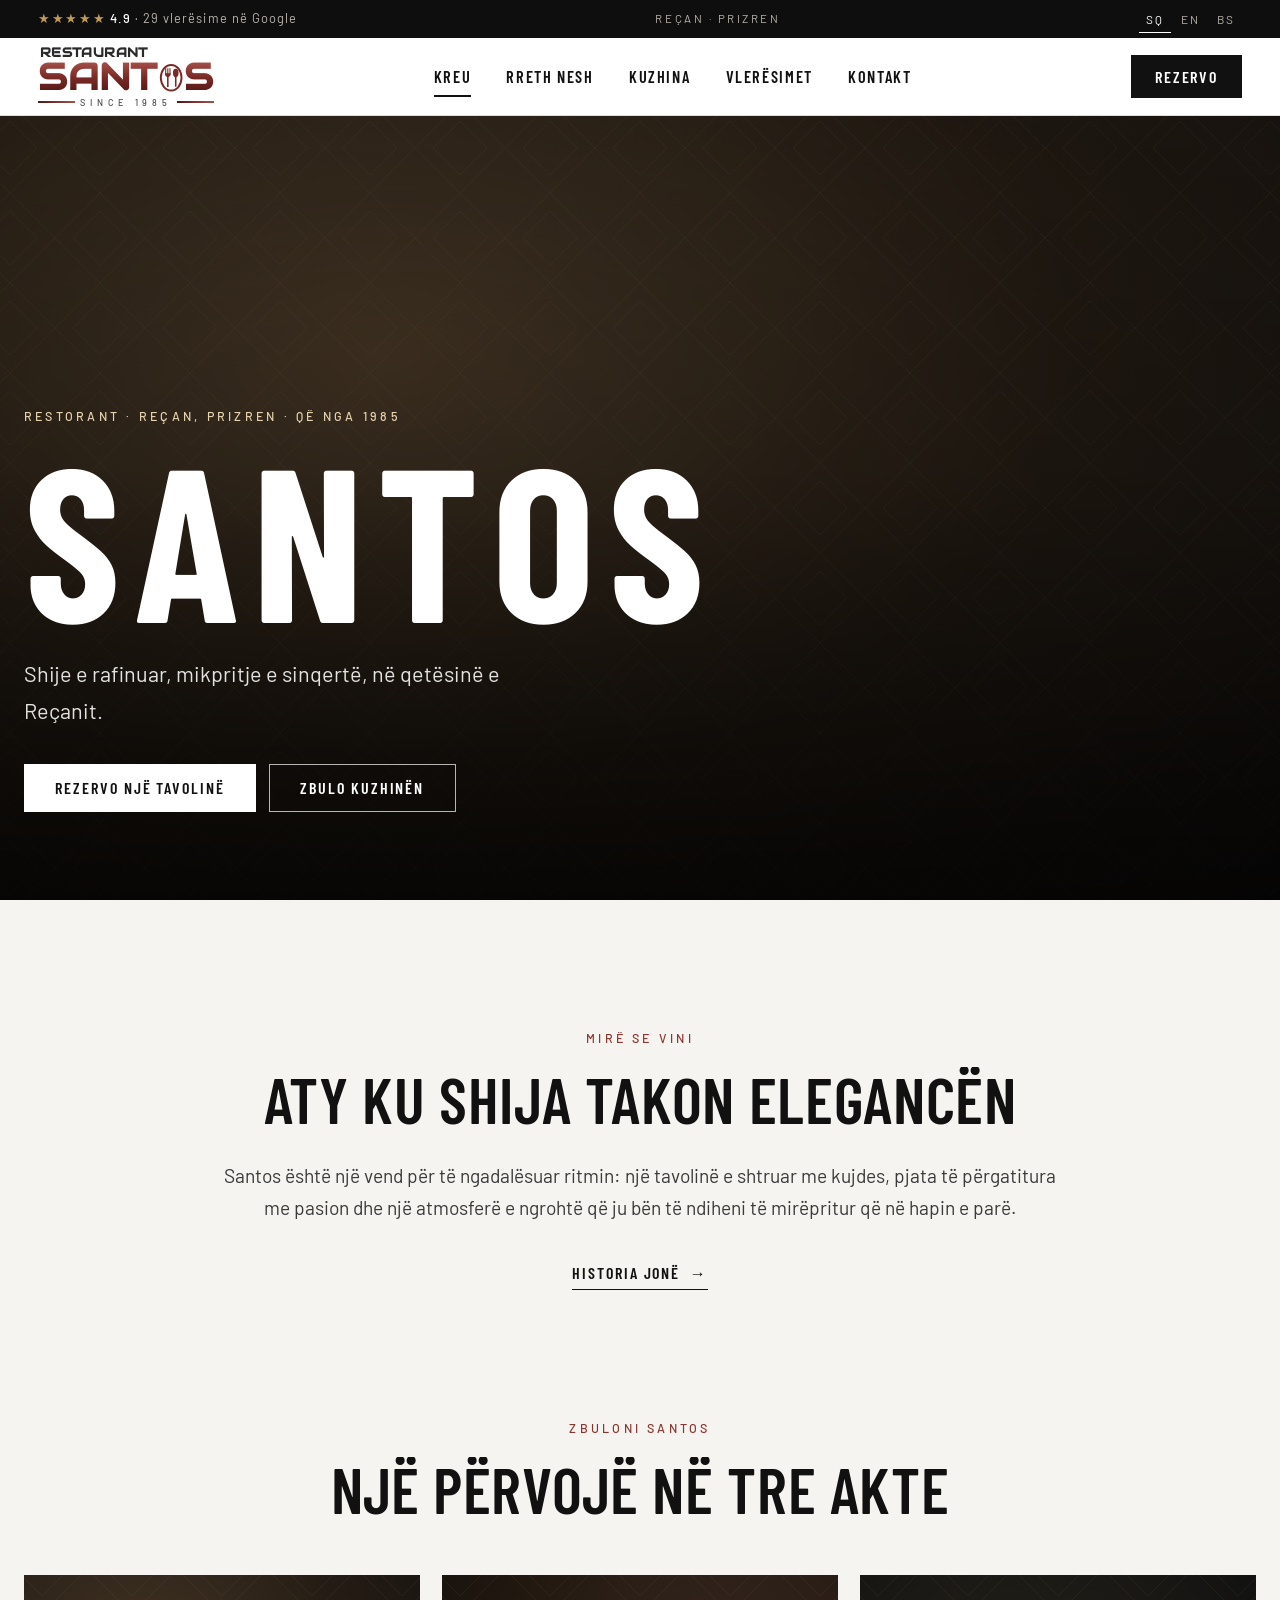
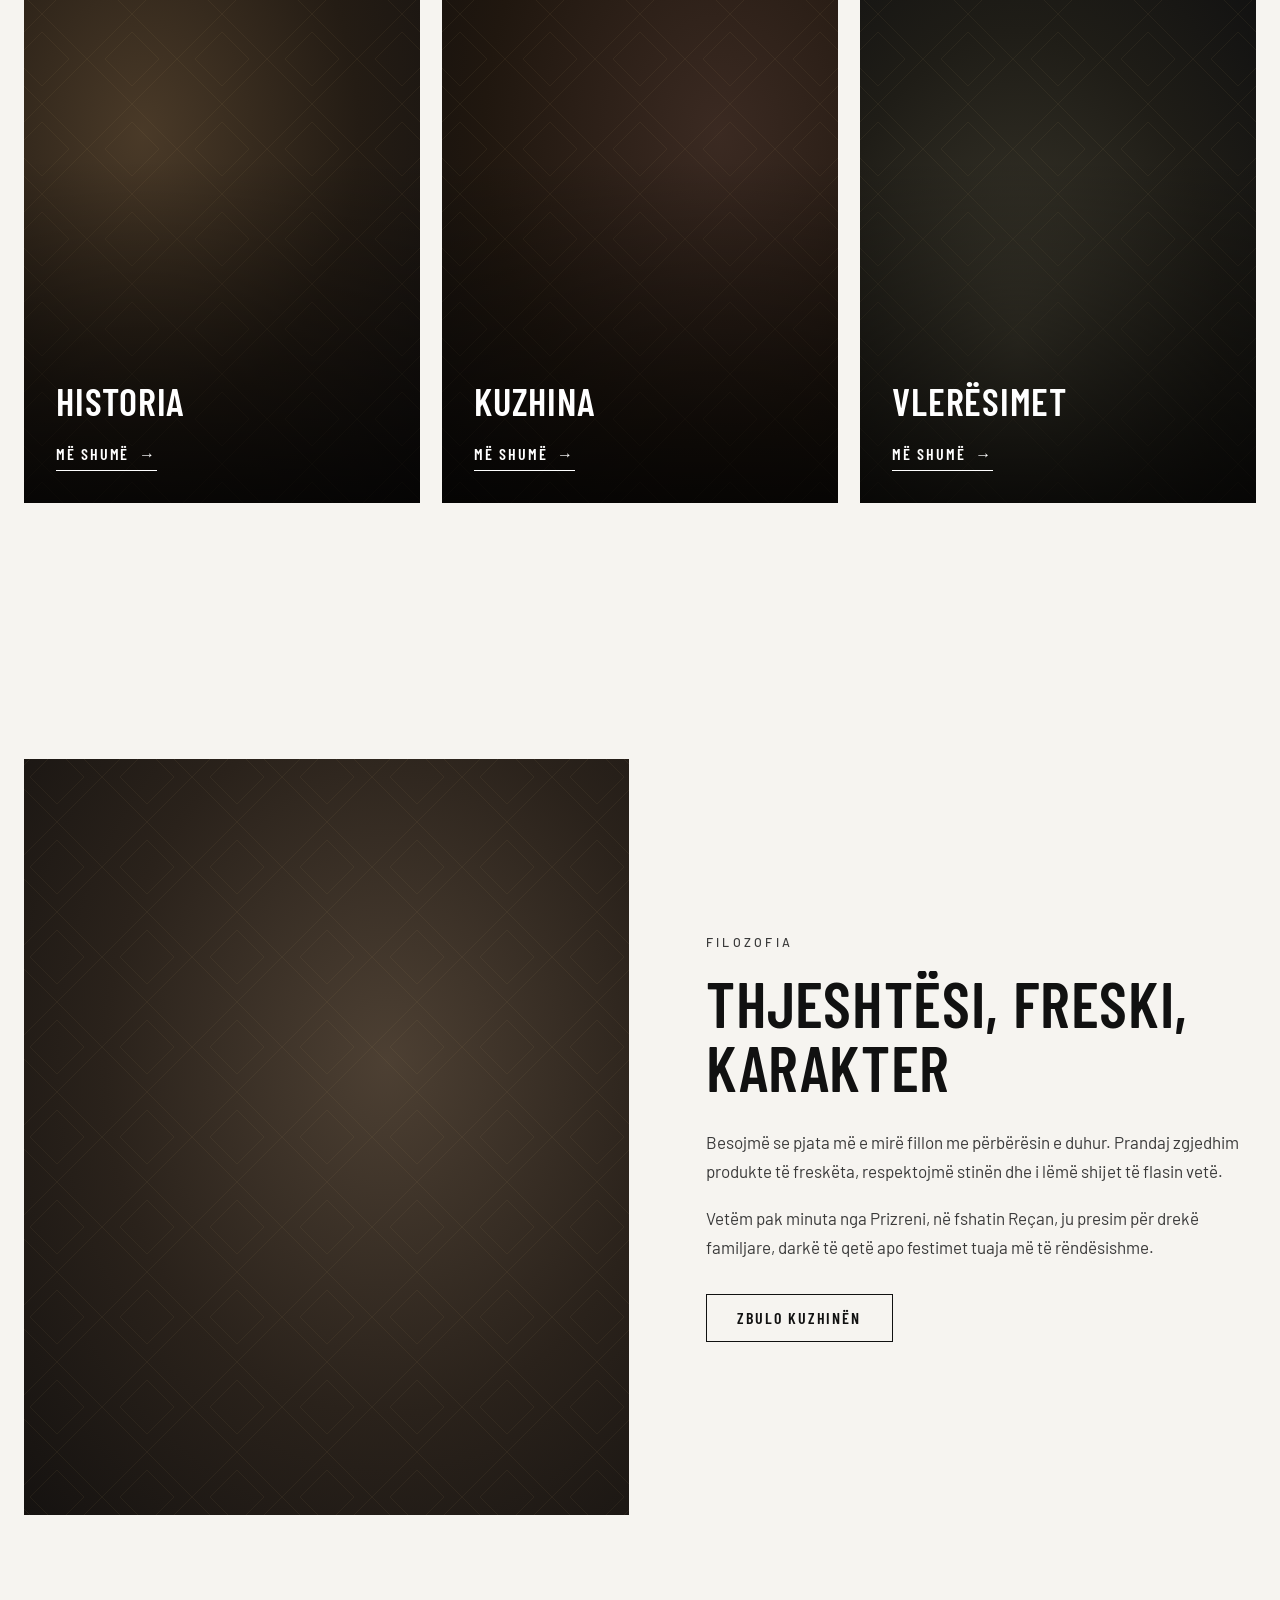
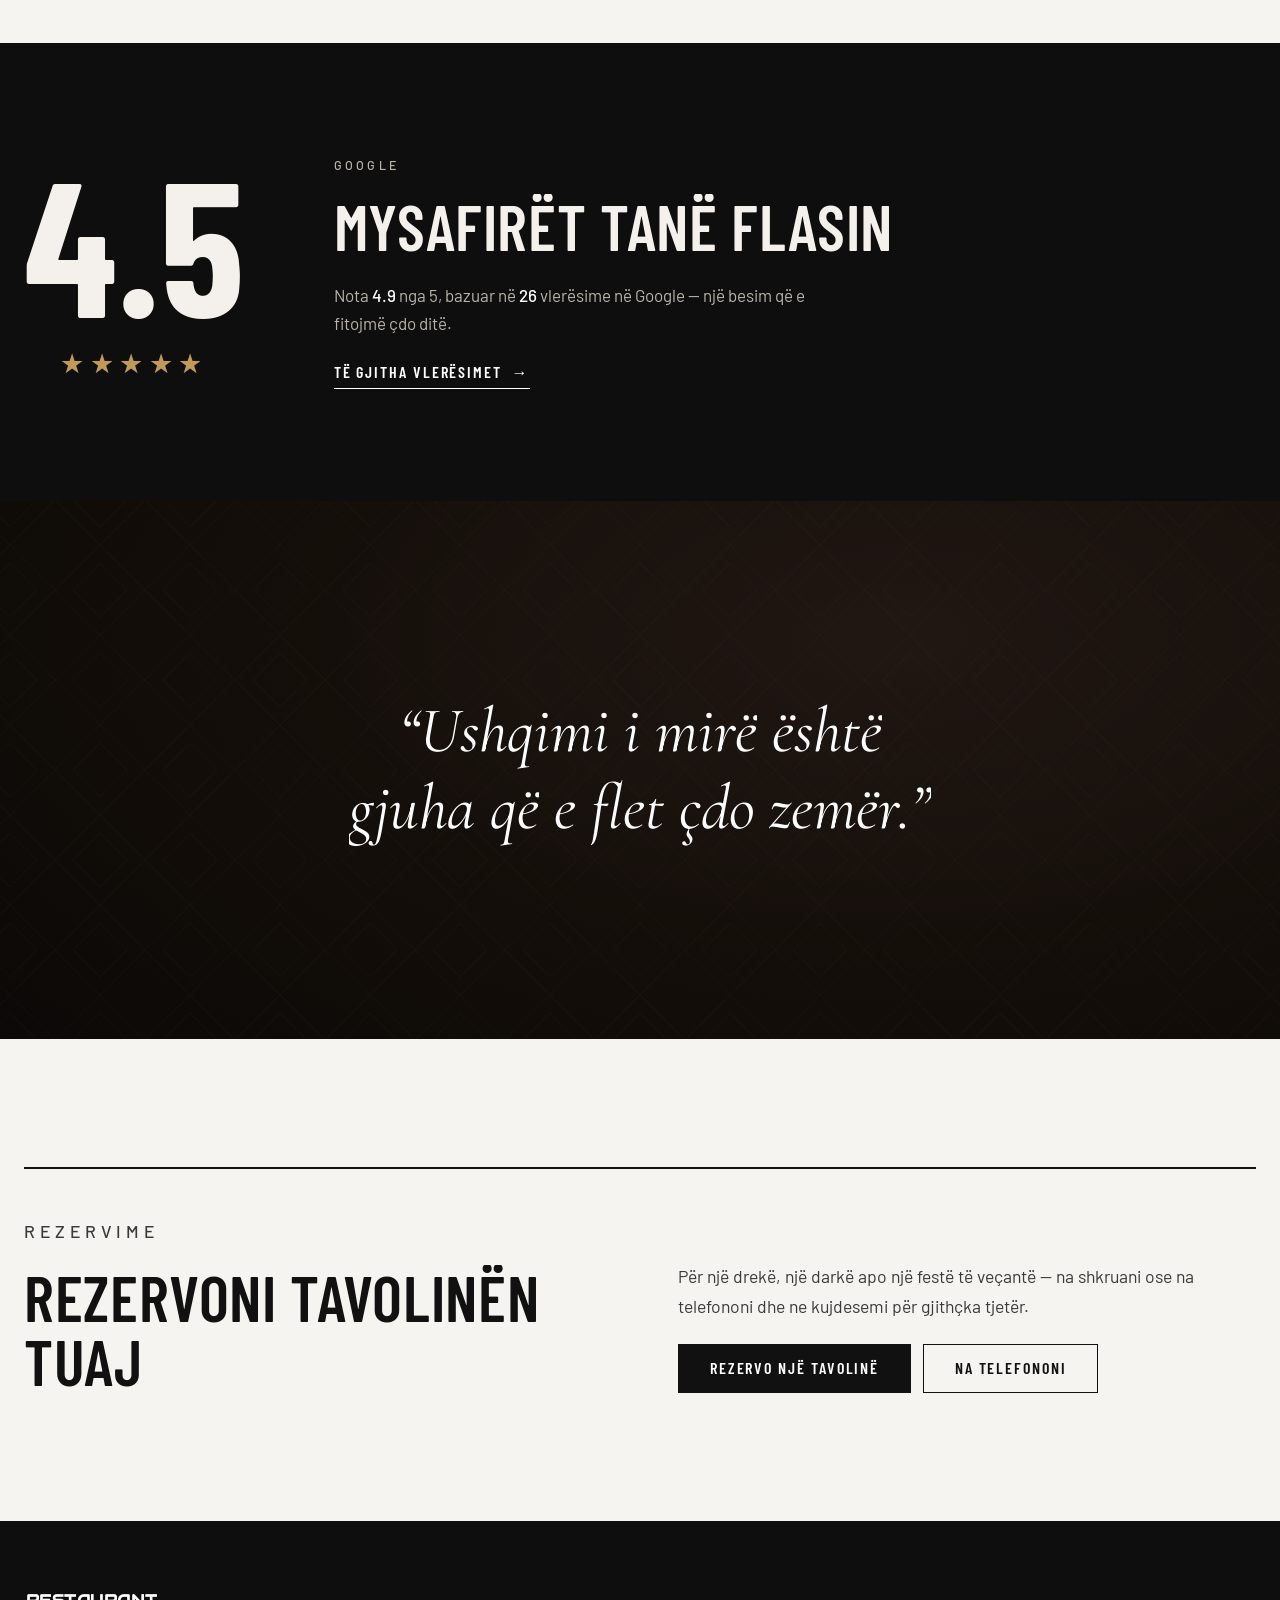
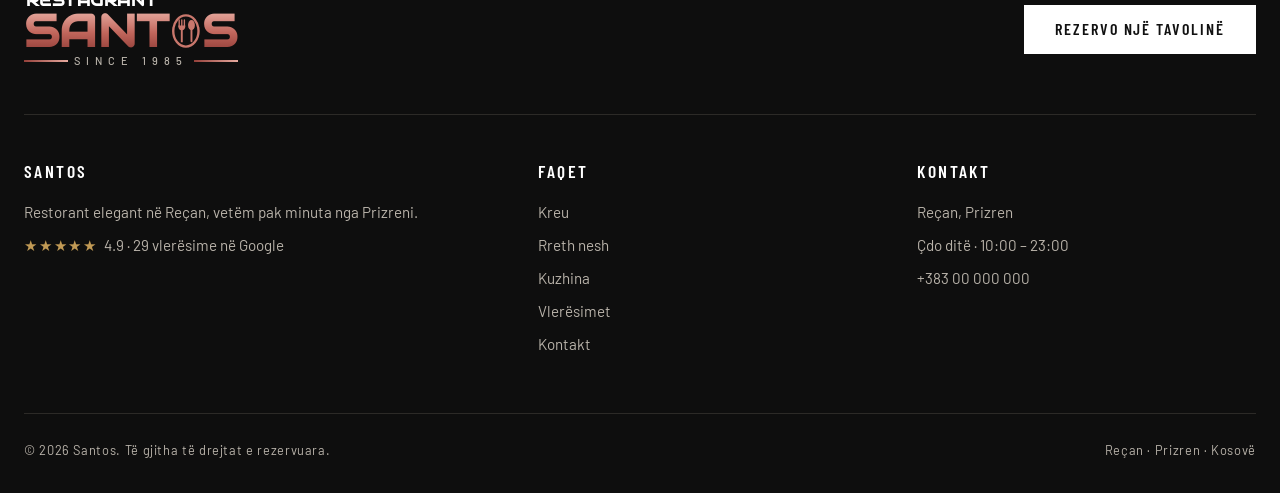
==== commit 21a8f309: "Add the real menu and the Santos logo Menu transcribed from the printed menu (cold starters, salads," ====
--- a/index.html
+++ b/index.html
@@ -11,7 +11,7 @@
   <link rel="icon" href="assets/favicon.svg" type="image/svg+xml">
   <link rel="preconnect" href="https://fonts.googleapis.com">
   <link rel="preconnect" href="https://fonts.gstatic.com" crossorigin>
-  <link href="https://fonts.googleapis.com/css2?family=Barlow+Condensed:wght@500;600;700&family=Barlow:wght@300;400;500&family=Cormorant+Garamond:ital,wght@1,400&display=swap" rel="stylesheet">
+  <link href="https://fonts.googleapis.com/css2?family=Audiowide&family=Barlow+Condensed:wght@500;600;700&family=Barlow:wght@300;400;500&family=Cormorant+Garamond:ital,wght@1,400&display=swap" rel="stylesheet">
   <link rel="stylesheet" href="assets/styles.css">
   <script>document.documentElement.className = "js";</script>
   <script type="application/ld+json">
@@ -25,7 +25,7 @@
   </script>
 </head><body>
   <div class="topbar">
-    <a href="vleresimet.html" class="topbar-rating"><span class="stars" aria-hidden="true">★★★★★</span> <strong>4.9</strong> · <span data-i18n="hero.rating">29 vlerësime në Google</span></a>
+    <a href="vleresimet.html" class="topbar-rating"><span class="stars" aria-hidden="true">★★★★★</span> <strong>4.9</strong><span class="tb-count"> · <span data-i18n="hero.rating">29 vlerësime në Google</span></span></a>
     <span class="topbar-place">Reçan · Prizren</span>
     <div class="lang" role="group" aria-label="Language">
       <button type="button" data-lang="sq" aria-pressed="true">SQ</button>
@@ -35,7 +35,7 @@
   </div>
 
   <header class="nav" id="nav">
-    <a href="index.html" class="brand" aria-label="Santos">SANTOS</a>
+    <a href="index.html" class="brand logo" aria-label="Restaurant Santos — since 1985"><span class="logo-top" aria-hidden="true">RESTAURANT</span><span class="logo-main" aria-hidden="true">SANT<svg class="logo-o" viewBox="0 0 40 48" aria-hidden="true"><ellipse cx="20" cy="24" rx="17" ry="21" fill="none" stroke="currentColor" stroke-width="3.2"/><path d="M11 9v8.5M14.5 9v8.5M18 9v8.5" stroke="currentColor" stroke-width="1.8" stroke-linecap="round"/><path d="M9.8 16.5h9.4V18c0 2.6-1.6 4.3-3.4 4.9V39h-2.6V22.9c-1.8-.6-3.4-2.3-3.4-4.9z" fill="currentColor"/><ellipse cx="27.5" cy="16" rx="4.6" ry="6.8" fill="currentColor"/><rect x="26.2" y="21" width="2.6" height="18" rx="1.3" fill="currentColor"/></svg>S</span><span class="logo-since" aria-hidden="true"><i></i>SINCE 1985<i></i></span></a>
     <nav class="nav-links" aria-label="Main">
         <a href="index.html" data-i18n="nav.home" aria-current="page">Kreu</a>
         <a href="rreth-nesh.html" data-i18n="nav.about">Rreth nesh</a>
@@ -62,7 +62,7 @@
       <div class="media tone-1 hero-media"><img src="images/hero.jpg" alt="" loading="lazy" onerror="this.remove()"></div>
       <div class="hero-shade" aria-hidden="true"></div>
       <div class="container hero-content">
-        <p class="eyebrow reveal" data-i18n="hero.eyebrow">Restorant · Reçan, Prizren</p>
+        <p class="eyebrow reveal" data-i18n="hero.eyebrow">Restorant · Reçan, Prizren · Që nga 1985</p>
         <h1 class="hero-title" aria-label="Santos">SANTOS</h1>
         <p class="hero-sub reveal" data-i18n="hero.sub">Shije e rafinuar, mikpritje e sinqertë, në qetësinë e Reçanit.</p>
         <div class="hero-cta reveal">
@@ -167,7 +167,7 @@
   <footer class="footer">
     <div class="container">
       <div class="footer-top">
-        <a href="index.html" class="brand">SANTOS</a>
+        <a href="index.html" class="brand logo logo-light" aria-label="Restaurant Santos — since 1985"><span class="logo-top" aria-hidden="true">RESTAURANT</span><span class="logo-main" aria-hidden="true">SANT<svg class="logo-o" viewBox="0 0 40 48" aria-hidden="true"><ellipse cx="20" cy="24" rx="17" ry="21" fill="none" stroke="currentColor" stroke-width="3.2"/><path d="M11 9v8.5M14.5 9v8.5M18 9v8.5" stroke="currentColor" stroke-width="1.8" stroke-linecap="round"/><path d="M9.8 16.5h9.4V18c0 2.6-1.6 4.3-3.4 4.9V39h-2.6V22.9c-1.8-.6-3.4-2.3-3.4-4.9z" fill="currentColor"/><ellipse cx="27.5" cy="16" rx="4.6" ry="6.8" fill="currentColor"/><rect x="26.2" y="21" width="2.6" height="18" rx="1.3" fill="currentColor"/></svg>S</span><span class="logo-since" aria-hidden="true"><i></i>SINCE 1985<i></i></span></a>
         <a href="kontakt.html#rezervo" class="btn btn-light" data-i18n="cta.reserve">Rezervo një tavolinë</a>
       </div>
       <div class="footer-grid">
--- a/assets/styles.css
+++ b/assets/styles.css
@@ -7,7 +7,8 @@
   --line: #e2ddd5;
   --dark: #0e0e0e;
   --dark-2: #1a1917;
-  --accent: #a8834b;
+  --accent: #8a3530;
+  --star: #c19a55;
   --on-dark: #f4f1ec;
   --on-dark-dim: #b9b3aa;
   --head: "Barlow Condensed", "Arial Narrow", "Helvetica Neue", Arial, sans-serif;
@@ -57,7 +58,7 @@
   margin-bottom: 1.1rem;
 }
 .lead { font-size: 1.2rem; color: var(--ink-soft); margin-top: 1.8rem; }
-.stars { color: var(--accent); letter-spacing: 0.12em; }
+.stars { color: var(--star); letter-spacing: 0.12em; }
 
 /* ---------- Buttons ---------- */
 .btn {
@@ -110,6 +111,24 @@
 }
 .lang button:hover { color: #fff; }
 .lang button[aria-pressed="true"] { color: #fff; box-shadow: inset 0 -1px 0 #fff; }
+
+/* ---------- Logo ---------- */
+.brand.logo { display: inline-flex; flex-direction: column; align-items: stretch; font-size: 18px; letter-spacing: 0; margin-right: 0; line-height: 1; }
+.logo-top { font-family: "Audiowide", var(--head); font-size: 0.74em; letter-spacing: 0.03em; color: #2a2a2a; margin: 0 0 0.12em 0.1em; }
+.logo-main {
+  display: flex; align-items: center;
+  font-family: "Audiowide", var(--head); font-size: 2.05em; line-height: 0.9; letter-spacing: 0.01em;
+  background: linear-gradient(180deg, #a8514a 0%, #7a2a26 50%, #4f1714 100%);
+  -webkit-background-clip: text; background-clip: text; color: transparent;
+}
+.logo-o { width: 0.66em; height: 0.8em; margin: 0 0.03em; color: #7a2a26; flex: none; }
+.logo-since { display: flex; align-items: center; gap: 0.55em; margin-top: 0.35em; font-family: var(--body); font-weight: 500; font-size: 0.5em; letter-spacing: 0.55em; color: #4a4a4a; white-space: nowrap; }
+.logo-since i { flex: 1; height: 2px; min-width: 0.8em; background: linear-gradient(90deg, #4f1714, #a8514a); }
+.logo-light .logo-top { color: #fff; }
+.logo-light .logo-main { background-image: linear-gradient(180deg, #e7aa9f 0%, #c0655b 55%, #94403a 100%); }
+.logo-light .logo-o { color: #c9776c; }
+.logo-light .logo-since { color: var(--on-dark-dim); }
+.logo-light .logo-since i { background: linear-gradient(90deg, #94403a, #e7aa9f); }
 
 /* ---------- Header ---------- */
 .nav {
@@ -235,7 +254,7 @@
 .rating-num { text-align: center; }
 .rating-num > span { display: block; font-family: var(--head); font-weight: 700; font-size: clamp(7rem, 16vw, 12rem); line-height: 0.85; }
 .stars-fill { position: relative; display: inline-block; font-size: 1.7rem; letter-spacing: 0.2em; color: #3a3833; margin-top: 1rem; }
-.stars-fill::before { content: "★★★★★"; position: absolute; left: 0; top: 0; width: 0; overflow: hidden; color: var(--accent); white-space: nowrap; transition: width 1.8s var(--ease-out) 0.3s; }
+.stars-fill::before { content: "★★★★★"; position: absolute; left: 0; top: 0; width: 0; overflow: hidden; color: var(--star); white-space: nowrap; transition: width 1.8s var(--ease-out) 0.3s; }
 .stars-fill.in::before { width: 98%; }
 .rating-text p { color: var(--on-dark-dim); max-width: 52ch; }
 .rating-text strong { color: #fff; font-weight: 500; }
@@ -286,6 +305,7 @@
 .dish-price { font-family: var(--head); font-weight: 600; font-size: 1.3rem; }
 .dish p { margin: 0.3rem 0 0; color: var(--muted); font-size: 0.95rem; }
 @keyframes dishIn { from { opacity: 0; transform: translateY(12px); } }
+.menu-note { text-align: center; color: var(--muted); font-size: 0.9rem; margin: 2.4rem 0 0; }
 .menu-empty { max-width: 680px; margin: 0 auto; text-align: center; background: var(--paper); border: 1px solid var(--line); padding: 3.4rem 2rem; }
 .menu-empty h3 { font-size: 2rem; margin-bottom: 1rem; }
 .menu-empty p { color: var(--ink-soft); }
@@ -333,7 +353,7 @@
 
 /* ---------- Footer ---------- */
 .footer { background: var(--dark); color: var(--on-dark-dim); padding: 4.5rem 0 2rem; }
-.footer .brand { color: #fff; font-size: 2.4rem; }
+.footer .brand.logo { font-size: 22px; }
 .footer-top { display: flex; justify-content: space-between; align-items: center; gap: 1.5rem; flex-wrap: wrap; padding-bottom: 3rem; border-bottom: 1px solid #2c2a27; }
 .footer-grid { display: grid; grid-template-columns: 1.4fr 1fr 1fr; gap: 2.5rem; padding: 3rem 0; border-bottom: 1px solid #2c2a27; }
 .footer h4 { color: #fff; font-size: 1.1rem; letter-spacing: 0.14em; margin-bottom: 1.2rem; }
@@ -361,7 +381,7 @@
   .nav { height: 66px; }
   .hero-home { min-height: max(520px, calc(100svh - var(--topbar) - 66px)); }
   .topbar-place { display: none; }
-  .topbar-rating [data-i18n] { display: none; }
+  .topbar-rating .tb-count { display: none; }
   .tiles { grid-template-columns: 1fr; }
   .tile { aspect-ratio: 4 / 3; }
   .tile p { max-height: none; opacity: 1; margin-bottom: 1rem; }
@@ -381,7 +401,7 @@
 @media (max-width: 600px) {
   body { font-size: 16px; }
   .container { width: min(1280px, 100% - 2rem); }
-  .brand { font-size: 1.6rem; }
+  .brand.logo { font-size: 14px; }
   .features { grid-template-columns: 1fr; }
   .details > div { grid-template-columns: 1fr; gap: 0.2rem; }
   .form { grid-template-columns: 1fr; }
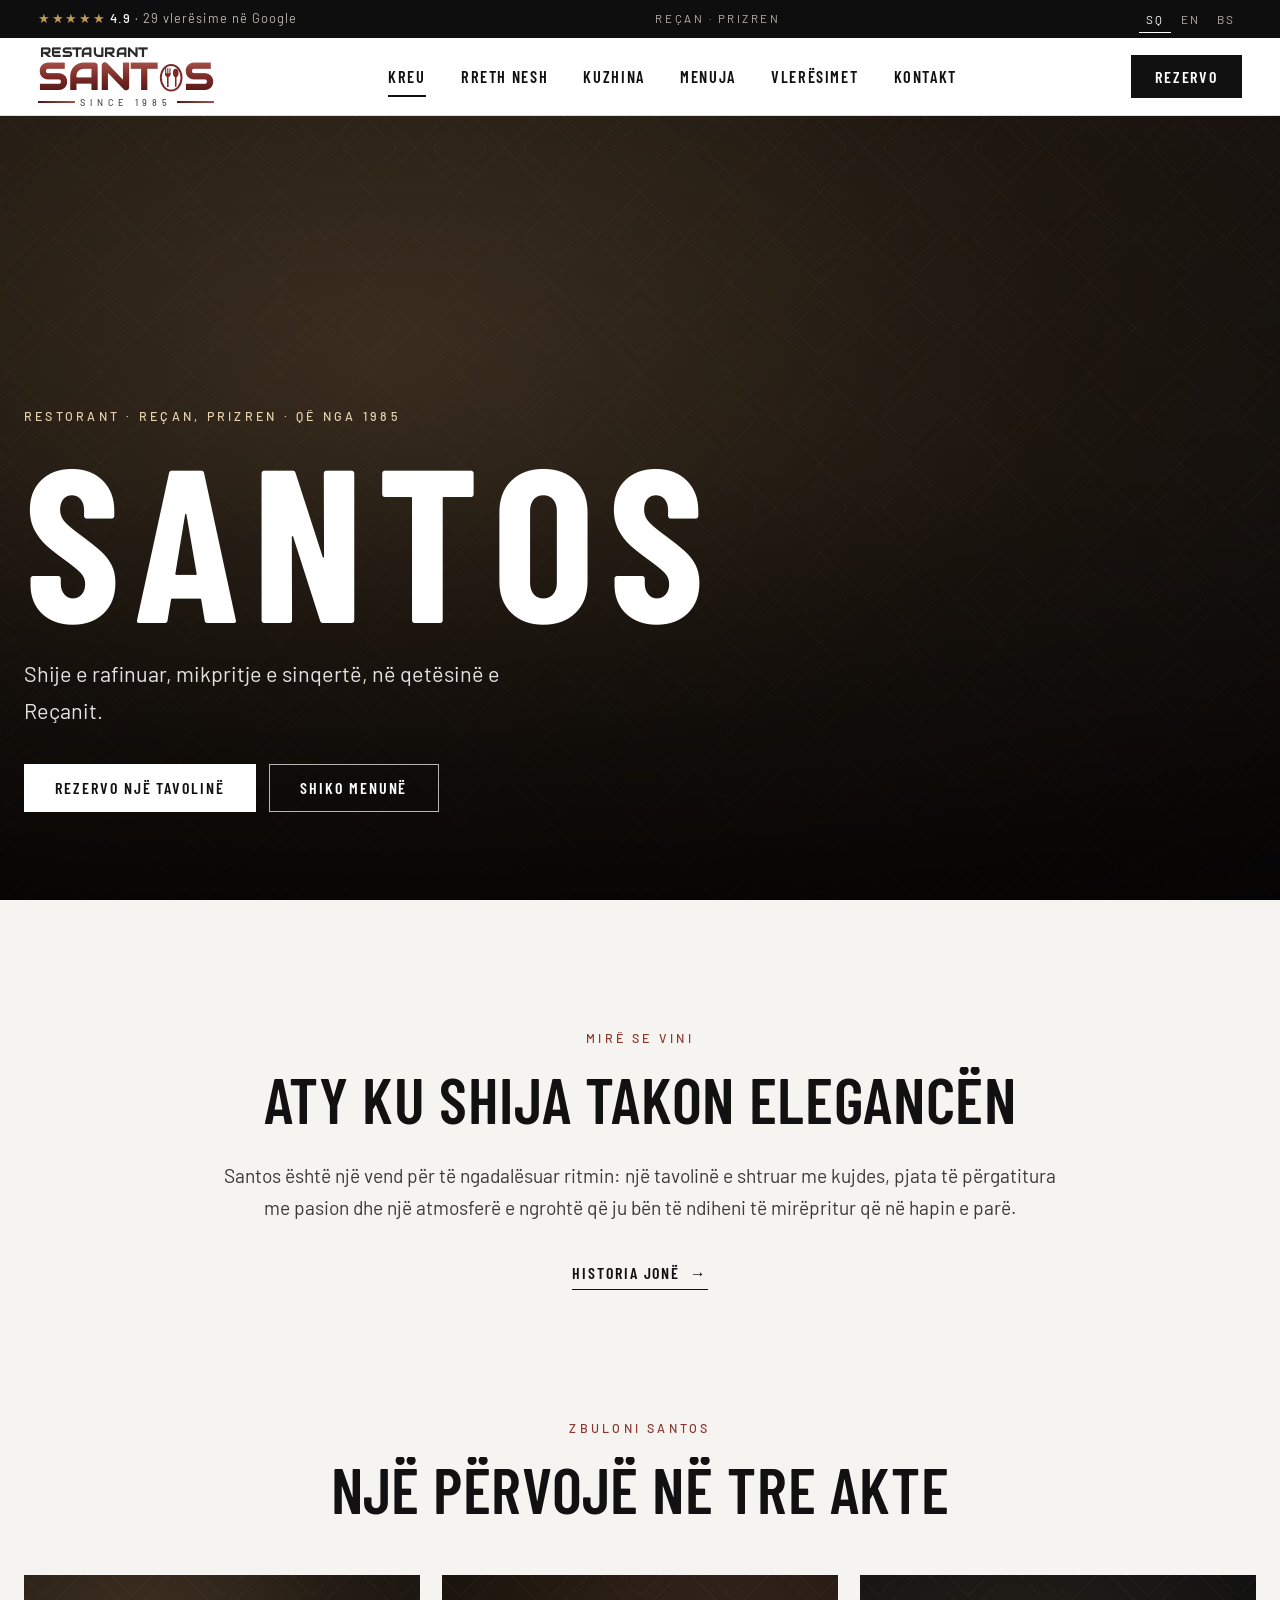
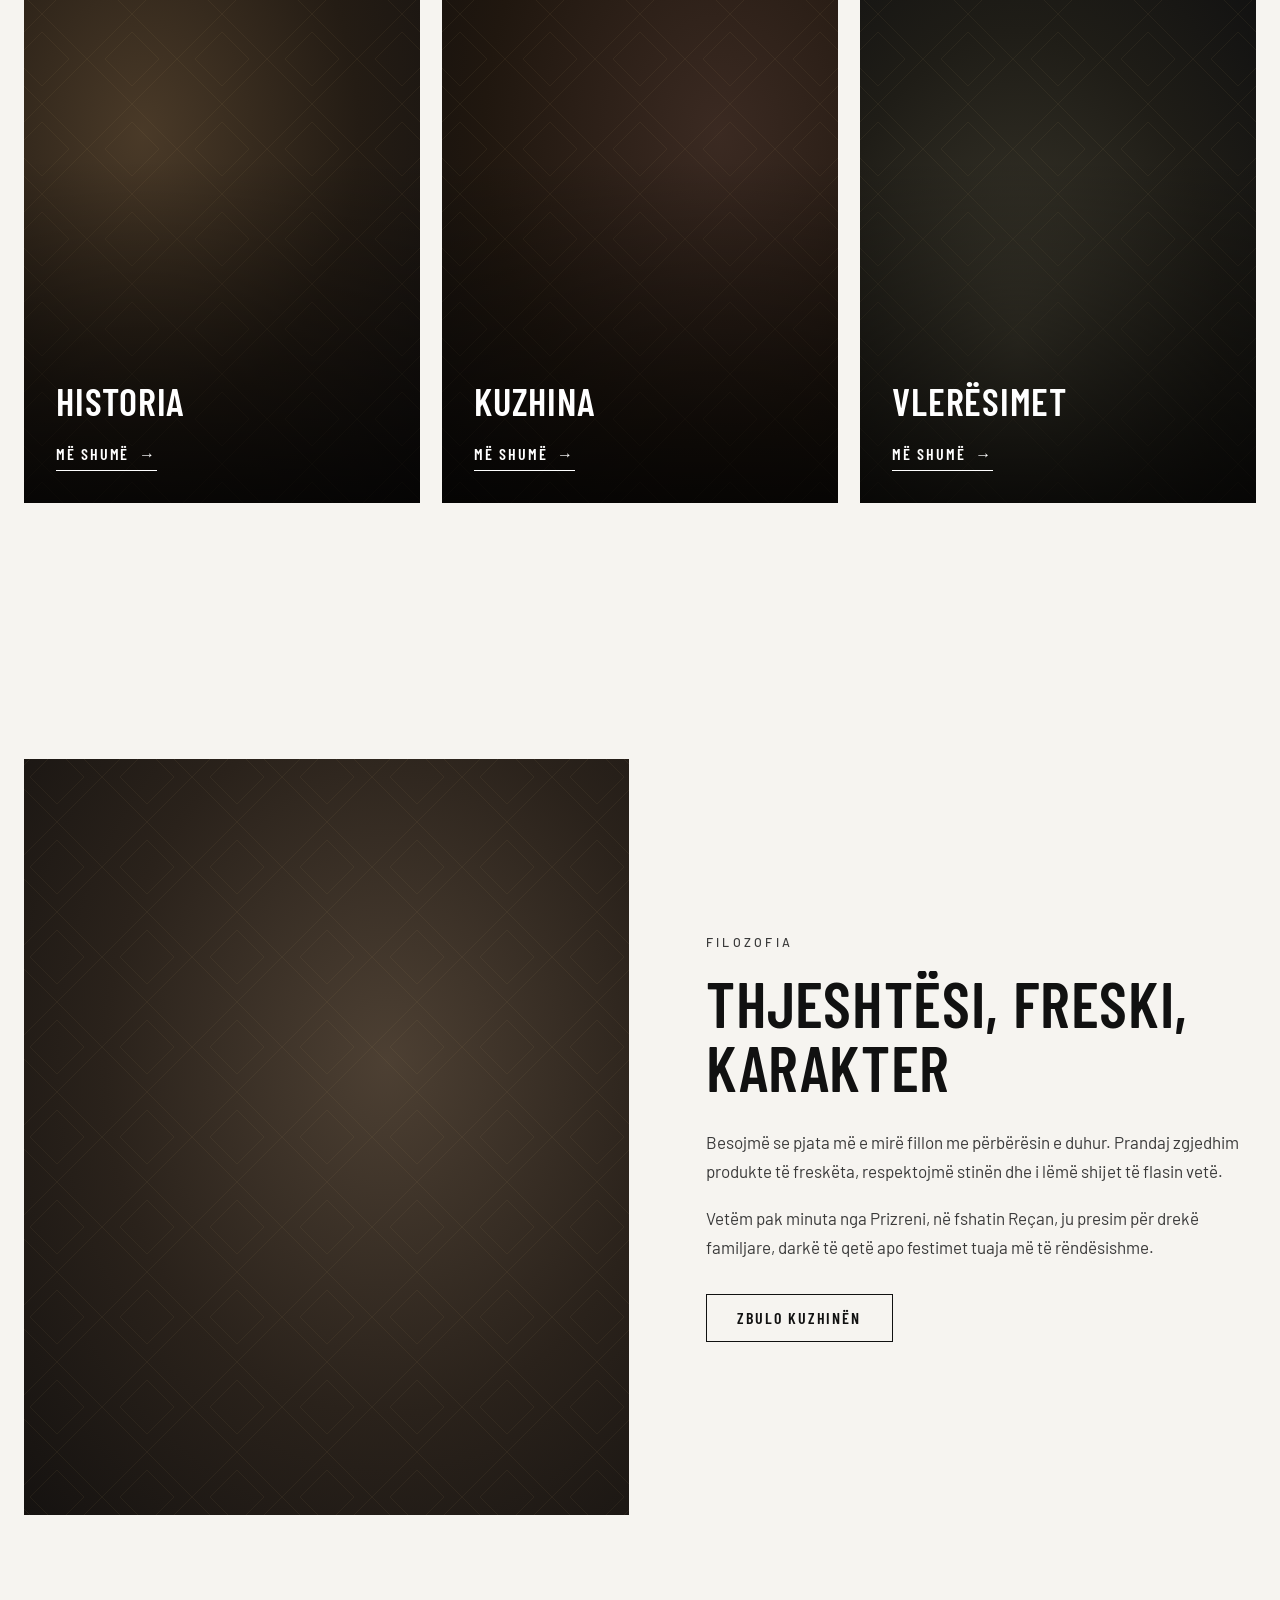
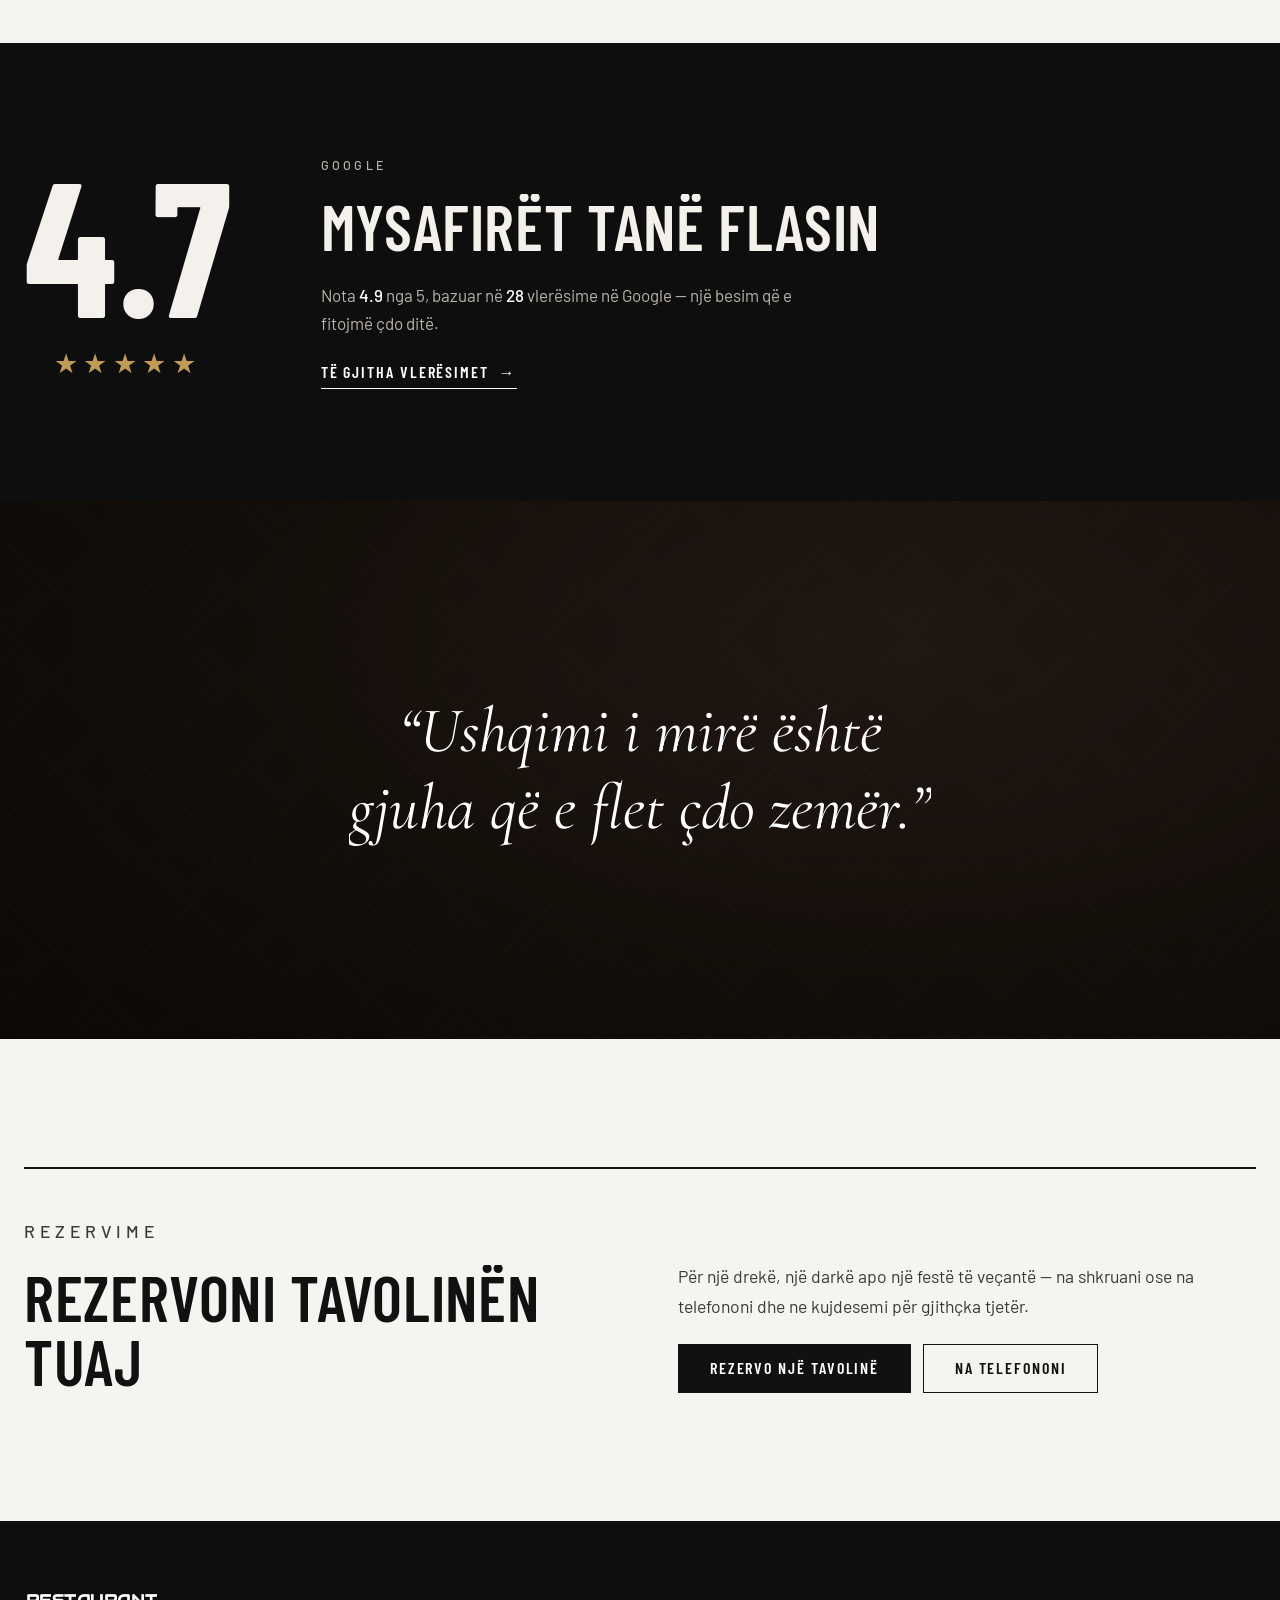
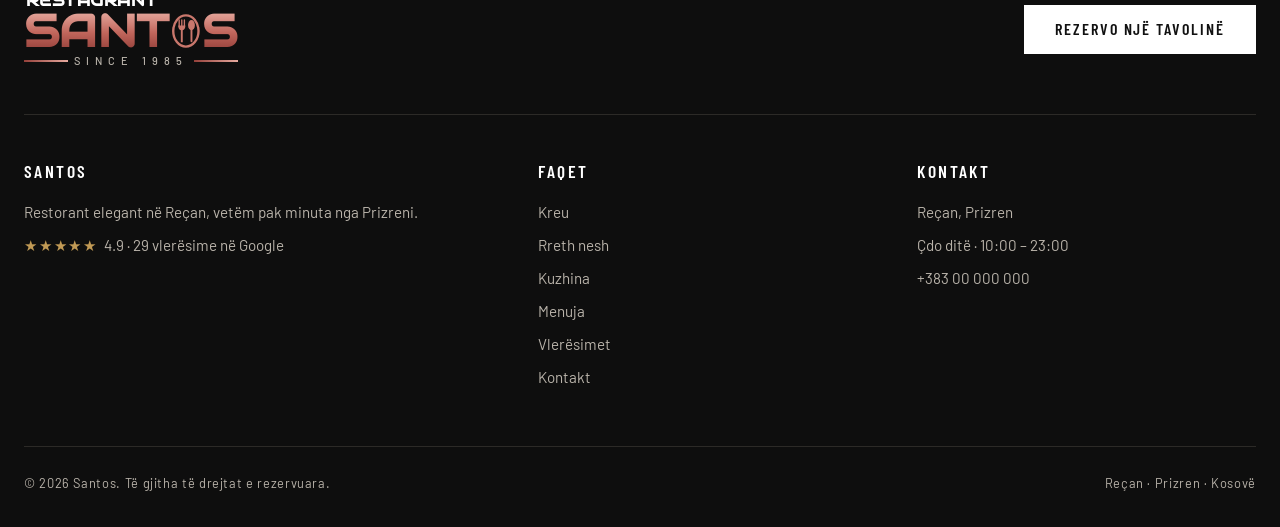
==== commit 14a19c63: "Move the menu to its own page with all sections in one scroll New menu.html lists every category top" ====
--- a/index.html
+++ b/index.html
@@ -40,6 +40,7 @@
         <a href="index.html" data-i18n="nav.home" aria-current="page">Kreu</a>
         <a href="rreth-nesh.html" data-i18n="nav.about">Rreth nesh</a>
         <a href="kuzhina.html" data-i18n="nav.kitchen">Kuzhina</a>
+        <a href="menu.html" data-i18n="nav.menu">Menuja</a>
         <a href="vleresimet.html" data-i18n="nav.reviews">Vlerësimet</a>
         <a href="kontakt.html" data-i18n="nav.contact">Kontakt</a>
     </nav>
@@ -51,6 +52,7 @@
       <a href="index.html" data-i18n="nav.home" aria-current="page">Kreu</a>
         <a href="rreth-nesh.html" data-i18n="nav.about">Rreth nesh</a>
         <a href="kuzhina.html" data-i18n="nav.kitchen">Kuzhina</a>
+        <a href="menu.html" data-i18n="nav.menu">Menuja</a>
         <a href="vleresimet.html" data-i18n="nav.reviews">Vlerësimet</a>
         <a href="kontakt.html" data-i18n="nav.contact">Kontakt</a>
       <a href="kontakt.html#rezervo" class="btn btn-dark" data-i18n="cta.reserve">Rezervo një tavolinë</a>
@@ -67,7 +69,7 @@
         <p class="hero-sub reveal" data-i18n="hero.sub">Shije e rafinuar, mikpritje e sinqertë, në qetësinë e Reçanit.</p>
         <div class="hero-cta reveal">
           <a href="kontakt.html#rezervo" class="btn btn-light" data-i18n="cta.reserve">Rezervo një tavolinë</a>
-          <a href="kuzhina.html" class="btn btn-ghost-light" data-i18n="hero.cta2">Zbulo kuzhinën</a>
+          <a href="menu.html" class="btn btn-ghost-light" data-i18n="menu.cta">Shiko menunë</a>
         </div>
       </div>
     </section>
@@ -182,6 +184,7 @@
             <li><a href="index.html" data-i18n="nav.home">Kreu</a></li>
             <li><a href="rreth-nesh.html" data-i18n="nav.about">Rreth nesh</a></li>
             <li><a href="kuzhina.html" data-i18n="nav.kitchen">Kuzhina</a></li>
+            <li><a href="menu.html" data-i18n="nav.menu">Menuja</a></li>
             <li><a href="vleresimet.html" data-i18n="nav.reviews">Vlerësimet</a></li>
             <li><a href="kontakt.html" data-i18n="nav.contact">Kontakt</a></li>
           </ul>
--- a/assets/styles.css
+++ b/assets/styles.css
@@ -298,13 +298,43 @@
 .menu-tabs button { background: none; border: 1px solid var(--line); color: var(--ink); padding: 0.7rem 1.3rem; font-family: var(--head); font-weight: 600; font-size: 1rem; letter-spacing: 0.1em; text-transform: uppercase; cursor: pointer; }
 .menu-tabs button[aria-selected="true"] { background: var(--ink); color: #fff; border-color: var(--ink); }
 .menu-list { display: grid; grid-template-columns: 1fr 1fr; gap: 0 4rem; }
+.menu-full .dish { animation: none; }
 .dish { padding: 1.3rem 0; border-bottom: 1px solid var(--line); animation: dishIn 0.6s var(--ease-out) both; }
 .dish-top { display: flex; align-items: baseline; gap: 1rem; }
-.dish-name { font-family: var(--head); font-weight: 600; font-size: 1.4rem; text-transform: uppercase; }
-.dish-dots { flex: 1; border-bottom: 1px dotted #c9c2b6; transform: translateY(-5px); }
-.dish-price { font-family: var(--head); font-weight: 600; font-size: 1.3rem; }
+.dish-name { font-family: var(--head); font-weight: 600; font-size: 1.4rem; text-transform: uppercase; line-height: 1.15; }
+.dish-dots { flex: 1; min-width: 1.5rem; border-bottom: 1px dotted #c9c2b6; transform: translateY(-5px); }
+.dish-price { font-family: var(--head); font-weight: 600; font-size: 1.3rem; white-space: nowrap; }
 .dish p { margin: 0.3rem 0 0; color: var(--muted); font-size: 0.95rem; }
 @keyframes dishIn { from { opacity: 0; transform: translateY(12px); } }
+/* full menu page */
+.menu-jump {
+  position: sticky; top: 78px; z-index: 90;
+  display: flex; gap: 0.3rem; justify-content: safe center;
+  overflow-x: auto; scrollbar-width: none; -webkit-overflow-scrolling: touch;
+  padding: 0.75rem clamp(1rem, 3vw, 2.5rem);
+  background: rgba(255, 255, 255, 0.96); backdrop-filter: blur(10px); -webkit-backdrop-filter: blur(10px);
+  border-bottom: 1px solid var(--line);
+  transition: top 0.4s var(--ease-out);
+}
+.menu-jump::-webkit-scrollbar { display: none; }
+body.nav-hidden .menu-jump { top: 0; }
+.menu-jump a {
+  flex: none; padding: 0.5rem 0.8rem;
+  font-family: var(--head); font-weight: 600; font-size: 0.95rem; letter-spacing: 0.06em; text-transform: uppercase;
+  color: var(--muted); border: 1px solid transparent; transition: color 0.2s, border-color 0.2s, background 0.2s;
+}
+.menu-jump a:hover { color: var(--ink); }
+.menu-jump a.active { color: #fff; background: var(--ink); border-color: var(--ink); }
+.menu-full { padding-top: clamp(3rem, 6vw, 5rem); }
+.menu-cat { padding: 0 0 clamp(3rem, 6vw, 4.5rem); }
+.menu-cat + .menu-cat { padding-top: clamp(1rem, 2vw, 1.5rem); }
+.menu-cat-title {
+  display: flex; align-items: baseline; gap: 1rem;
+  font-size: clamp(2.2rem, 4.4vw, 3.4rem);
+  padding-bottom: 1rem; margin-bottom: 0.6rem; border-bottom: 2px solid var(--ink);
+}
+.menu-cat-num { font-size: 0.42em; letter-spacing: 0.1em; color: var(--accent); }
+.menu-teaser .btn { margin-top: 0.6rem; }
 .menu-note { text-align: center; color: var(--muted); font-size: 0.9rem; margin: 2.4rem 0 0; }
 .menu-empty { max-width: 680px; margin: 0 auto; text-align: center; background: var(--paper); border: 1px solid var(--line); padding: 3.4rem 2rem; }
 .menu-empty h3 { font-size: 2rem; margin-bottom: 1rem; }
@@ -379,6 +409,7 @@
   .burger { display: block; }
   .nav-right > .btn { display: none; }
   .nav { height: 66px; }
+  .menu-jump { top: 66px; justify-content: flex-start; }
   .hero-home { min-height: max(520px, calc(100svh - var(--topbar) - 66px)); }
   .topbar-place { display: none; }
   .topbar-rating .tb-count { display: none; }
@@ -406,6 +437,10 @@
   .details > div { grid-template-columns: 1fr; gap: 0.2rem; }
   .form { grid-template-columns: 1fr; }
   .hero-cta .btn, .cta .row .btn { flex: 1 1 100%; }
+  .menu-tabs { flex-wrap: nowrap; justify-content: flex-start; overflow-x: auto; margin: 0 -1rem 2.2rem; padding: 0 1rem 0.4rem; scrollbar-width: none; -webkit-overflow-scrolling: touch; }
+  .menu-tabs::-webkit-scrollbar { display: none; }
+  .menu-tabs button { flex: none; }
+  .dish-name { font-size: 1.25rem; }
   .carousel { width: 280px; height: 400px; margin: -200px 0 0 -140px; }
   .footer-grid { grid-template-columns: 1fr; }
 }
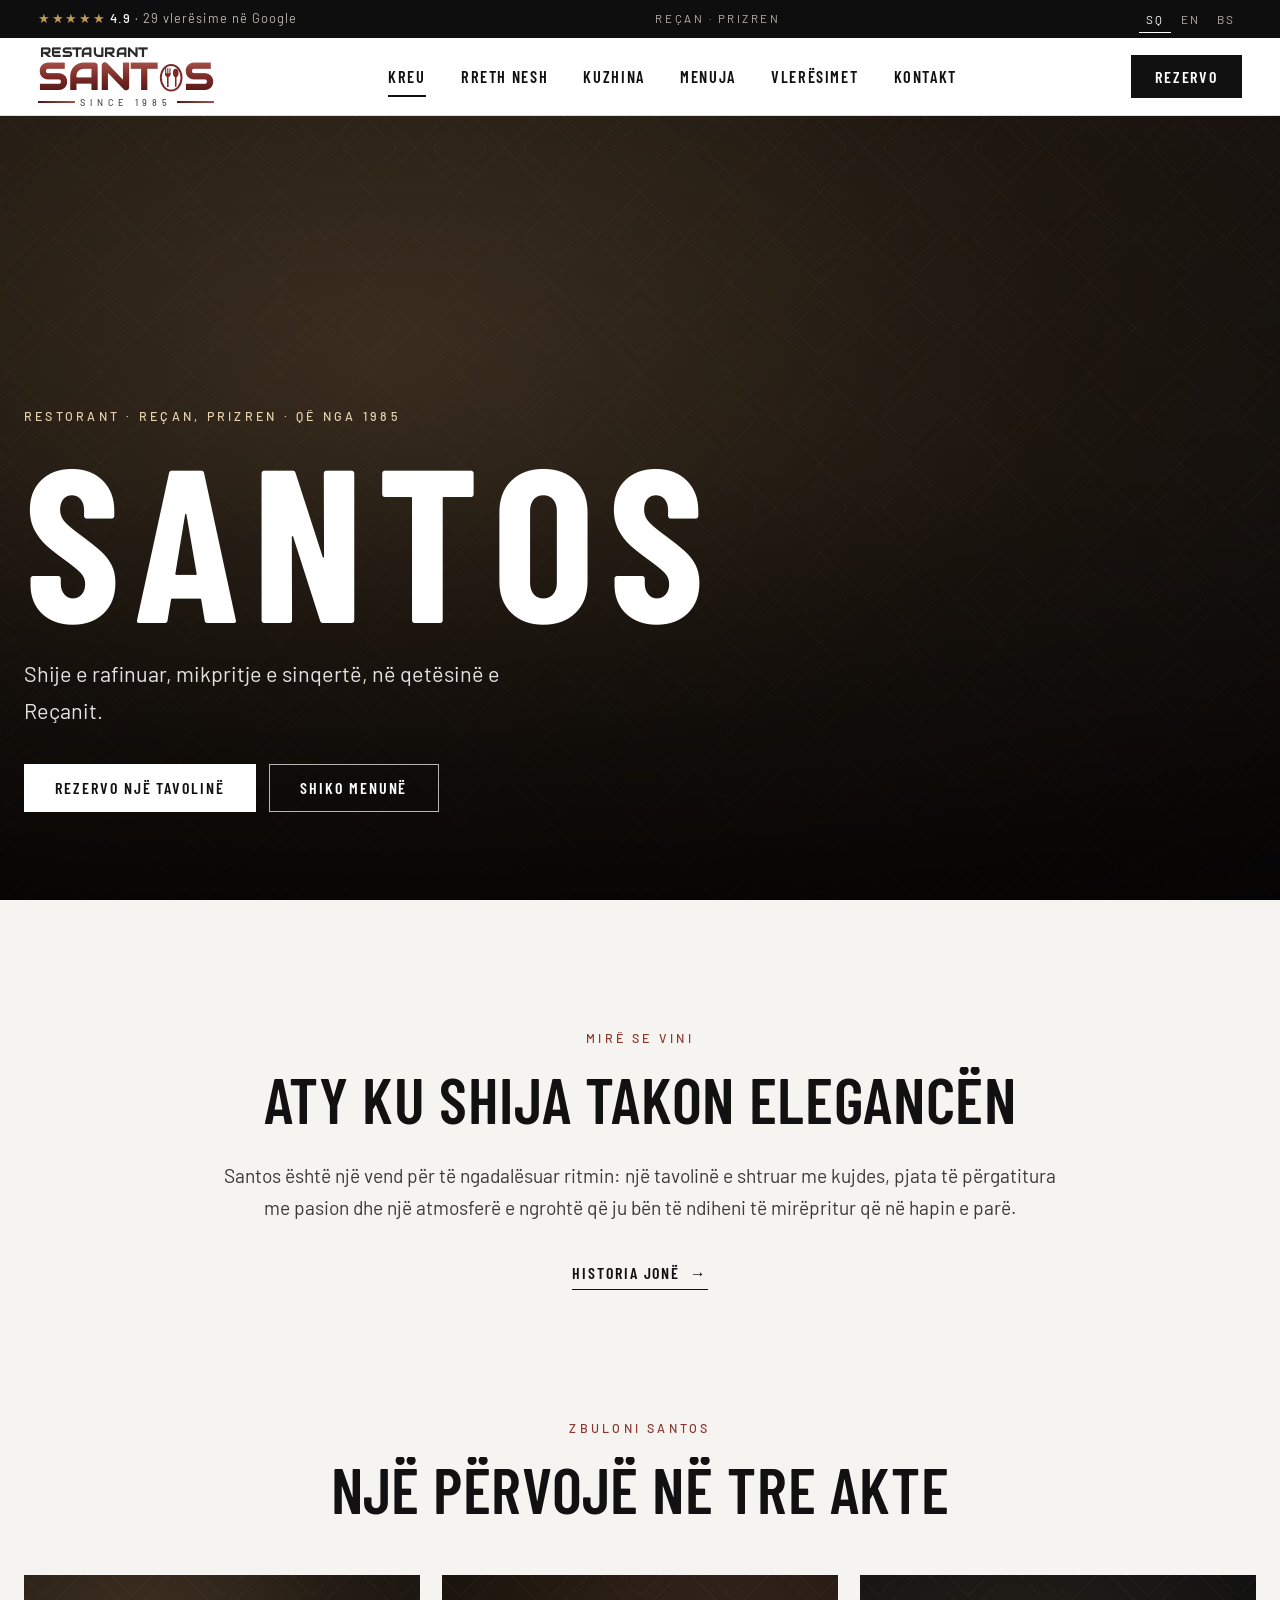
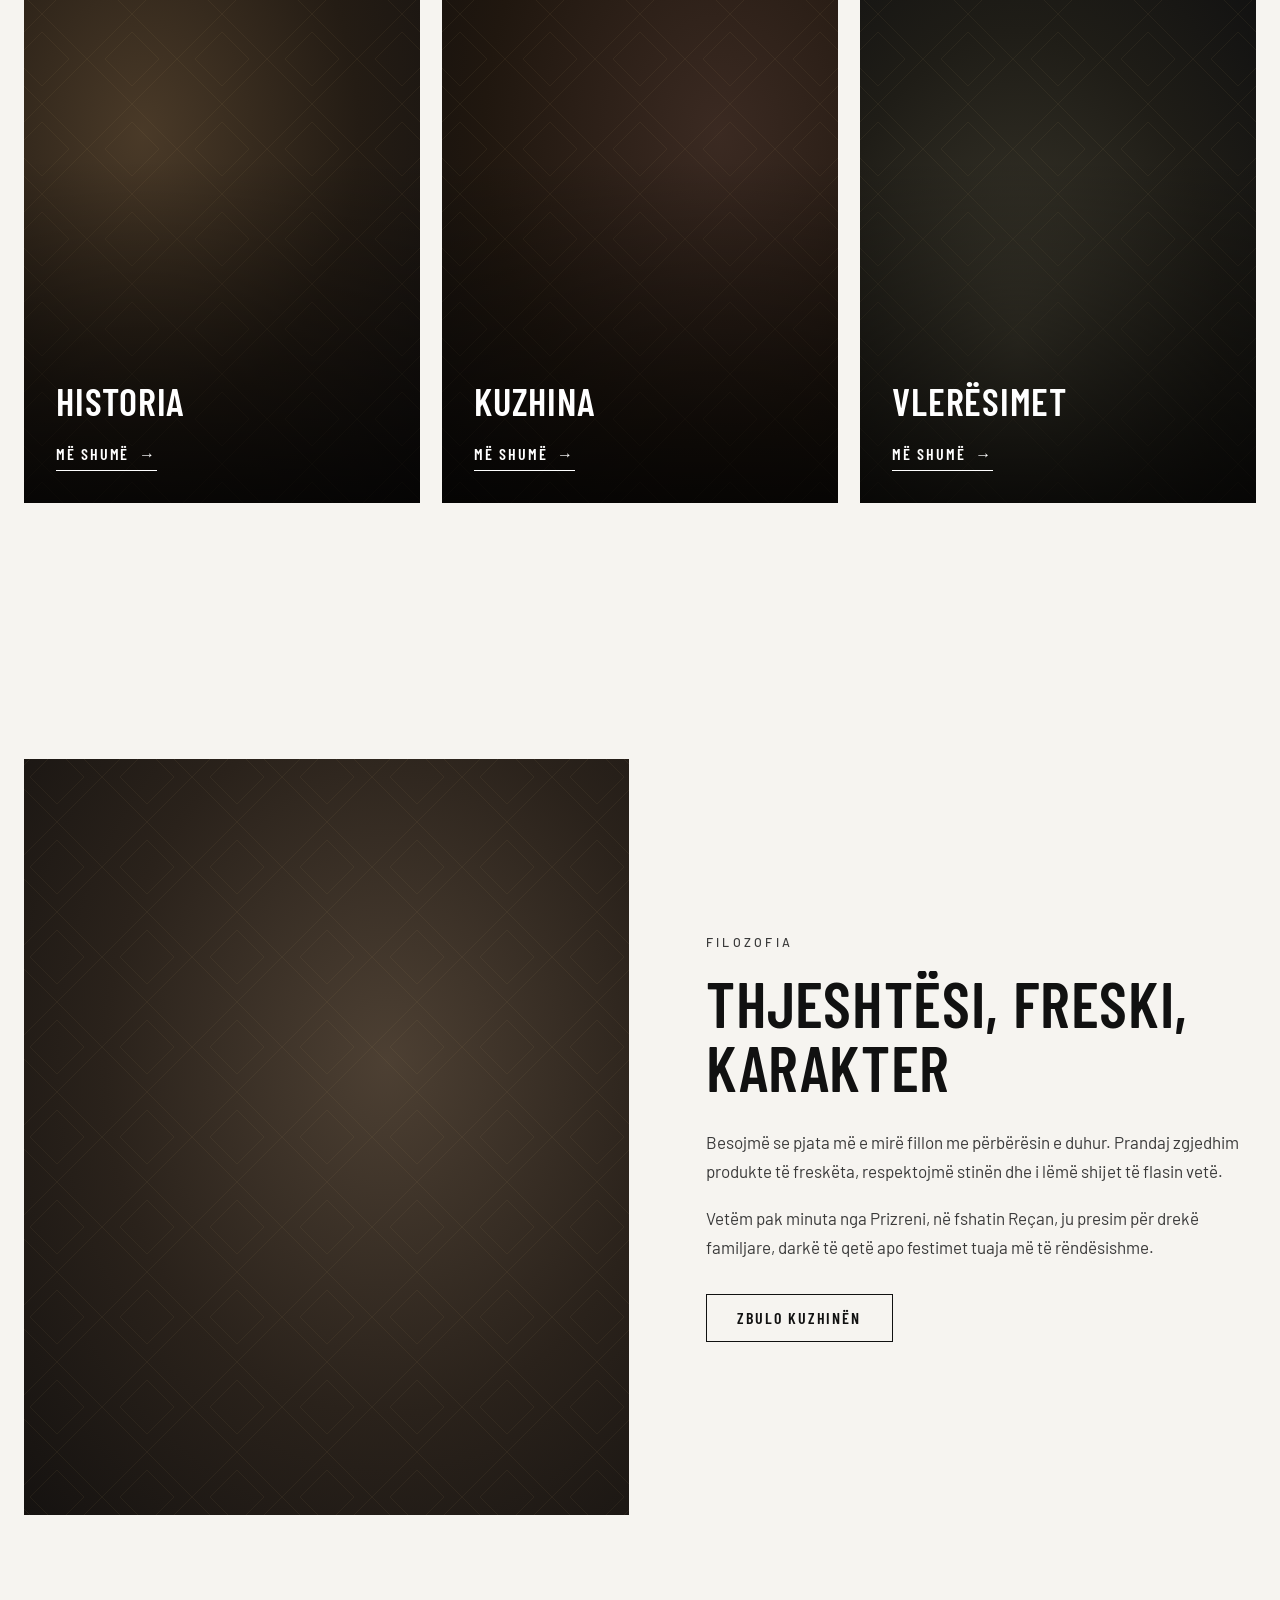
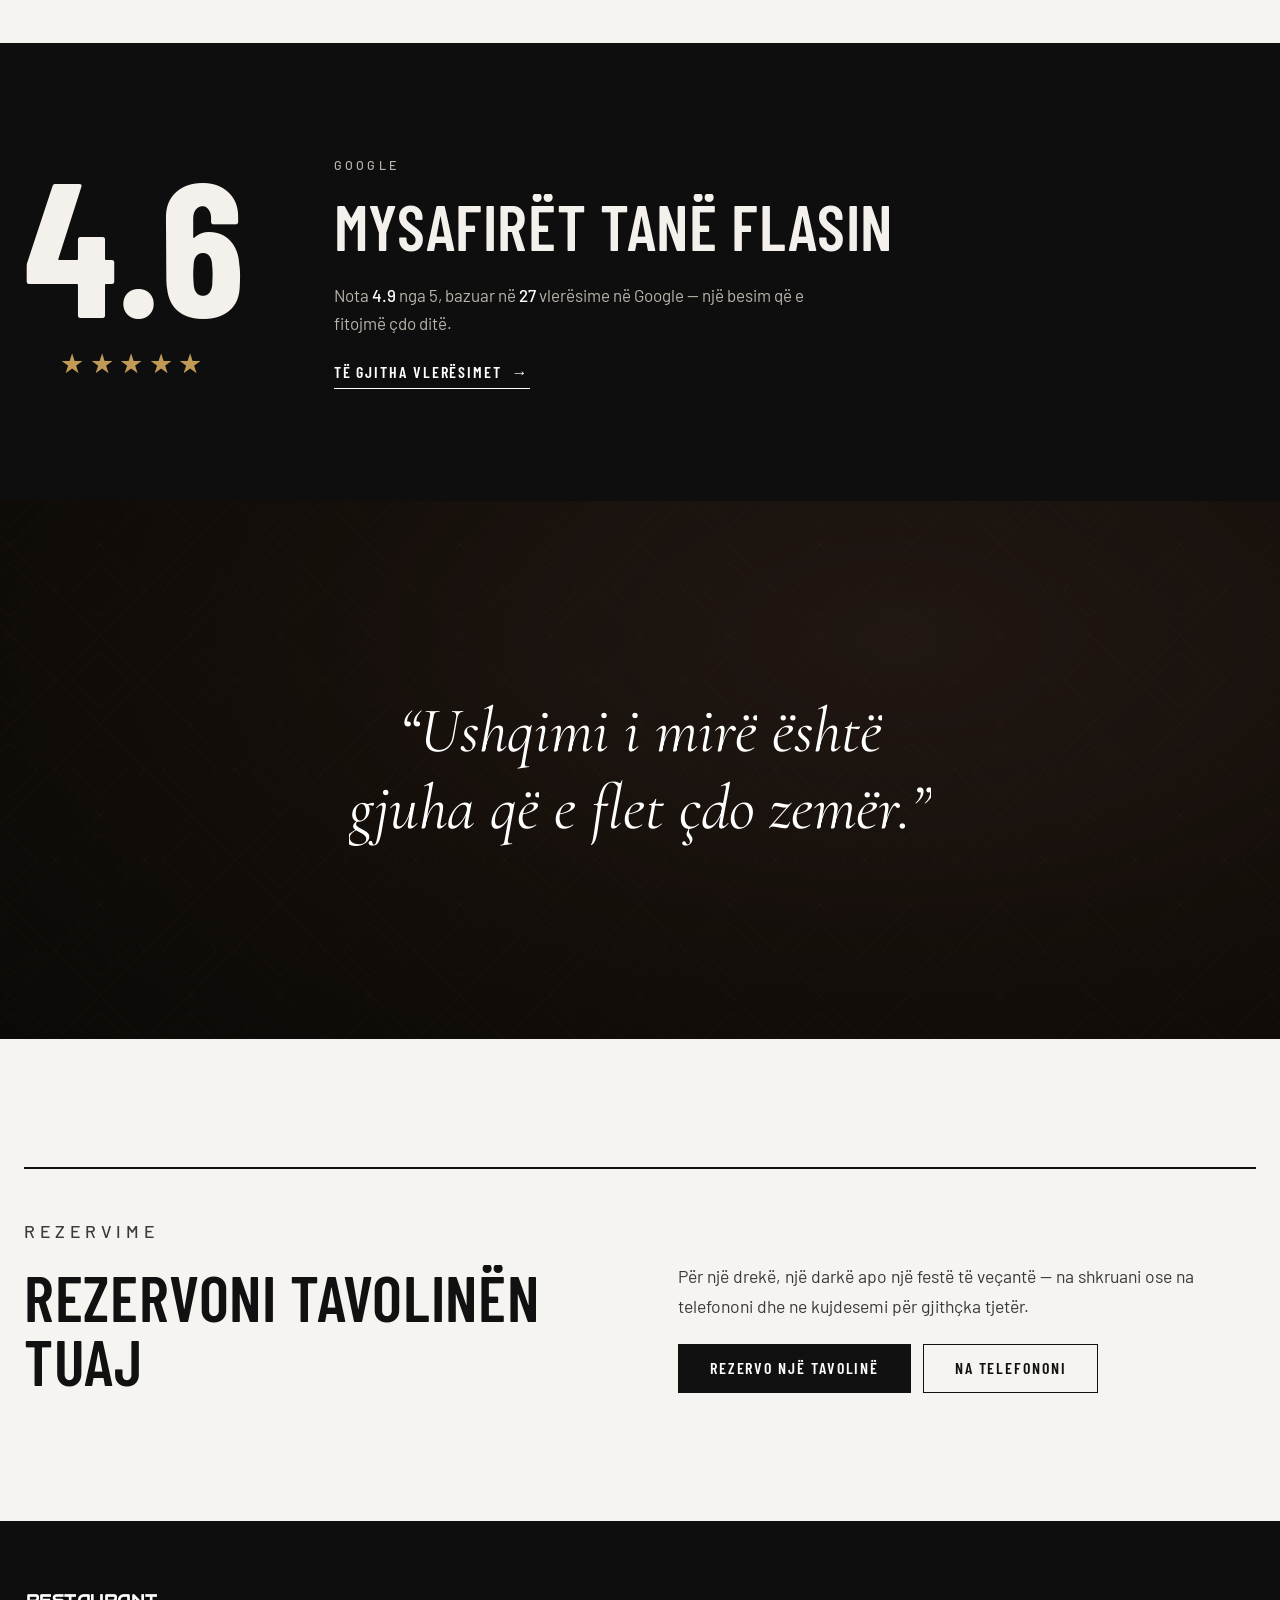
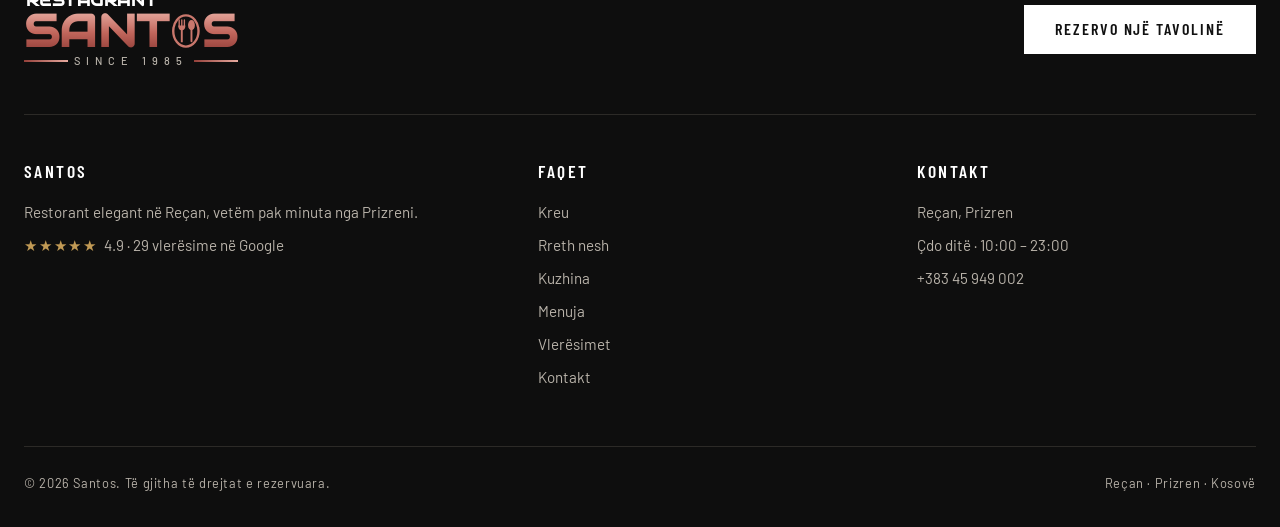
==== commit b62424dd: "Add the restaurant's phone number and book straight via WhatsApp Sets +383 45 949 002 for all call l" ====
--- a/index.html
+++ b/index.html
@@ -19,6 +19,7 @@
     "@context": "https://schema.org",
     "@type": "Restaurant",
     "name": "Santos",
+    "telephone": "+383 45 949 002",
     "address": { "@type": "PostalAddress", "addressLocality": "Reçan", "addressRegion": "Prizren", "addressCountry": "XK" },
     "aggregateRating": { "@type": "AggregateRating", "ratingValue": "4.9", "bestRating": "5", "reviewCount": "29" }
   }
@@ -159,7 +160,7 @@
           <p class="reveal" data-i18n="cta1.text">Për një drekë, një darkë apo një festë të veçantë — na shkruani ose na telefononi dhe ne kujdesemi për gjithçka tjetër.</p>
           <div class="row reveal">
             <a href="kontakt.html#rezervo" class="btn btn-dark" data-i18n="cta.reserve">Rezervo një tavolinë</a>
-            <a data-phone href="tel:+38300000000" class="btn btn-outline" data-i18n="cta.call">Na telefononi</a>
+            <a data-phone href="tel:+38345949002" class="btn btn-outline" data-i18n="cta.call">Na telefononi</a>
           </div>
         </div>
       </div>
@@ -193,7 +194,7 @@
           <h4 data-i18n="footer.contact">Kontakt</h4>
           <p>Reçan, Prizren</p>
           <p data-i18n="hours.value" data-hours>Çdo ditë · 10:00 – 23:00</p>
-          <p><a data-phone href="tel:+38300000000">+383 00 000 000</a></p>
+          <p><a data-phone href="tel:+38345949002">+383 45 949 002</a></p>
         </div>
       </div>
       <div class="footer-bottom">
--- a/assets/styles.css
+++ b/assets/styles.css
@@ -306,34 +306,14 @@
 .dish-price { font-family: var(--head); font-weight: 600; font-size: 1.3rem; white-space: nowrap; }
 .dish p { margin: 0.3rem 0 0; color: var(--muted); font-size: 0.95rem; }
 @keyframes dishIn { from { opacity: 0; transform: translateY(12px); } }
-/* full menu page */
-.menu-jump {
-  position: sticky; top: 78px; z-index: 90;
-  display: flex; gap: 0.3rem; justify-content: safe center;
-  overflow-x: auto; scrollbar-width: none; -webkit-overflow-scrolling: touch;
-  padding: 0.75rem clamp(1rem, 3vw, 2.5rem);
-  background: rgba(255, 255, 255, 0.96); backdrop-filter: blur(10px); -webkit-backdrop-filter: blur(10px);
-  border-bottom: 1px solid var(--line);
-  transition: top 0.4s var(--ease-out);
-}
-.menu-jump::-webkit-scrollbar { display: none; }
-body.nav-hidden .menu-jump { top: 0; }
-.menu-jump a {
-  flex: none; padding: 0.5rem 0.8rem;
-  font-family: var(--head); font-weight: 600; font-size: 0.95rem; letter-spacing: 0.06em; text-transform: uppercase;
-  color: var(--muted); border: 1px solid transparent; transition: color 0.2s, border-color 0.2s, background 0.2s;
-}
-.menu-jump a:hover { color: var(--ink); }
-.menu-jump a.active { color: #fff; background: var(--ink); border-color: var(--ink); }
+/* full menu page: one continuous list */
 .menu-full { padding-top: clamp(3rem, 6vw, 5rem); }
-.menu-cat { padding: 0 0 clamp(3rem, 6vw, 4.5rem); }
-.menu-cat + .menu-cat { padding-top: clamp(1rem, 2vw, 1.5rem); }
+.menu-sections { max-width: 1100px; margin: 0 auto; }
 .menu-cat-title {
-  display: flex; align-items: baseline; gap: 1rem;
-  font-size: clamp(2.2rem, 4.4vw, 3.4rem);
-  padding-bottom: 1rem; margin-bottom: 0.6rem; border-bottom: 2px solid var(--ink);
-}
-.menu-cat-num { font-size: 0.42em; letter-spacing: 0.1em; color: var(--accent); }
+  font-size: clamp(1.4rem, 2.4vw, 1.8rem); letter-spacing: 0.14em; color: var(--accent);
+  margin: 3rem 0 0.4rem; text-align: center;
+}
+.menu-cat-title:first-child { margin-top: 0; }
 .menu-teaser .btn { margin-top: 0.6rem; }
 .menu-note { text-align: center; color: var(--muted); font-size: 0.9rem; margin: 2.4rem 0 0; }
 .menu-empty { max-width: 680px; margin: 0 auto; text-align: center; background: var(--paper); border: 1px solid var(--line); padding: 3.4rem 2rem; }
@@ -379,6 +359,15 @@
 .field input:focus, .field select:focus, .field textarea:focus { border-color: var(--ink); }
 .form .note { font-size: 0.82rem; color: var(--muted); margin: 0; }
 .form .btn { width: 100%; }
+.book-card { display: flex; flex-direction: column; gap: 1rem; padding: clamp(2rem, 4vw, 3.2rem); background: var(--paper); border: 1px solid var(--line); }
+.book-card h3 { font-size: 2.4rem; margin-bottom: 0.2rem; }
+.book-card .eyebrow { margin-bottom: 0.2rem; }
+.book-card > p:not(.eyebrow):not(.book-number) { color: var(--ink-soft); margin: 0 0 0.6rem; }
+.book-card .btn { width: 100%; gap: 0.7rem; padding-block: 1.15rem; }
+.btn-whatsapp { background: #1f7a4d; color: #fff; border-color: #1f7a4d; }
+.btn-whatsapp:hover { background: transparent; color: #1f7a4d; }
+.btn-whatsapp svg { width: 1.35em; height: 1.35em; }
+.book-number { text-align: center; margin: 0.4rem 0 0; font-family: var(--head); font-weight: 600; font-size: 1.5rem; letter-spacing: 0.06em; }
 .map-section iframe { display: block; width: 100%; height: clamp(320px, 45vw, 520px); border: 0; filter: grayscale(1) contrast(1.05); }
 
 /* ---------- Footer ---------- */
@@ -409,7 +398,6 @@
   .burger { display: block; }
   .nav-right > .btn { display: none; }
   .nav { height: 66px; }
-  .menu-jump { top: 66px; justify-content: flex-start; }
   .hero-home { min-height: max(520px, calc(100svh - var(--topbar) - 66px)); }
   .topbar-place { display: none; }
   .topbar-rating .tb-count { display: none; }
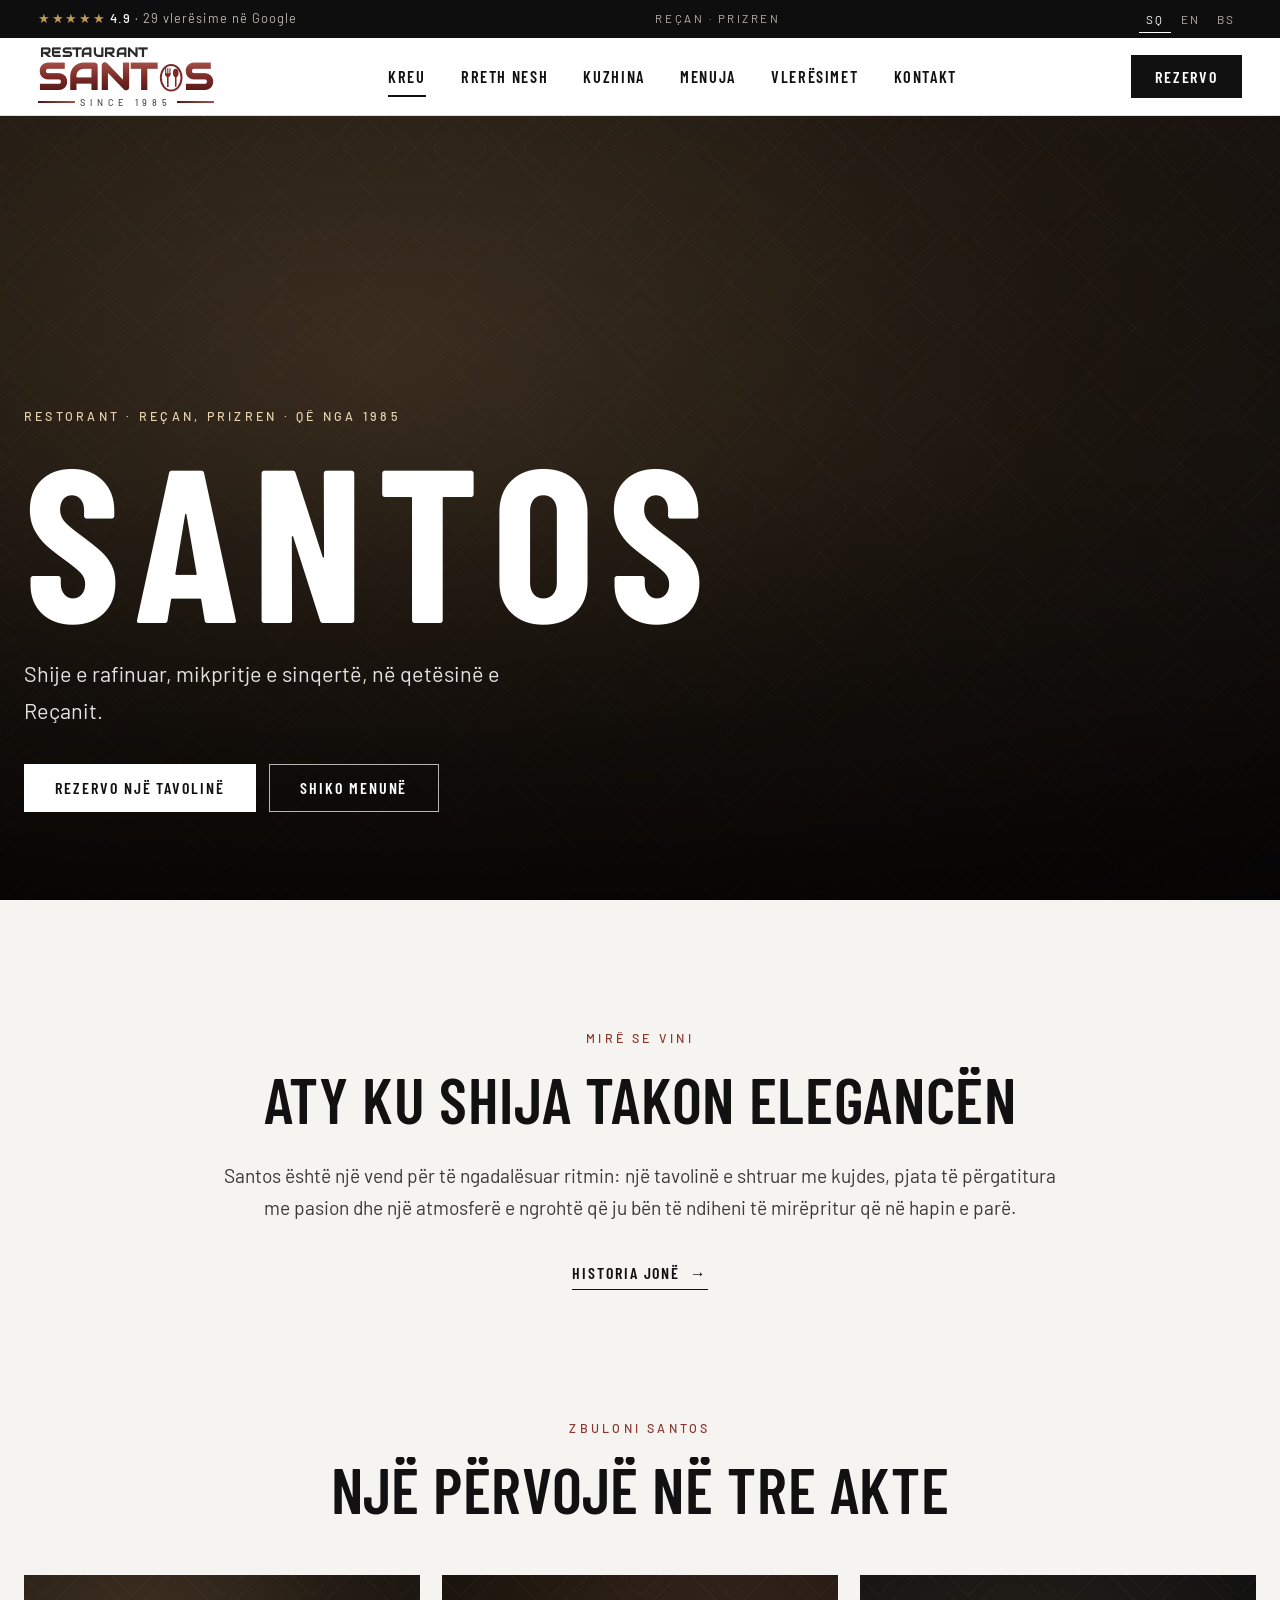
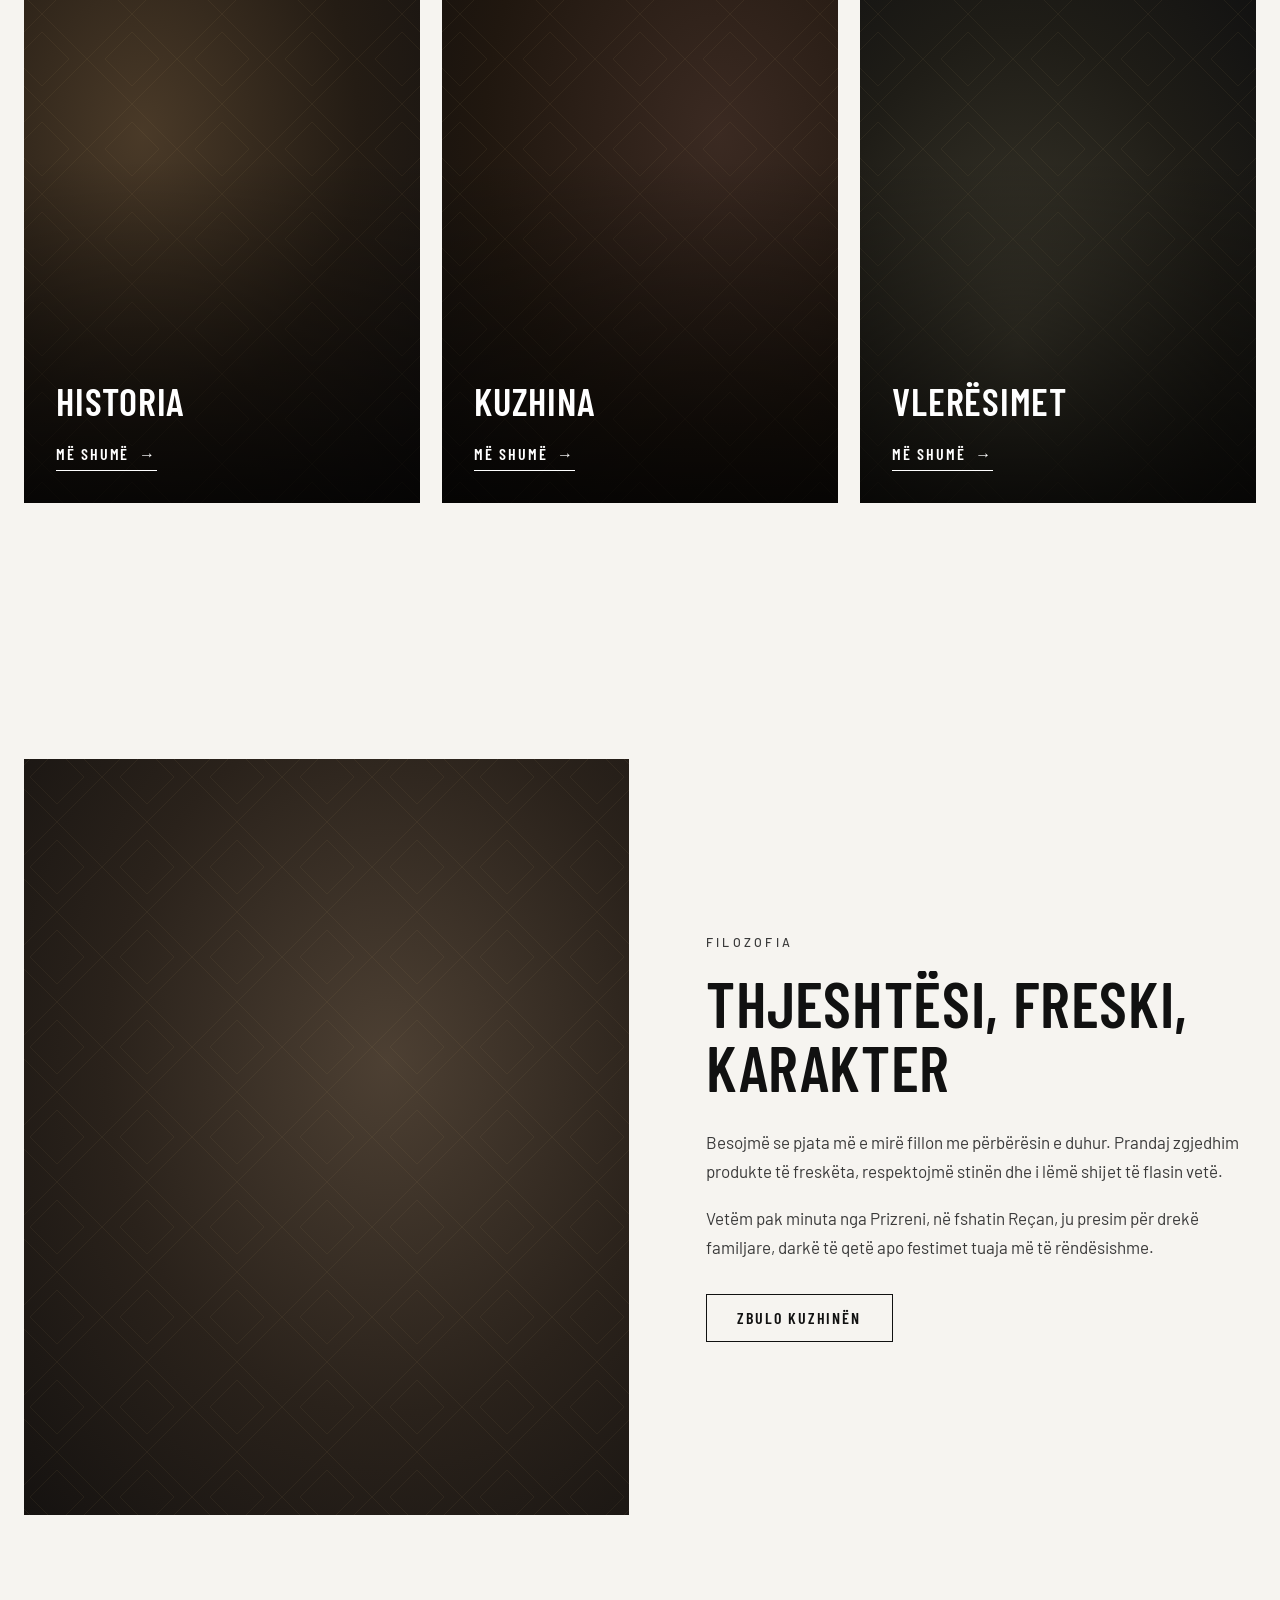
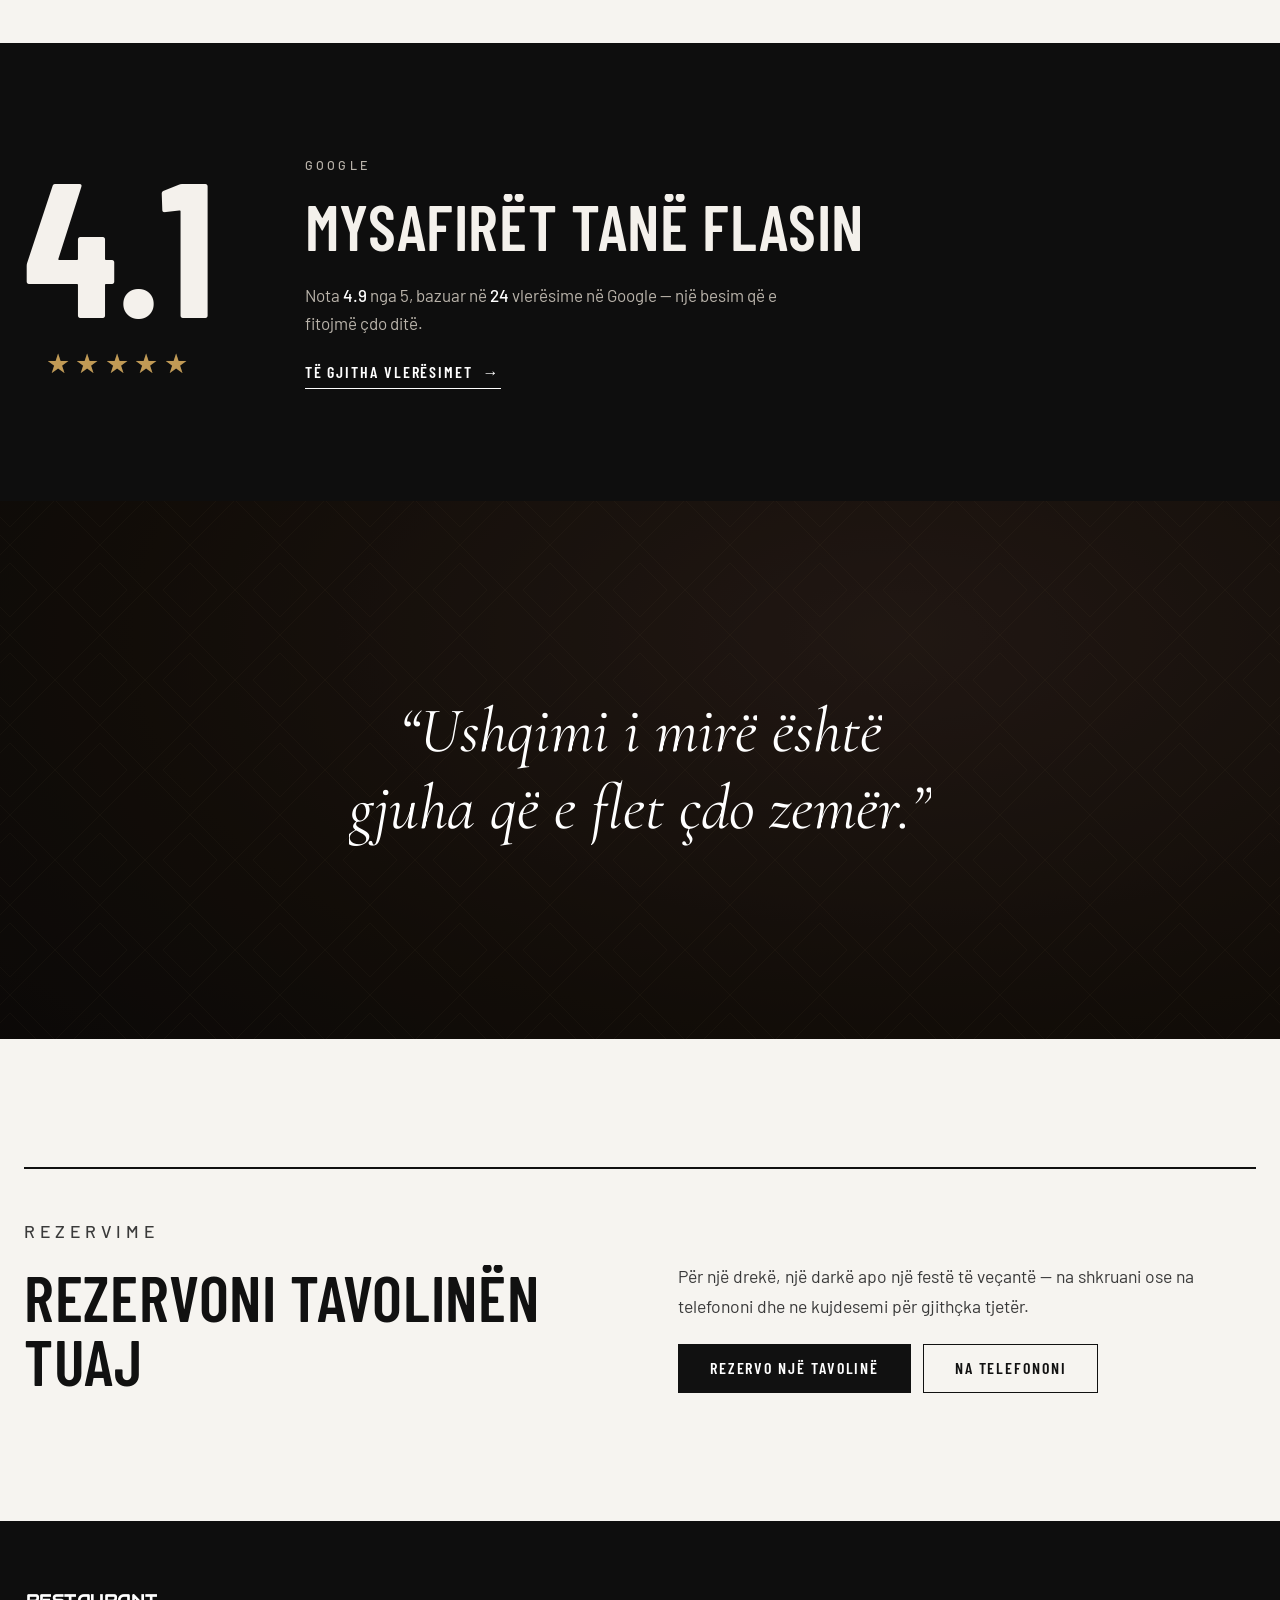
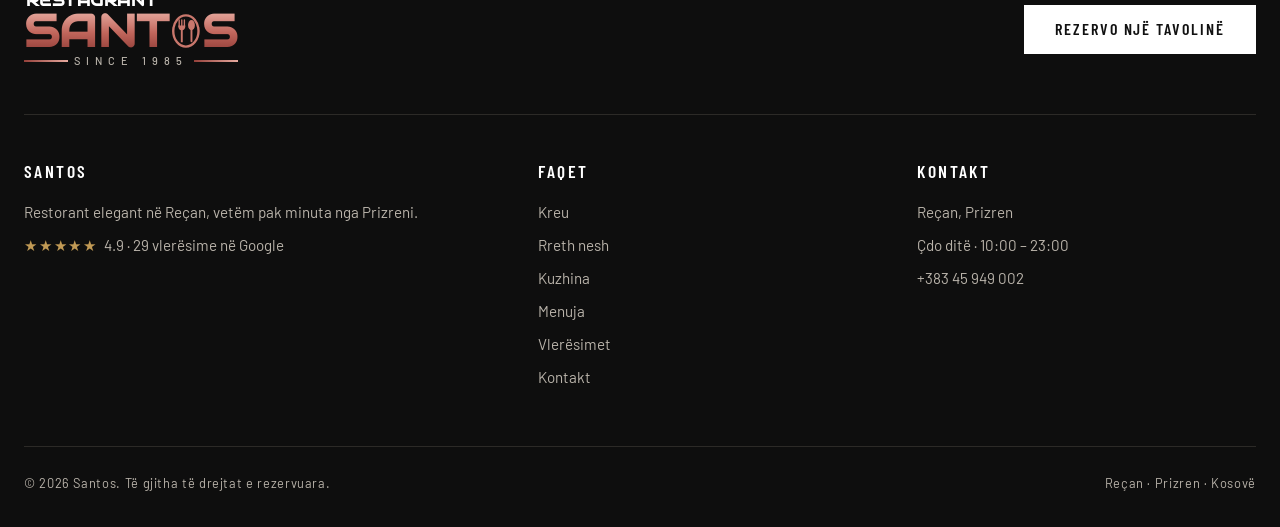
==== commit 6719494a: "Fix Reserve buttons and stale phone number Reserve buttons now link to WhatsApp directly in the HTML" ====
--- a/index.html
+++ b/index.html
@@ -12,7 +12,7 @@
   <link rel="preconnect" href="https://fonts.googleapis.com">
   <link rel="preconnect" href="https://fonts.gstatic.com" crossorigin>
   <link href="https://fonts.googleapis.com/css2?family=Audiowide&family=Barlow+Condensed:wght@500;600;700&family=Barlow:wght@300;400;500&family=Cormorant+Garamond:ital,wght@1,400&display=swap" rel="stylesheet">
-  <link rel="stylesheet" href="assets/styles.css">
+  <link rel="stylesheet" href="assets/styles.css?v=4d31bf70">
   <script>document.documentElement.className = "js";</script>
   <script type="application/ld+json">
   {
@@ -46,7 +46,7 @@
         <a href="kontakt.html" data-i18n="nav.contact">Kontakt</a>
     </nav>
     <div class="nav-right">
-      <a href="kontakt.html#rezervo" class="btn btn-dark" data-i18n="nav.reserve">Rezervo</a>
+      <a href="https://wa.me/38345949002?text=P%C3%ABrsh%C3%ABndetje%20Santos%2C%20d%C3%ABshiroj%20t%C3%AB%20rezervoj%20nj%C3%AB%20tavolin%C3%AB." target="_blank" rel="noopener" data-wa class="btn btn-dark" data-i18n="nav.reserve">Rezervo</a>
       <button class="burger" type="button" aria-label="Menu" aria-expanded="false"><span></span><span></span></button>
     </div>
     <nav class="menu" aria-label="Mobile">
@@ -56,7 +56,7 @@
         <a href="menu.html" data-i18n="nav.menu">Menuja</a>
         <a href="vleresimet.html" data-i18n="nav.reviews">Vlerësimet</a>
         <a href="kontakt.html" data-i18n="nav.contact">Kontakt</a>
-      <a href="kontakt.html#rezervo" class="btn btn-dark" data-i18n="cta.reserve">Rezervo një tavolinë</a>
+      <a href="https://wa.me/38345949002?text=P%C3%ABrsh%C3%ABndetje%20Santos%2C%20d%C3%ABshiroj%20t%C3%AB%20rezervoj%20nj%C3%AB%20tavolin%C3%AB." target="_blank" rel="noopener" data-wa class="btn btn-dark" data-i18n="cta.reserve">Rezervo një tavolinë</a>
     </nav>
   </header>
 
@@ -69,7 +69,7 @@
         <h1 class="hero-title" aria-label="Santos">SANTOS</h1>
         <p class="hero-sub reveal" data-i18n="hero.sub">Shije e rafinuar, mikpritje e sinqertë, në qetësinë e Reçanit.</p>
         <div class="hero-cta reveal">
-          <a href="kontakt.html#rezervo" class="btn btn-light" data-i18n="cta.reserve">Rezervo një tavolinë</a>
+          <a href="https://wa.me/38345949002?text=P%C3%ABrsh%C3%ABndetje%20Santos%2C%20d%C3%ABshiroj%20t%C3%AB%20rezervoj%20nj%C3%AB%20tavolin%C3%AB." target="_blank" rel="noopener" data-wa class="btn btn-light" data-i18n="cta.reserve">Rezervo një tavolinë</a>
           <a href="menu.html" class="btn btn-ghost-light" data-i18n="menu.cta">Shiko menunë</a>
         </div>
       </div>
@@ -159,7 +159,7 @@
         <div>
           <p class="reveal" data-i18n="cta1.text">Për një drekë, një darkë apo një festë të veçantë — na shkruani ose na telefononi dhe ne kujdesemi për gjithçka tjetër.</p>
           <div class="row reveal">
-            <a href="kontakt.html#rezervo" class="btn btn-dark" data-i18n="cta.reserve">Rezervo një tavolinë</a>
+            <a href="https://wa.me/38345949002?text=P%C3%ABrsh%C3%ABndetje%20Santos%2C%20d%C3%ABshiroj%20t%C3%AB%20rezervoj%20nj%C3%AB%20tavolin%C3%AB." target="_blank" rel="noopener" data-wa class="btn btn-dark" data-i18n="cta.reserve">Rezervo një tavolinë</a>
             <a data-phone href="tel:+38345949002" class="btn btn-outline" data-i18n="cta.call">Na telefononi</a>
           </div>
         </div>
@@ -171,7 +171,7 @@
     <div class="container">
       <div class="footer-top">
         <a href="index.html" class="brand logo logo-light" aria-label="Restaurant Santos — since 1985"><span class="logo-top" aria-hidden="true">RESTAURANT</span><span class="logo-main" aria-hidden="true">SANT<svg class="logo-o" viewBox="0 0 40 48" aria-hidden="true"><ellipse cx="20" cy="24" rx="17" ry="21" fill="none" stroke="currentColor" stroke-width="3.2"/><path d="M11 9v8.5M14.5 9v8.5M18 9v8.5" stroke="currentColor" stroke-width="1.8" stroke-linecap="round"/><path d="M9.8 16.5h9.4V18c0 2.6-1.6 4.3-3.4 4.9V39h-2.6V22.9c-1.8-.6-3.4-2.3-3.4-4.9z" fill="currentColor"/><ellipse cx="27.5" cy="16" rx="4.6" ry="6.8" fill="currentColor"/><rect x="26.2" y="21" width="2.6" height="18" rx="1.3" fill="currentColor"/></svg>S</span><span class="logo-since" aria-hidden="true"><i></i>SINCE 1985<i></i></span></a>
-        <a href="kontakt.html#rezervo" class="btn btn-light" data-i18n="cta.reserve">Rezervo një tavolinë</a>
+        <a href="https://wa.me/38345949002?text=P%C3%ABrsh%C3%ABndetje%20Santos%2C%20d%C3%ABshiroj%20t%C3%AB%20rezervoj%20nj%C3%AB%20tavolin%C3%AB." target="_blank" rel="noopener" data-wa class="btn btn-light" data-i18n="cta.reserve">Rezervo një tavolinë</a>
       </div>
       <div class="footer-grid">
         <div>
@@ -204,8 +204,8 @@
     </div>
   </footer>
 
-  <script src="assets/reviews.js"></script>
-  <script src="assets/menu.js"></script>
-  <script src="assets/main.js"></script>
+  <script src="assets/reviews.js?v=8a9b5261"></script>
+  <script src="assets/menu.js?v=5e80286d"></script>
+  <script src="assets/main.js?v=5485dc48"></script>
 </body>
 </html>
